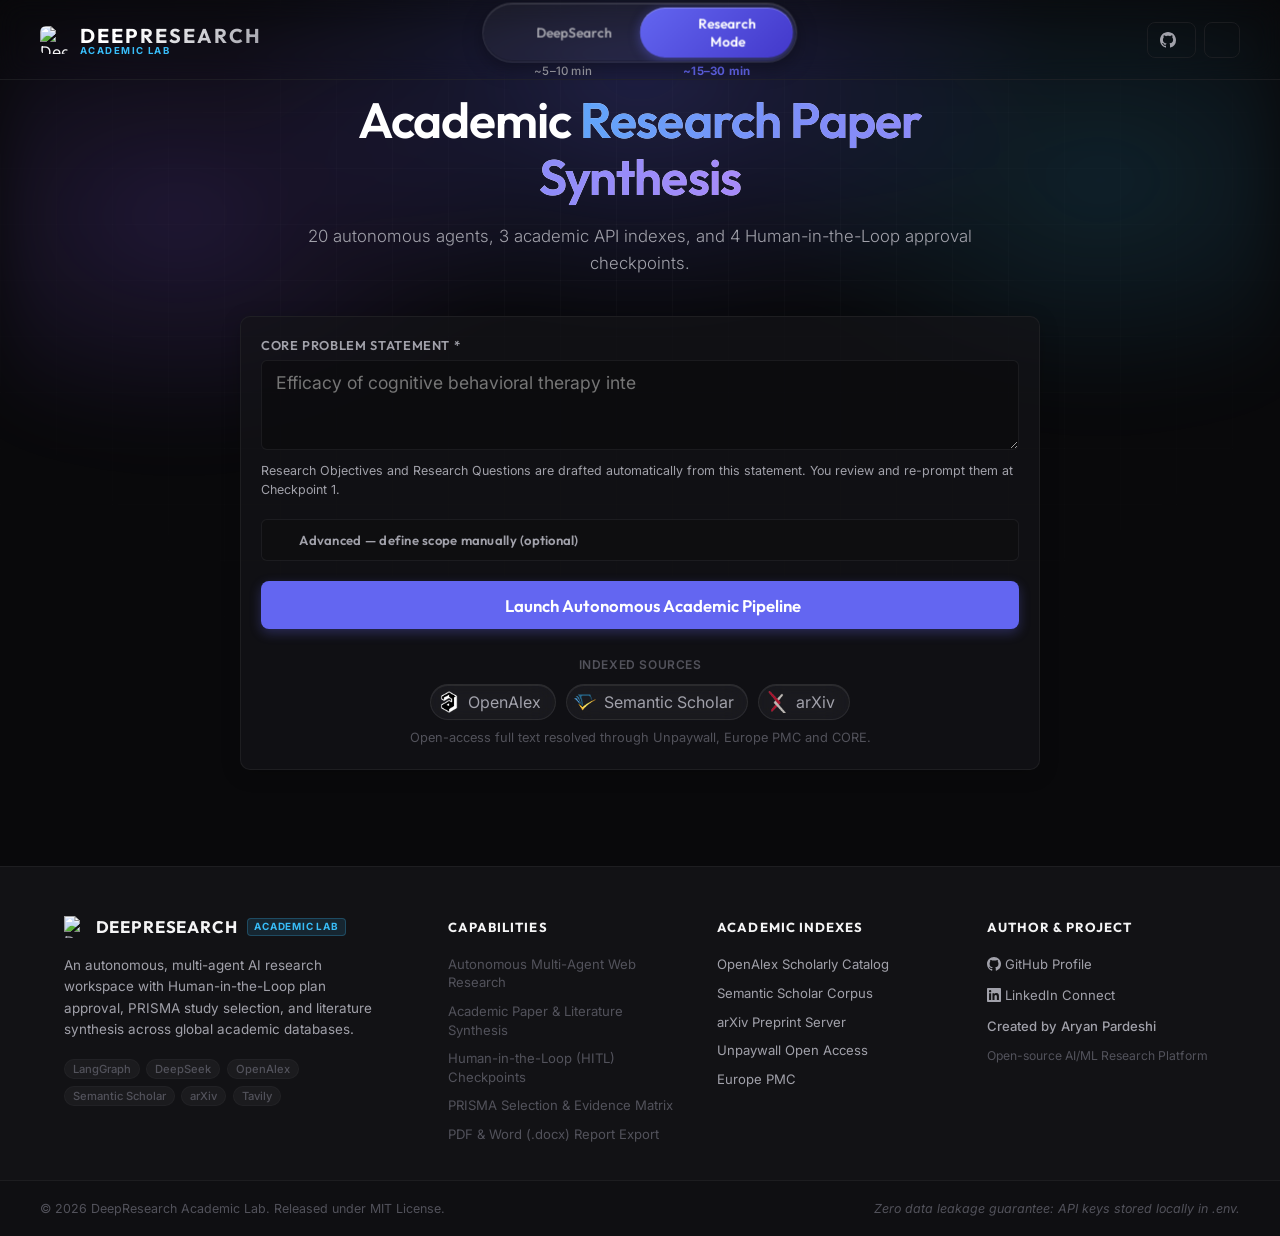
==== research-bot/frontend/index.html @ b584468e "chore(frontend): update Research Mode runtime estimate to ~15-30 min" ====
<!DOCTYPE html>
<html lang="en" dir="ltr">
<head>
    <meta charset="UTF-8">
    <meta name="viewport" content="width=device-width, initial-scale=1.0, maximum-scale=5.0">
    <meta http-equiv="X-UA-Compatible" content="IE=edge">
    
    <!-- Primary SEO Meta Tags -->
    <title>DeepResearch — AI Multi-Agent Research Assistant & Academic Lab</title>
    <meta name="title" content="DeepResearch — AI Multi-Agent Research Assistant & Academic Lab">
    <meta name="description" content="Autonomous multi-agent research workspace powered by LangGraph, DeepSeek, OpenAlex, Semantic Scholar, and arXiv. Synthesizes cited academic papers with Human-in-the-Loop review and real-time streaming.">
    <meta name="keywords" content="AI research assistant, DeepResearch, multi-agent AI, academic paper synthesis, LangGraph research, literature review, PRISMA framework, OpenAlex, Semantic Scholar, arXiv, autonomous research agents, DeepSeek AI">
    <meta name="author" content="Aryan Pardeshi">
    <meta name="creator" content="Aryan Pardeshi">
    <meta name="publisher" content="DeepResearch Academic Lab">
    <meta name="application-name" content="DeepResearch">
    <meta name="robots" content="index, follow, max-image-preview:large, max-snippet:-1, max-video-preview:-1">
    <meta name="googlebot" content="index, follow, max-snippet:-1, max-image-preview:large, max-video-preview:-1">
    <meta name="bingbot" content="index, follow, max-snippet:-1, max-image-preview:large, max-video-preview:-1">
    <meta name="format-detection" content="telephone=no">
    <link rel="canonical" href="https://deepresearch.dev/">

    <!-- PWA, Theme & Mobile Optimization -->
    <meta name="theme-color" content="#09090b" media="(prefers-color-scheme: dark)">
    <meta name="theme-color" content="#ffffff" media="(prefers-color-scheme: light)">
    <meta name="color-scheme" content="dark light">
    <meta name="mobile-web-app-capable" content="yes">
    <meta name="apple-mobile-web-app-capable" content="yes">
    <meta name="apple-mobile-web-app-status-bar-style" content="black-translucent">
    <meta name="apple-mobile-web-app-title" content="DeepResearch">
    <link rel="manifest" href="site.webmanifest">

    <!-- Icons -->
    <link rel="icon" type="image/png" sizes="256x256" href="https://cdn-1.webcatalog.io/catalog/dolphin-ai/dolphin-ai-icon-filled-256.png?v=1734075877011">
    <link rel="apple-touch-icon" href="https://cdn-1.webcatalog.io/catalog/dolphin-ai/dolphin-ai-icon-filled-256.png?v=1734075877011">

    <!-- Resource Preconnects & Hints for Core Web Vitals -->
    <link rel="preconnect" href="https://fonts.googleapis.com">
    <link rel="preconnect" href="https://fonts.gstatic.com" crossorigin>
    <link rel="dns-prefetch" href="https://cdn.jsdelivr.net">
    <link rel="dns-prefetch" href="https://cdn-1.webcatalog.io">

    <!-- Open Graph / Facebook / LinkedIn / Discord -->
    <meta property="og:type" content="website">
    <meta property="og:site_name" content="DeepResearch">
    <meta property="og:title" content="DeepResearch — AI Multi-Agent Research Assistant & Academic Lab">
    <meta property="og:description" content="Autonomous multi-agent research workspace. Transforms research queries into cited academic papers and synthesized reports with Human-in-the-Loop review and real-time streaming.">
    <meta property="og:url" content="https://deepresearch.dev/">
    <meta property="og:image" content="https://cdn-1.webcatalog.io/catalog/dolphin-ai/dolphin-ai-icon-filled-256.png?v=1734075877011">
    <meta property="og:image:alt" content="DeepResearch AI Multi-Agent Platform">
    <meta property="og:image:width" content="256">
    <meta property="og:image:height" content="256">
    <meta property="og:locale" content="en_US">

    <!-- Twitter Card -->
    <meta name="twitter:card" content="summary_large_image">
    <meta name="twitter:site" content="@AryanPardeshi">
    <meta name="twitter:creator" content="@AryanPardeshi">
    <meta name="twitter:title" content="DeepResearch — AI Multi-Agent Research Assistant">
    <meta name="twitter:description" content="Autonomous multi-agent research workspace powered by LangGraph, OpenAlex, Semantic Scholar, and arXiv with Human-in-the-Loop approval.">
    <meta name="twitter:image" content="https://cdn-1.webcatalog.io/catalog/dolphin-ai/dolphin-ai-icon-filled-256.png?v=1734075877011">
    <meta name="twitter:image:alt" content="DeepResearch AI Multi-Agent Platform">

    <!-- Schema.org JSON-LD Structured Data for Google Knowledge Graph & Rich Results -->
    <script type="application/ld+json">
    {
      "@context": "https://schema.org",
      "@graph": [
        {
          "@type": "WebApplication",
          "@id": "https://deepresearch.dev/#webapp",
          "name": "DeepResearch",
          "alternateName": ["DeepResearch AI", "DeepResearch Academic Lab"],
          "description": "An AI-powered multi-agent research assistant that turns research queries into structured, cited reports and academic papers with human-in-the-loop plan approval and real-time streaming.",
          "applicationCategory": "EducationalApplication, BusinessApplication, ResearchApplication",
          "operatingSystem": "All",
          "browserRequirements": "Requires JavaScript. Requires HTML5.",
          "url": "https://deepresearch.dev/",
          "author": {
            "@type": "Person",
            "name": "Aryan Pardeshi",
            "url": "https://github.com/Aryan-Pardeshi",
            "sameAs": [
              "https://linkedin.com/in/aryan-pardeshi-dev",
              "https://github.com/Aryan-Pardeshi"
            ]
          },
          "offers": {
            "@type": "Offer",
            "price": "0",
            "priceCurrency": "USD"
          },
          "featureList": [
            "Autonomous Multi-Agent Graph with LangGraph",
            "Human-in-the-Loop (HITL) Checkpoints & Review",
            "Academic Literature Synthesis from OpenAlex, Semantic Scholar, and arXiv",
            "Real-time Server-Sent Events (SSE) Progress Streaming",
            "Automated PRISMA Flowchart & Evidence Matrix Generation",
            "Export to Markdown (.md), PDF (.pdf), and Word (.docx)"
          ],
          "screenshot": "https://cdn-1.webcatalog.io/catalog/dolphin-ai/dolphin-ai-icon-filled-256.png?v=1734075877011"
        },
        {
          "@type": "WebSite",
          "@id": "https://deepresearch.dev/#website",
          "url": "https://deepresearch.dev/",
          "name": "DeepResearch",
          "description": "Multi-agent autonomous research workspace powered by LangGraph, DeepSeek, and academic APIs.",
          "publisher": {
            "@type": "Person",
            "name": "Aryan Pardeshi",
            "url": "https://github.com/Aryan-Pardeshi"
          }
        }
      ]
    }
    </script>

    <link rel="stylesheet" href="style.css?v=2.6.4">
    <!-- Marked.js for markdown parsing -->
    <script src="https://cdn.jsdelivr.net/npm/marked/marked.min.js"></script>
    <!-- DOMPurify for XSS sanitization -->
    <script src="https://cdn.jsdelivr.net/npm/dompurify@3.1.6/dist/purify.min.js" integrity="sha384-+VfUPEb0PdtChMwmBcBmykRMDd+v6D/oFmB3rZM/puCMDYcIvF968OimRh4KQY9a" crossorigin="anonymous"></script>
    <!-- Lucide icons -->
    <script src="https://cdn.jsdelivr.net/npm/lucide/dist/umd/lucide.min.js"></script>
</head>
<body>
    <!-- Skip Link for Accessibility & Keyboard Navigation -->
    <a href="#main-content" class="skip-link">Skip to main content</a>


    <!-- Backend Offline Banner. The styles for this existed but the element did
         not, so a backend that was down or still cold-starting gave no signal. -->
    <div class="backend-offline-banner" id="backend-offline-banner" style="display:none;">
        <i data-lucide="wifi-off" style="width: 18px; height: 18px; flex-shrink: 0;"></i>
        <span><strong>Backend unreachable.</strong> Waiting for the research service to respond — a sleeping host can take up to a minute to wake.<span id="backend-offline-reason" class="backend-offline-reason"></span></span>
    </div>

    <!-- Header -->
    <header role="banner" class="app-header">
        <div class="logo-container">
            <img class="logo-img" src="https://cdn-1.webcatalog.io/catalog/dolphin-ai/dolphin-ai-icon-filled-256.png?v=1734075877011" alt="DeepResearch AI Assistant Logo" width="32" height="32">
            <div class="brand-text-group">
                <span class="logo-text">DEEPRESEARCH</span>
                <span class="logo-tag">ACADEMIC LAB</span>
            </div>
        </div>

        <!-- Mode Switcher + Estimated Time Hint -->
        <div class="mode-switcher-wrapper">
            <nav class="mode-toggle-container" id="mode-toggle-container" aria-label="Research Workspace Modes">
                <button class="mode-tab" id="tab-deepsearch" data-mode="deepsearch" aria-label="Switch to DeepSearch Web Research mode">
                    <i data-lucide="globe" style="width: 15px; height: 15px;"></i>
                    <span>DeepSearch</span>
                </button>
                <button class="mode-tab active" id="tab-researchmode" data-mode="researchmode" aria-label="Switch to Academic Research Paper mode">
                    <i data-lucide="book-open-check" style="width: 15px; height: 15px;"></i>
                    <span>Research Mode</span>
                </button>
            </nav>
            <!-- Both runtimes are shown at once, each under its own tab, so the
                 two modes can be compared without switching between them. -->
            <div class="mode-time-row" id="mode-time-row">
                <span class="mode-time-estimate" id="mode-time-deepsearch">~5–10 min</span>
                <span class="mode-time-estimate is-active" id="mode-time-researchmode">~15–30 min</span>
            </div>
        </div>

        <div class="header-actions">
            <a href="https://github.com/Aryan-Pardeshi/DeepResearch_AI" target="_blank" rel="noopener noreferrer" class="btn-secondary btn-github" id="github-star-btn" title="View DeepResearch on GitHub" aria-label="View DeepResearch on GitHub repository">
                <!-- Drawn inline rather than via data-lucide: lucide carries no brand
                     marks, so a "github" icon name silently renders nothing. -->
                <svg class="brand-mark" viewBox="0 0 16 16" width="16" height="16" fill="currentColor" aria-hidden="true" focusable="false"><path d="M8 0C3.58 0 0 3.58 0 8c0 3.54 2.29 6.53 5.47 7.59.4.07.55-.17.55-.38 0-.19-.01-.82-.01-1.49-2.01.37-2.53-.49-2.69-.94-.09-.23-.48-.94-.82-1.13-.28-.15-.68-.52-.01-.53.63-.01 1.08.58 1.23.82.72 1.21 1.87.87 2.33.66.07-.52.28-.87.51-1.07-1.78-.2-3.64-.89-3.64-3.95 0-.87.31-1.59.82-2.15-.08-.2-.36-1.02.08-2.12 0 0 .67-.21 2.2.82.64-.18 1.32-.27 2-.27s1.36.09 2 .27c1.53-1.04 2.2-.82 2.2-.82.44 1.1.16 1.92.08 2.12.51.56.82 1.27.82 2.15 0 3.07-1.87 3.75-3.65 3.95.29.25.54.73.54 1.48 0 1.07-.01 1.93-.01 2.2 0 .21.15.46.55.38A8.012 8.012 0 0 0 16 8c0-4.42-3.58-8-8-8Z"/></svg>
                <span class="github-star-wrapper" id="github-star-wrapper">
                    <i data-lucide="star" class="github-star-icon" id="github-star-icon" style="width: 12px; height: 12px; display: none;"></i>
                    <span class="github-star-count" id="github-star-count" style="display: none;"></span>
                </span>
            </a>
            <button class="btn-icon theme-toggle" id="theme-toggle-btn" title="Toggle theme" aria-label="Toggle dark and light color theme">
                <i data-lucide="moon" style="width: 18px; height: 18px;"></i>
            </button>
            <button class="btn-secondary btn-new-research" id="new-research-btn" style="display:none;" aria-label="Start new research run">
                <i data-lucide="plus" style="width: 16px; height: 16px;"></i>
                <span>New Run</span>
            </button>
        </div>
    </header>

    <!-- Env Setup Gate / Mandatory Configuration Modal -->
    <div class="modal-overlay setup-gate-modal" id="setup-gate-modal" style="display:none;">
        <div class="modal modal-lg">
            <div class="modal-header">
                <div class="modal-title-group">
                    <h2 class="modal-title">System Environment Setup</h2>
                    <span class="modal-subtitle">Configure OpenAI-Compatible Provider & Academic Search Keys</span>
                </div>
            </div>

            <!-- Prominent Privacy Notice -->
            <div class="local-privacy-banner">
                <i data-lucide="shield-check" style="width: 24px; height: 24px; flex-shrink: 0;"></i>
                <div class="privacy-notice-text">
                    <strong>PRIVACY GUARANTEE:</strong> All keys and configuration values are saved <u>locally on your machine only</u> in your local <code>.env</code> file. Nothing is uploaded, collected, or transmitted to external servers.
                </div>
            </div>

            <div class="modal-body">
                <form id="setup-gate-form">
                    <div class="form-section-title">LLM Configuration (OpenAI Compatible)</div>
                    <div class="form-grid">
                        <div class="form-group full-width">
                            <label class="form-label" for="gate-llm-base-url">LLM Base URL</label>
                            <input type="text" class="form-input" id="gate-llm-base-url" placeholder="https://api.deepseek.com or http://localhost:11434/v1">
                        </div>
                        <div class="form-group full-width">
                            <label class="form-label" for="gate-llm-api-key">LLM API Key</label>
                            <input type="password" class="form-input" id="gate-llm-api-key" placeholder="sk-...">
                        </div>
                        <div class="form-group">
                            <label class="form-label" for="gate-llm-model-planner">Planner Model</label>
                            <input type="text" class="form-input" id="gate-llm-model-planner" placeholder="deepseek-chat">
                        </div>
                        <div class="form-group">
                            <label class="form-label" for="gate-llm-model-researcher">Researcher Model</label>
                            <input type="text" class="form-input" id="gate-llm-model-researcher" placeholder="deepseek-chat">
                        </div>
                        <div class="form-group">
                            <label class="form-label" for="gate-llm-model-aggregator">Aggregator Model</label>
                            <input type="text" class="form-input" id="gate-llm-model-aggregator" placeholder="deepseek-chat">
                        </div>
                        <div class="form-group">
                            <label class="form-label" for="gate-tavily-key">Tavily Web Search Key</label>
                            <input type="password" class="form-input" id="gate-tavily-key" placeholder="tvly-...">
                        </div>
                    </div>

                    <div class="form-section-title" style="margin-top: 1.5rem;">Academic Search (Optional / Free)</div>
                    <div class="form-grid">
                        <div class="form-group full-width">
                            <label class="form-label" for="gate-openalex-email">OpenAlex Email (Polite Pool - Faster Response)</label>
                            <input type="email" class="form-input" id="gate-openalex-email" placeholder="researcher@university.edu">
                        </div>
                    </div>
                </form>
            </div>
            <div class="modal-footer">
                <span class="save-status" id="gate-save-status"></span>
                <button class="btn-primary" id="gate-submit-btn">
                    <i data-lucide="lock" style="width: 16px; height: 16px;"></i>
                    <span>Save & Initialize Workspace</span>
                </button>
            </div>
        </div>
    </div>


    <!-- Main Container -->
    <main id="main-content" role="main">
        
        <!-- DEEPSEARCH MODE PANELS -->
        
        <!-- View 1: Landing Panel -->
        <section id="landing-panel" class="panel" aria-label="DeepSearch Web Research">
            <h1 class="hero-title">Ask anything. We will <span class="hero-accent">plan, research, and synthesize.</span></h1>
            <p class="hero-subtitle">Multi-agent web research workspace driven by autonomous agent loops.</p>

            <div class="search-box-container">
                <textarea class="search-input" id="query-input" placeholder="What would you like to research today?" aria-label="Research query input prompt"></textarea>
                <div class="search-controls">
                    <div class="filter-group">
                        <span class="filter-label">Tavily Filters:</span>
                        <div class="chips-container" id="filter-chips" role="group" aria-label="Topic search filters">
                            <button type="button" class="chip active" data-topic="all">All</button>
                            <button type="button" class="chip" data-topic="news">News</button>
                            <button type="button" class="chip" data-topic="academic">Academic</button>
                            <button type="button" class="chip" data-topic="finance">Finance</button>
                            <button type="button" class="chip" data-topic="patent">Patent</button>
                        </div>
                    </div>
                    <button class="btn-primary" id="plan-research-btn" aria-label="Plan and execute multi-agent research">
                        <span>Plan Research</span>
                        <i data-lucide="arrow-right" style="width: 16px; height: 16px;"></i>
                    </button>
                </div>
            </div>

        </section>

        <!-- View 2: Approval Panel -->
        <section id="approval-panel" class="panel" aria-label="Plan Approval and Review Console">
            <div class="approval-header">
                <h2 class="section-title">Research Design Console</h2>
                <button class="btn-secondary btn-new-research" id="approval-new-research-btn" aria-label="Start new session">
                    <i data-lucide="plus" style="width: 16px; height: 16px;"></i>
                    <span>New Session</span>
                </button>
            </div>
            
            <div class="original-query-banner">
                <span>Research Query: </span><strong id="approval-query-display">"..."</strong>
            </div>

            <div class="approval-grid">
                <div class="card">
                    <div class="card-header">
                        <i class="card-icon" data-lucide="book-open" style="width: 20px; height: 20px;"></i>
                        <h2 class="card-title">Problem Statement</h2>
                    </div>
                    <p class="problem-statement-text" id="approval-ps-text">Generating problem statement…</p>
                </div>

                <div class="card">
                    <div class="card-header">
                        <i class="card-icon" data-lucide="list-todo" style="width: 20px; height: 20px;"></i>
                        <h2 class="card-title">Proposed Research Plan</h2>
                    </div>
                    <div class="subtasks-list" id="approval-subtasks-container"></div>
                </div>

                <div class="card">
                    <div class="card-header">
                        <i class="card-icon" data-lucide="edit-3" style="width: 20px; height: 20px;"></i>
                        <h2 class="card-title">Revisions Console</h2>
                    </div>
                    <p style="font-size: 0.85rem; color: var(--text-secondary); margin-bottom: 1rem;">
                        Need changes? Type instructions below or click Approve to execute.
                    </p>
                    <textarea class="feedback-textarea" id="feedback-input" placeholder="Type instructions to modify the plan..."></textarea>
                    
                    <div class="feedback-controls">
                        <button class="btn-secondary" id="submit-feedback-btn" style="display: none;">
                            <i data-lucide="refresh-cw" style="width: 16px; height: 16px;"></i>
                            <span>Request Revision</span>
                        </button>
                        <button class="btn-primary" id="approve-plan-btn">
                            <i data-lucide="play" style="width: 16px; height: 16px;"></i>
                            <span>Approve & Run Research</span>
                        </button>
                    </div>
                </div>
            </div>
        </section>

        <!-- View 3: Execution Workspace Panel -->
        <section id="workspace-panel" class="panel">
            <aside class="workers-sidebar">
                <h2 class="sidebar-title">
                    <i data-lucide="cpu" style="width: 20px; height: 20px; color: var(--accent-purple);"></i>
                    <span>Parallel Researchers</span>
                </h2>
                <div class="sidebar-timer-container" id="sidebar-timer-container">
                    <i data-lucide="clock" style="width: 16px; height: 16px; color: var(--accent-purple);"></i>
                    <span class="timer-label">Research Time:</span>
                    <span id="research-timer" class="timer-value">00:00</span>
                </div>
                <div class="workers-list" id="workers-list-container"></div>
            </aside>

            <article class="report-workspace">
                <div class="report-workspace-header">
                    <h2 class="section-title" style="margin: 0;">Research Report</h2>
                    <div class="report-actions" style="display: flex; gap: 0.5rem;">
                        <button class="btn-secondary" id="copy-md-btn" style="display:none; gap: 0.35rem; align-items: center;">
                            <i data-lucide="copy" style="width: 16px; height: 16px;"></i>
                            <span>Copy Report</span>
                        </button>
                        <button class="btn-secondary btn-download" id="download-md-btn" style="display:none; gap: 0.35rem; align-items: center;">
                            <i data-lucide="download" style="width: 16px; height: 16px;"></i>
                            <span>Download .md</span>
                        </button>
                        <button class="btn-primary" id="workspace-new-research-btn" style="display:none; gap: 0.35rem; align-items: center;">
                            <i data-lucide="plus" style="width: 16px; height: 16px;"></i>
                            <span>New Session</span>
                        </button>
                    </div>
                </div>

                <div class="aggregator-progress-bar" id="workspace-progress-bar">
                    <div class="aggregator-progress-fill"></div>
                </div>

                <div class="report-container">
                    <div class="report-content" id="report-output"></div>
                    <div class="streaming-loader" id="report-streaming-indicator" style="display: none;">
                        <div class="streaming-dots"><span></span><span></span><span></span></div>
                        <span>Synthesizing final research report...</span>
                    </div>
                    <div class="sources-section" id="workspace-sources-section" style="display: none;">
                        <div class="sources-header">
                            <h2 class="sources-title">
                                <i data-lucide="link" style="width: 18px; height: 18px; color: var(--accent-purple);"></i>
                                <span>Retrieved Sources</span>
                            </h2>
                        </div>
                        <div class="sources-grid" id="workspace-sources-container"></div>
                    </div>
                </div>
            </article>
        </section>


        <!-- RESEARCH MODE PANELS -->

        <!-- Research Mode View 1: Input Panel -->
        <section id="rm-input-panel" class="panel active">
            <div class="rm-hero-header">
                <h1 class="hero-title">Academic <span class="hero-accent">Research Paper Synthesis</span></h1>
                <p class="hero-subtitle">20 autonomous agents, 3 academic API indexes, and 4 Human-in-the-Loop approval checkpoints.</p>
            </div>

            <div class="rm-input-card card">
                <div class="form-group">
                    <label class="form-label" for="rm-ps-input">Core Problem Statement *</label>
                    <textarea class="form-input rm-textarea" id="rm-ps-input" placeholder="State the core research gap, problem, or empirical challenge to investigate..."></textarea>
                    <p class="rm-hint">Research Objectives and Research Questions are drafted automatically from this statement. You review and re-prompt them at Checkpoint 1.</p>
                </div>

                <details class="rm-advanced" id="rm-advanced-panel">
                    <summary class="rm-advanced-summary">
                        <i data-lucide="sliders-horizontal" style="width: 15px; height: 15px;"></i>
                        <span>Advanced — define scope manually (optional)</span>
                    </summary>
                    <div class="rm-advanced-body">
                        <p class="rm-hint">Anything you fill in here is kept verbatim; anything left blank is auto-defined by the agents.</p>
                        <div class="form-group">
                            <label class="form-label" for="rm-objs-input">Research Objectives (One per line)</label>
                            <textarea class="form-input rm-textarea-sm" id="rm-objs-input" placeholder="e.g. Examine theoretical mechanisms&#10;Evaluate empirical replication studies"></textarea>
                        </div>
                        <div class="form-group">
                            <label class="form-label" for="rm-rqs-input">Research Questions (One per line)</label>
                            <textarea class="form-input rm-textarea-sm" id="rm-rqs-input" placeholder="e.g. What factors predict outcome Y?&#10;How does condition X impact system performance?"></textarea>
                        </div>
                    </div>
                </details>

                <button class="btn-primary btn-lg" id="rm-start-btn" style="width: 100%; justify-content: center;">
                    <i data-lucide="atom" style="width: 18px; height: 18px;"></i>
                    <span>Launch Autonomous Academic Pipeline</span>
                </button>

                <!-- The three indexes actually queried by academic_search.py. -->
                <div class="index-strip">
                    <span class="index-strip-label">Indexed sources</span>
                    <div class="index-list">
                        <a class="index-chip" href="https://openalex.org" target="_blank" rel="noopener noreferrer" title="OpenAlex — open catalogue of scholarly works">
                            <img class="index-mark index-mark-openalex" src="assets/openalex.png" alt="OpenAlex scholarly catalog logo" width="22" height="22" loading="lazy">
                            <span class="index-name">OpenAlex</span>
                        </a>
                        <a class="index-chip" href="https://www.semanticscholar.org" target="_blank" rel="noopener noreferrer" title="Semantic Scholar — AI-powered research corpus">
                            <img class="index-mark" src="assets/semantic-scholar.png" alt="Semantic Scholar research corpus logo" width="22" height="22" loading="lazy">
                            <span class="index-name">Semantic Scholar</span>
                        </a>
                        <a class="index-chip" href="https://arxiv.org" target="_blank" rel="noopener noreferrer" title="arXiv — open-access preprint archive">
                            <img class="index-mark" src="assets/arxiv.png" alt="arXiv open preprint archive logo" width="22" height="22" loading="lazy">
                            <span class="index-name">arXiv</span>
                        </a>
                    </div>
                </div>

                <p class="index-footnote">
                    Open-access full text resolved through Unpaywall, Europe PMC and CORE.
                </p>
            </div>
        </section>

        <!-- Research Mode View 2: Pipeline Execution & HITL Workspace -->
        <section id="rm-workspace-panel" class="panel" style="position: relative;">
            <div class="rm-ambient-aura"></div>
            
            <!-- Signature Element: Pipeline Progress Tracker (Collapsible) -->
            <details class="pipeline-tracker-container card rm-glow-card" id="rm-tracker-details">
                <summary class="tracker-header">
                    <div class="tracker-title-group">
                        <i data-lucide="git-merge" style="width: 18px; height: 18px; color: var(--academic-blue);"></i>
                        <h2 class="tracker-title">Autonomous Academic Pipeline</h2>
                        <span class="tracker-status-tag" id="rm-pipeline-status-tag">Active: HITL Checkpoint 1</span>
                        <div class="rm-mini-timer" id="rm-timer-container" title="Elapsed Research Time">
                            <i data-lucide="clock" style="width: 12px; height: 12px;"></i>
                            <span id="rm-research-timer">00:00</span>
                        </div>
                    </div>
                    <div class="tracker-header-controls">
                        <span class="tracker-toggle-lbl" id="tracker-toggle-lbl">Expand</span>
                        <i data-lucide="chevron-down" class="tracker-chevron-icon" style="width: 15px; height: 15px;"></i>
                    </div>
                </summary>

                <div class="tracker-collapsible-content">
                    <div class="rm-corpus-stats" id="rm-corpus-stats-bar">
                        <div class="stat-card"><span class="stat-num" id="stat-retrieved">0</span> <span class="stat-lbl">Retrieved</span></div>
                        <div class="stat-card"><span class="stat-num" id="stat-dedup">0</span> <span class="stat-lbl">Deduplicated</span></div>
                        <div class="stat-card"><span class="stat-num" id="stat-screened">0</span> <span class="stat-lbl">Screened</span></div>
                        <div class="stat-card"><span class="stat-num" id="stat-included">0</span> <span class="stat-lbl">Included</span></div>
                        <div class="stat-card"><span class="stat-num" id="stat-fulltext">0</span> <span class="stat-lbl">Full-Text</span></div>
                    </div>

                    <div class="pipeline-steps-grid" id="rm-pipeline-steps-grid">
                        <!-- 18 stages + 4 checkpoints rendered dynamically -->
                    </div>

                    <!-- Live Execution Console Drawer -->
                    <details class="rm-log-console" id="rm-log-drawer" style="margin-top: 0.5rem; background: #0f172a; border: 1px solid #334155; border-radius: 8px; color: #f8fafc; font-family: monospace; font-size: 0.8rem;">
                        <summary class="rm-log-summary" style="padding: 0.4rem 0.8rem; cursor: pointer; user-select: none; font-weight: 600; display: flex; align-items: center; justify-content: space-between;">
                            <span><i data-lucide="terminal" style="width: 13px; height: 13px; vertical-align: middle; margin-right: 6px;"></i> Live Pipeline Event Stream Log</span>
                            <span class="badge" id="rm-log-count" style="background: #334155; padding: 2px 8px; border-radius: 12px; font-size: 0.72rem;">0 events</span>
                        </summary>
                        <div class="rm-log-body" id="rm-log-body" style="max-height: 180px; overflow-y: auto; padding: 0.75rem 1rem; border-top: 1px solid #334155; line-height: 1.4;">
                            <div class="rm-log-line info" style="color: #38bdf8;">[System] Pipeline console ready. Logs will stream dynamically.</div>
                        </div>
                    </details>
                </div>
            </details>

            <!-- Main Content Area: HITL Review vs Live Paper Stream -->
            <div class="rm-workspace-body">
                
                <!-- PRISMA & Evidence Section (Materializes during run) -->
                <div class="rm-evidence-card card" id="rm-evidence-card" style="display: none; margin-bottom: 1.5rem;">
                    <div class="card-header border-bottom">
                        <div class="title-group" style="display: flex; align-items: center; gap: 8px;">
                            <i data-lucide="bar-chart-3" style="width: 20px; height: 20px; color: var(--academic-blue);"></i>
                            <h3 class="card-title" style="margin: 0; font-size: 1.05rem;">Study Selection (PRISMA) & Hypothesis Evidence Matrix</h3>
                        </div>
                    </div>
                    <div class="card-body" style="padding: 1rem;">
                        <div id="rm-prisma-view" style="margin-bottom: 1rem; text-align: center;"></div>
                        <div id="rm-evidence-matrix-view" style="overflow-x: auto;"></div>
                    </div>
                </div>

                <!-- Sources Library: all screened papers, browsable throughout the run -->
                <details class="rm-sources-panel card" id="rm-sources-panel" style="display: none; margin-bottom: 1.5rem;">
                    <summary class="tracker-header">
                        <div class="tracker-title-group">
                            <i data-lucide="library" style="width: 18px; height: 18px; color: var(--academic-blue);"></i>
                            <h2 class="tracker-title">Sources</h2>
                            <span class="tracker-status-tag" id="rm-sources-count-tag">0 papers</span>
                        </div>
                        <div class="tracker-header-controls">
                            <span class="tracker-toggle-lbl" id="rm-sources-toggle-lbl">Expand</span>
                            <i data-lucide="chevron-down" class="tracker-chevron-icon" style="width: 15px; height: 15px;"></i>
                        </div>
                    </summary>
                    <div class="rm-sources-grid" id="rm-sources-grid"></div>
                </details>

                <!-- HITL Review Panel -->
                <div class="rm-hitl-panel card" id="rm-hitl-panel" style="display: none;">
                    <div class="card-header border-bottom">
                        <div class="hitl-title-group">
                            <i data-lucide="shield-alert" style="width: 22px; height: 22px; color: var(--amber-review);"></i>
                            <h2 class="card-title" id="rm-hitl-title">Checkpoint Review Required</h2>
                        </div>
                        <span class="hitl-badge" id="rm-hitl-checkpoint-badge">Checkpoint 1 of 4</span>
                    </div>

                    <div class="hitl-content-body" id="rm-hitl-body">
                        <!-- Dynamic Checkpoint Inputs -->
                    </div>

                    <div class="hitl-actions">
                        <div class="form-group" style="width: 100%;">
                            <label class="form-label" for="rm-hitl-feedback-input">Revision Request (Optional)</label>
                            <textarea class="form-input rm-textarea-sm" id="rm-hitl-feedback-input" placeholder="Specify any edits or revisions for this phase..."></textarea>
                        </div>
                        <div class="hitl-btn-row">
                            <button class="btn-secondary" id="rm-hitl-revise-btn">
                                <i data-lucide="refresh-cw" style="width: 16px; height: 16px;"></i>
                                <span>Request Revisions</span>
                            </button>
                            <button class="btn-primary btn-emerald" id="rm-hitl-approve-btn">
                                <i data-lucide="check-circle-2" style="width: 16px; height: 16px;"></i>
                                <span>Approve & Continue Pipeline</span>
                            </button>
                        </div>
                    </div>
                </div>

                <!-- Final Paper View Card -->
                <div class="rm-paper-card card" id="rm-paper-card">
                    <div class="paper-header">
                        <div class="paper-title-group">
                            <i data-lucide="file-text" style="width: 22px; height: 22px; color: var(--academic-blue);"></i>
                            <h2 class="paper-heading" id="rm-paper-title">Academic Paper Workspace</h2>
                        </div>
                        <div class="paper-actions">
                            <button class="btn-secondary" id="rm-copy-paper-btn" style="display: none;">
                                <i data-lucide="copy" style="width: 16px; height: 16px;"></i>
                                <span>Copy Text</span>
                            </button>
                            <div class="export-dropdown" id="rm-export-dropdown" style="display: none;">
                                <button class="btn-primary btn-pdf" id="rm-export-main-btn" onclick="toggleExportMenu(event)">
                                    <i data-lucide="file-down" style="width: 16px; height: 16px;"></i>
                                    <span>Export Report</span>
                                    <span class="caret" style="margin-left: 4px;">▼</span>
                                </button>
                                <div class="dropdown-menu" id="rm-export-menu">
                                    <button class="dropdown-item" onclick="exportReport('pdf')">📄 Export as PDF (.pdf)</button>
                                    <button class="dropdown-item" onclick="exportReport('docx')">📝 Export as Word (.docx)</button>
                                </div>
                            </div>

                        </div>
                    </div>

                    <div class="paper-render-container" id="rm-paper-output">
                        <div class="paper-placeholder-state" id="rm-paper-placeholder">
                            <div class="paper-idle-icon" style="margin-bottom: 0.5rem;">
                                <i data-lucide="file-clock" style="width: 36px; height: 36px; color: var(--academic-blue); opacity: 0.7;"></i>
                            </div>
                            <p style="color: var(--text-secondary); font-weight: 600; font-size: 0.95rem;">
                                Awaiting Checkpoint Approval
                            </p>
                            <p style="margin-top: 0.35rem; color: var(--text-muted); font-size: 0.82rem; max-width: 440px; line-height: 1.5; text-align: center;">
                                Review the problem statement and objectives above, then click <strong style="color: var(--text-secondary);">Approve &amp; Continue Pipeline</strong> to start paper synthesis.
                            </p>
                        </div>
                    </div>
                </div>

            </div>
        </section>

    </main>

    <!-- Semantic & SEO Footer -->
    <footer class="app-footer" role="contentinfo">
        <div class="footer-container">
            <div class="footer-col footer-brand-col">
                <div class="footer-logo">
                    <img src="https://cdn-1.webcatalog.io/catalog/dolphin-ai/dolphin-ai-icon-filled-256.png?v=1734075877011" alt="DeepResearch Logo" width="22" height="22" loading="lazy">
                    <span class="footer-brand-title">DEEPRESEARCH</span>
                    <span class="footer-brand-tag">ACADEMIC LAB</span>
                </div>
                <p class="footer-desc">
                    An autonomous, multi-agent AI research workspace with Human-in-the-Loop plan approval, PRISMA study selection, and literature synthesis across global academic databases.
                </p>
                <div class="footer-tech-stack" aria-label="Built with technologies">
                    <span class="tech-tag">LangGraph</span>
                    <span class="tech-tag">DeepSeek</span>
                    <span class="tech-tag">OpenAlex</span>
                    <span class="tech-tag">Semantic Scholar</span>
                    <span class="tech-tag">arXiv</span>
                    <span class="tech-tag">Tavily</span>
                </div>
            </div>

            <div class="footer-col">
                <h3 class="footer-heading">Capabilities</h3>
                <ul class="footer-links">
                    <li><span>Autonomous Multi-Agent Web Research</span></li>
                    <li><span>Academic Paper &amp; Literature Synthesis</span></li>
                    <li><span>Human-in-the-Loop (HITL) Checkpoints</span></li>
                    <li><span>PRISMA Selection &amp; Evidence Matrix</span></li>
                    <li><span>PDF &amp; Word (.docx) Report Export</span></li>
                </ul>
            </div>

            <div class="footer-col">
                <h3 class="footer-heading">Academic Indexes</h3>
                <ul class="footer-links">
                    <li><a href="https://openalex.org" target="_blank" rel="noopener noreferrer">OpenAlex Scholarly Catalog</a></li>
                    <li><a href="https://www.semanticscholar.org" target="_blank" rel="noopener noreferrer">Semantic Scholar Corpus</a></li>
                    <li><a href="https://arxiv.org" target="_blank" rel="noopener noreferrer">arXiv Preprint Server</a></li>
                    <li><a href="https://unpaywall.org" target="_blank" rel="noopener noreferrer">Unpaywall Open Access</a></li>
                    <li><a href="https://europepmc.org" target="_blank" rel="noopener noreferrer">Europe PMC</a></li>
                </ul>
            </div>

            <div class="footer-col">
                <h3 class="footer-heading">Author &amp; Project</h3>
                <ul class="footer-links">
                    <li><a href="https://github.com/Aryan-Pardeshi" target="_blank" rel="noopener noreferrer"><svg class="brand-mark footer-brand-mark" viewBox="0 0 16 16" width="14" height="14" fill="currentColor" aria-hidden="true" focusable="false"><path d="M8 0C3.58 0 0 3.58 0 8c0 3.54 2.29 6.53 5.47 7.59.4.07.55-.17.55-.38 0-.19-.01-.82-.01-1.49-2.01.37-2.53-.49-2.69-.94-.09-.23-.48-.94-.82-1.13-.28-.15-.68-.52-.01-.53.63-.01 1.08.58 1.23.82.72 1.21 1.87.87 2.33.66.07-.52.28-.87.51-1.07-1.78-.2-3.64-.89-3.64-3.95 0-.87.31-1.59.82-2.15-.08-.2-.36-1.02.08-2.12 0 0 .67-.21 2.2.82.64-.18 1.32-.27 2-.27s1.36.09 2 .27c1.53-1.04 2.2-.82 2.2-.82.44 1.1.16 1.92.08 2.12.51.56.82 1.27.82 2.15 0 3.07-1.87 3.75-3.65 3.95.29.25.54.73.54 1.48 0 1.07-.01 1.93-.01 2.2 0 .21.15.46.55.38A8.012 8.012 0 0 0 16 8c0-4.42-3.58-8-8-8Z"/></svg> GitHub Profile</a></li>
                    <li><a href="https://linkedin.com/in/aryan-pardeshi-dev" target="_blank" rel="noopener noreferrer"><svg class="brand-mark footer-brand-mark" viewBox="0 0 24 24" width="14" height="14" fill="currentColor" aria-hidden="true" focusable="false"><path d="M20.447 20.452h-3.554v-5.569c0-1.328-.027-3.037-1.852-3.037-1.853 0-2.136 1.445-2.136 2.939v5.667H9.351V9h3.414v1.561h.046c.477-.9 1.637-1.85 3.37-1.85 3.601 0 4.267 2.37 4.267 5.455v6.286zM5.337 7.433a2.062 2.062 0 0 1-2.063-2.065 2.064 2.064 0 1 1 2.063 2.065zm1.782 13.019H3.555V9h3.564v11.452zM22.225 0H1.771C.792 0 0 .774 0 1.729v20.542C0 23.227.792 24 1.771 24h20.451C23.2 24 24 23.227 24 22.271V1.729C24 .774 23.2 0 22.225 0z"/></svg> LinkedIn Connect</a></li>
                    <li><span class="footer-author-note">Created by Aryan Pardeshi</span></li>
                    <li><span class="footer-open-note">Open-source AI/ML Research Platform</span></li>
                </ul>
            </div>
        </div>

        <div class="footer-bottom">
            <div class="footer-bottom-inner">
                <p>&copy; 2026 DeepResearch Academic Lab. Released under MIT License.</p>
                <p class="footer-security-note">Zero data leakage guarantee: API keys stored locally in .env.</p>
            </div>
        </div>
    </footer>

    <!-- Paper Deep-Dive Inspector Modal -->
    <div class="paper-modal-overlay" id="paper-detail-modal" style="display: none; position: fixed; inset: 0; background: rgba(0, 0, 0, 0.6); backdrop-filter: blur(4px); z-index: 1000; align-items: center; justify-content: center; padding: 1.5rem;">
        <div class="paper-modal-card" style="background: var(--bg-card); border-radius: 12px; max-width: 800px; width: 100%; max-height: 85vh; display: flex; flex-direction: column; box-shadow: 0 20px 25px -5px rgba(0,0,0,0.3); border: 1px solid var(--border-color); overflow: hidden;">
            <div class="paper-modal-header" style="padding: 1rem 1.25rem; border-bottom: 1px solid var(--border-color); display: flex; align-items: center; justify-content: space-between; background: var(--bg-surface);">
                <h3 id="modal-paper-title" style="margin: 0; font-size: 1.1rem; font-weight: 700; color: var(--text-primary); max-width: 90%; white-space: nowrap; overflow: hidden; text-overflow: ellipsis;">Paper Deep-Dive Details</h3>
                <button id="modal-close-btn" style="background: transparent; border: none; font-size: 1.5rem; cursor: pointer; color: var(--text-muted); padding: 0 0.5rem;">&times;</button>
            </div>
            <div class="paper-modal-body" id="modal-paper-body" style="padding: 1.25rem; overflow-y: auto; line-height: 1.5; font-size: 0.9rem;">
                <!-- Filled dynamically by JavaScript -->
            </div>
        </div>
    </div>

    <!-- Floating Toasts for Errors -->
    <div class="toast-container" id="toast-container"></div>

    <!-- Application Script -->
    <script src="app.js?v=2.6.4"></script>
</body>
</html>
---- research-bot/frontend/style.css ----
@import url('https://fonts.googleapis.com/css2?family=Outfit:wght@300;400;500;600;700&family=Inter:wght@300;400;500;600&display=swap');

:root {
    --bg-dark: #09090b;
    --bg-panel: #121215;
    --card-bg: rgba(20, 20, 25, 0.7);
    --card-border: rgba(39, 39, 42, 0.6);
    --border-hover: rgba(99, 102, 241, 0.4);
    
    --accent-purple: #6366f1;
    --accent-purple-hover: #4f46e5;
    --accent-purple-glow: rgba(99, 102, 241, 0.25);
    
    --accent-teal: #10b981;
    --accent-teal-glow: rgba(16, 185, 129, 0.2);
    
    --accent-yellow: #f59e0b;
    --accent-red: #ef4444;
    
    --text-primary: #f4f4f5;
    --text-secondary: #a1a1aa;
    --text-muted: #52525b;
    
    --radius-lg: 16px;
    --radius-md: 10px;
    --radius-sm: 6px;
    
    --font-outfit: 'Outfit', 'Inter', sans-serif;
    --font-inter: 'Inter', sans-serif;
    
    --transition-smooth: all 0.3s cubic-bezier(0.4, 0, 0.2, 1);
    --transition-fast: all 0.15s ease-out;

    /* Academic Lab Palette */
    --deep-space: #0B0F19;
    --glass-panel: rgba(16, 22, 38, 0.75);
    --academic-blue: #38BDF8;
    --violet-pulse: #818CF8;
    --emerald-verified: #34D399;
    --amber-review: #FBBF24;
}

:root.light-mode {
    --bg-dark: #f8fafc;
    --bg-panel: #ffffff;
    --card-bg: #ffffff;
    --card-border: #e2e8f0;
    --border-hover: rgba(99, 102, 241, 0.4);
    
    --accent-purple: #6366f1;
    --accent-purple-hover: #4f46e5;
    --accent-purple-glow: rgba(99, 102, 241, 0.15);
    
    --accent-teal: #10b981;
    --accent-teal-glow: rgba(16, 185, 129, 0.15);
    
    --accent-yellow: #f59e0b;
    --accent-red: #ef4444;
    
    --text-primary: #0f172a;
    --text-secondary: #475569;
    --text-muted: #64748b;

    /* Academic Lab Palette - Light Mode */
    --deep-space: #f8fafc;
    --glass-panel: rgba(255, 255, 255, 0.95);
    --academic-blue: #0284c7;
    --violet-pulse: #6366f1;
    --emerald-verified: #10b981;
    --amber-review: #d97706;
}

* {
    margin: 0;
    padding: 0;
    box-sizing: border-box;
    -webkit-font-smoothing: antialiased;
}

body {
    background-color: var(--bg-dark);
    color: var(--text-primary);
    font-family: var(--font-inter);
    min-height: 100vh;
    display: flex;
    flex-direction: column;
    overflow-x: hidden;
    /* The header is fixed, so body has to reserve its height. --header-offset is
       measured from the real header by syncHeaderOffset() in app.js; the 80px
       fallback only applies before that first measurement, or without JS. */
    padding-top: var(--header-offset, 80px);
}

/* Ambient backdrop: one fixed, blurred wash behind everything instead of the
   free-floating orbs the earlier version used. It never scrolls, never
   intercepts pointer events, and stays under every panel. */
body::before {
    content: "";
    position: fixed;
    inset: 0;
    pointer-events: none;
    z-index: 0;
    background:
        radial-gradient(46% 42% at 50% 8%,  rgba(99, 102, 241, 0.26), transparent 70%),
        radial-gradient(38% 36% at 14% 24%, rgba(139, 92, 246, 0.18), transparent 72%),
        radial-gradient(38% 36% at 86% 20%, rgba(56, 189, 248, 0.14), transparent 72%);
    filter: blur(30px);
    animation: ambientDrift 22s ease-in-out infinite alternate;
}

/* Faint grid so large empty regions still read as a surface, not a void. */
body::after {
    content: "";
    position: fixed;
    inset: 0;
    pointer-events: none;
    z-index: 0;
    background-image:
        linear-gradient(rgba(255, 255, 255, 0.022) 1px, transparent 1px),
        linear-gradient(90deg, rgba(255, 255, 255, 0.022) 1px, transparent 1px);
    background-size: 56px 56px;
    mask-image: radial-gradient(70% 55% at 50% 30%, #000 0%, transparent 100%);
    -webkit-mask-image: radial-gradient(70% 55% at 50% 30%, #000 0%, transparent 100%);
}

@keyframes ambientDrift {
    from { transform: translate3d(-2%, 0, 0) scale(1); }
    to   { transform: translate3d(2%, 3%, 0) scale(1.08); }
}

@media (prefers-reduced-motion: reduce) {
    body::before { animation: none; }
}

:root.light-mode body::before {
    background:
        radial-gradient(46% 42% at 50% 8%,  rgba(99, 102, 241, 0.12), transparent 70%),
        radial-gradient(38% 36% at 86% 20%, rgba(56, 189, 248, 0.08), transparent 72%);
}

:root.light-mode body::after { display: none; }

/* Content sits above the backdrop layers. The fixed header, toasts and modals
   already carry higher z-indexes of their own. */
main {
    position: relative;
    z-index: 1;
}

/* Custom Scrollbar */
::-webkit-scrollbar {
    width: 8px;
    height: 8px;
}
::-webkit-scrollbar-track {
    background: var(--bg-dark);
}
::-webkit-scrollbar-thumb {
    background: #27272a;
    border-radius: 4px;
}
::-webkit-scrollbar-thumb:hover {
    background: #3f3f46;
}

/* Backend Offline Banner */
.backend-offline-banner {
    display: flex;
    align-items: center;
    gap: 0.75rem;
    padding: 0.75rem 2.5rem;
    background: rgba(239, 68, 68, 0.1);
    border-bottom: 1px solid rgba(239, 68, 68, 0.3);
    color: #fca5a5;
    font-size: 0.9rem;
    animation: slide-down 0.3s ease-out forwards;
}

.backend-offline-banner strong {
    color: #fef2f2;
}

/* Why the check failed. Distinguishes a slow host from a request that never
   left the browser, which is the difference between waiting and debugging. */
.backend-offline-reason {
    opacity: 0.75;
    font-size: 0.82em;
    font-family: ui-monospace, SFMono-Regular, Menlo, Consolas, monospace;
}

/* Navigation Header */
header {
    width: 100%;
    height: 80px;
    padding: 0 2.5rem;
    display: flex;
    justify-content: space-between;
    align-items: center;
    border-bottom: 1px solid var(--card-border);
    backdrop-filter: blur(12px);
    position: fixed;
    top: 0;
    left: 0;
    z-index: 1000;
    background-color: transparent;
}

.logo-container {
    display: flex;
    align-items: center;
    gap: 0.75rem;
}

.logo-img {
    width: 28px;
    height: 28px;
    border-radius: 6px;
}

.logo-text {
    font-family: var(--font-outfit);
    font-weight: 700;
    font-size: 1.25rem;
    letter-spacing: 0.1em;
    background: linear-gradient(135deg, #ffffff 30%, #a1a1aa 100%);
    -webkit-background-clip: text;
    background-clip: text;
    -webkit-text-fill-color: transparent;
}

/* Page Layout Containers */
main {
    flex: 1;
    display: flex;
    flex-direction: column;
    align-items: center;
    justify-content: flex-start;
    width: 100%;
    max-width: 1400px;
    margin: 0 auto;
    /* Top padding is lighter than the sides: the fixed header already provides
       80px of clearance above this, so a full 2rem on top read as dead space
       between the header rule and the hero headline. */
    padding: 0.75rem 2rem 2rem;
}

.panel {
    display: none;
    width: 100%;
    animation: fade-in 0.4s ease-out forwards;
}

.panel.active {
    display: block;
}

/* Landing Panel (Search View) */
#landing-panel {
    max-width: 850px;
    text-align: center;
    margin: auto 0;
    padding-bottom: 5rem;
}

.hero-title {
    font-family: var(--font-outfit);
    font-size: 3.1rem;
    font-weight: 600;
    letter-spacing: -0.02em;
    line-height: 1.14;
    margin-bottom: 1.1rem;
    background: linear-gradient(135deg, #ffffff 40%, #c8c8d0 100%);
    -webkit-background-clip: text;
    background-clip: text;
    -webkit-text-fill-color: transparent;
}

/* The verbs carry the accent so the headline reads as two tones rather than one
   flat block of white. Own background-clip, since the h1 already claims one. */
.hero-accent {
    background: linear-gradient(100deg, #60a5fa 0%, #818cf8 45%, #a78bfa 100%);
    -webkit-background-clip: text;
    background-clip: text;
    -webkit-text-fill-color: transparent;
}

.hero-subtitle {
    font-size: 1.05rem;
    color: var(--text-secondary);
    margin-bottom: 2.5rem;
    font-weight: 300;
    line-height: 1.6;
}

.search-box-container {
    background: var(--card-bg);
    border: 1px solid var(--card-border);
    border-radius: var(--radius-lg);
    padding: 1.25rem;
    box-shadow: 0 8px 32px rgba(0, 0, 0, 0.4);
    backdrop-filter: blur(12px);
    transition: var(--transition-smooth);
    display: flex;
    flex-direction: column;
    gap: 1rem;
    text-align: left;
}

.search-box-container:focus-within {
    border-color: var(--accent-purple);
    box-shadow: 0 0 0 1px var(--accent-purple), 0 8px 32px var(--accent-purple-glow);
}

.search-box-container:hover {
    border-color: var(--border-hover);
}

.search-input {
    width: 100%;
    background: transparent;
    border: none;
    outline: none;
    color: var(--text-primary);
    font-family: var(--font-inter);
    font-size: 1.1rem;
    resize: none;
    height: 80px;
}

.search-input::placeholder {
    color: var(--text-muted);
}

.search-controls {
    display: flex;
    justify-content: space-between;
    align-items: center;
    border-top: 1px solid rgba(255, 255, 255, 0.05);
    padding-top: 1rem;
    flex-wrap: wrap;
    gap: 1rem;
}

.filter-group {
    display: flex;
    align-items: center;
    gap: 0.75rem;
    flex-wrap: wrap;
}

.filter-label {
    font-size: 0.75rem;
    font-weight: 600;
    letter-spacing: 0.05em;
    color: var(--text-muted);
    text-transform: uppercase;
}

.chips-container {
    display: flex;
    gap: 0.5rem;
    flex-wrap: wrap;
}

.chip {
    padding: 0.4rem 0.85rem;
    border-radius: 50px;
    background-color: rgba(255, 255, 255, 0.03);
    border: 1px solid var(--card-border);
    color: var(--text-secondary);
    font-family: inherit;
    font-size: 0.8rem;
    font-weight: 500;
    cursor: pointer;
    transition: var(--transition-fast);
}

.chip:hover {
    background-color: rgba(255, 255, 255, 0.08);
    border-color: var(--text-secondary);
    color: var(--text-primary);
}

.chip.active {
    background-color: var(--accent-purple-glow);
    border-color: var(--accent-purple);
    color: #ffffff;
    box-shadow: 0 0 10px rgba(99, 102, 241, 0.15);
}

.btn-primary {
    background-color: var(--accent-purple);
    color: #ffffff;
    border: none;
    outline: none;
    padding: 0.65rem 1.5rem;
    border-radius: 8px;
    font-family: var(--font-outfit);
    font-weight: 600;
    font-size: 0.95rem;
    cursor: pointer;
    transition: var(--transition-smooth);
    display: flex;
    align-items: center;
    gap: 0.5rem;
    box-shadow: 0 4px 12px rgba(99, 102, 241, 0.3);
}

.btn-primary:hover {
    background-color: var(--accent-purple-hover);
    box-shadow: 0 4px 20px rgba(99, 102, 241, 0.5);
    transform: translateY(-1px);
}

.btn-primary:active {
    transform: translateY(0);
}

/* Plan Approval Panel */
#approval-panel {
    max-width: 900px;
}

.approval-header {
    display: flex;
    justify-content: space-between;
    align-items: center;
    margin-bottom: 0.75rem;
}

#approval-panel .section-title {
    font-size: 1.5rem;
    margin-bottom: 0;
    text-align: left;
}

#approval-panel .original-query-banner {
    padding: 0.7rem 1.1rem;
    margin-bottom: 0.75rem;
    font-size: 0.95rem;
}

#approval-panel .approval-grid {
    gap: 0.6rem;
}

#approval-panel .card {
    padding: 0.75rem 1rem;
}

#approval-panel .card-header {
    margin-bottom: 0.5rem;
    padding-bottom: 0.4rem;
    gap: 0.5rem;
}

#approval-panel .card-title {
    font-size: 1.05rem;
}

#approval-panel .card-icon {
    width: 18px !important;
    height: 18px !important;
}

#approval-panel .problem-statement-text {
    font-size: 0.95rem;
    line-height: 1.5;
    color: var(--text-secondary);
}

#approval-panel .subtasks-list {
    gap: 0.35rem;
}

#approval-panel .subtask-item {
    padding: 0.4rem 0.6rem;
    gap: 0.6rem;
}

#approval-panel .subtask-number {
    width: 20px;
    height: 20px;
    font-size: 0.7rem;
}

#approval-panel .subtask-content {
    font-size: 0.9rem;
}

#approval-panel .feedback-textarea {
    padding: 0.6rem;
    font-size: 0.9rem;
    min-height: 54px;
}

#approval-panel .feedback-controls {
    margin-top: 0.6rem;
    gap: 0.6rem;
}

#approval-panel .btn-secondary,
#approval-panel .btn-primary {
    padding: 0.45rem 1.1rem;
    font-size: 0.85rem;
}

.section-title {
    font-family: var(--font-outfit);
    font-size: 1.75rem;
    font-weight: 600;
    margin-bottom: 1.5rem;
}

.original-query-banner {
    background: rgba(255, 255, 255, 0.02);
    border: 1px dashed var(--card-border);
    border-radius: var(--radius-md);
    padding: 1rem 1.5rem;
    margin-bottom: 2rem;
    font-size: 0.95rem;
    color: var(--text-secondary);
}

.original-query-banner strong {
    color: var(--text-primary);
}

.approval-grid {
    display: flex;
    flex-direction: column;
    gap: 1.5rem;
}

.card {
    background: var(--card-bg);
    border: 1px solid var(--card-border);
    border-radius: var(--radius-md);
    padding: 1.75rem;
    box-shadow: 0 4px 20px rgba(0, 0, 0, 0.2);
}

.card-header {
    display: flex;
    align-items: center;
    gap: 0.75rem;
    margin-bottom: 1.25rem;
    border-bottom: 1px solid rgba(255, 255, 255, 0.05);
    padding-bottom: 0.75rem;
}

.card-icon {
    color: var(--accent-purple);
}

.card-title {
    font-family: var(--font-outfit);
    font-size: 1.15rem;
    font-weight: 600;
}

/* Problem Statement Box */
.problem-statement-text {
    font-size: 1rem;
    line-height: 1.6;
    color: var(--text-primary);
}

/* Model text is rendered as markdown (see renderMarkdownSafe in app.js), so
   reset the block elements marked emits inside these compact fields. Without
   this, default <p>/<ul> margins double the spacing inside small cards. */
.problem-statement-text > p:first-child,
.subtask-content > p:first-child {
    margin-top: 0;
}
.problem-statement-text > p:last-child,
.subtask-content > p:last-child {
    margin-bottom: 0;
}
.problem-statement-text > ul,
.problem-statement-text > ol,
.subtask-content > ul,
.subtask-content > ol {
    margin: 0.4rem 0;
    padding-left: 1.25rem;
}
.problem-statement-text > ul:last-child,
.problem-statement-text > ol:last-child,
.subtask-content > ul:last-child,
.subtask-content > ol:last-child {
    margin-bottom: 0;
}

/* Model output regularly opens a section with a markdown "# Heading" line
   (e.g. literature review snippets restating their own title). Rendered
   through marked with no reset, that hit the browser's native h1/h2 UA
   styles — 2rem+, bold, full text-primary white — inside a compact card
   sized for 1rem body text, blowing out the checkpoint panel's layout.
   Scale headings down to sit just above the body copy instead of a
   separate oversized block, keeping them the bright/white shade rather
   than the paragraph's dimmer secondary gray so they still read as a
   heading, just not a page-title-sized one. */
.problem-statement-text h1,
.problem-statement-text h2,
.problem-statement-text h3,
.problem-statement-text h4,
.problem-statement-text h5,
.problem-statement-text h6,
.subtask-content h1,
.subtask-content h2,
.subtask-content h3,
.subtask-content h4,
.subtask-content h5,
.subtask-content h6 {
    font-family: inherit;
    font-size: 1.05rem;
    font-weight: 600;
    line-height: 1.4;
    color: var(--text-primary);
    margin: 0 0 0.5rem 0;
}
.problem-statement-text > h1:first-child,
.problem-statement-text > h2:first-child,
.problem-statement-text > h3:first-child,
.subtask-content > h1:first-child,
.subtask-content > h2:first-child,
.subtask-content > h3:first-child {
    margin-top: 0;
}

/* Subtasks List */
.subtasks-list {
    display: flex;
    flex-direction: column;
    gap: 1rem;
}

.subtask-item {
    display: flex;
    align-items: flex-start;
    gap: 1rem;
    background: rgba(255, 255, 255, 0.02);
    border: 1px solid rgba(255, 255, 255, 0.05);
    border-radius: var(--radius-sm);
    padding: 1rem;
    transition: var(--transition-fast);
}

.subtask-item:hover {
    border-color: rgba(255, 255, 255, 0.1);
    background: rgba(255, 255, 255, 0.04);
}

.subtask-number {
    background: rgba(99, 102, 241, 0.15);
    color: var(--accent-purple);
    width: 24px;
    height: 24px;
    border-radius: 50%;
    display: flex;
    align-items: center;
    justify-content: center;
    font-size: 0.8rem;
    font-weight: 600;
    flex-shrink: 0;
}

.subtask-content {
    font-size: 0.95rem;
    color: var(--text-primary);
    line-height: 1.5;
}

/* Feedback Input Box */
.feedback-textarea {
    width: 100%;
    background: rgba(9, 9, 11, 0.4);
    border: 1px solid var(--card-border);
    border-radius: var(--radius-sm);
    padding: 1rem;
    color: var(--text-primary);
    font-family: var(--font-inter);
    font-size: 0.95rem;
    resize: vertical;
    min-height: 100px;
    outline: none;
    transition: var(--transition-fast);
}

.feedback-textarea:focus {
    border-color: var(--accent-purple);
    box-shadow: 0 0 0 1px var(--accent-purple);
}

.feedback-controls {
    display: flex;
    justify-content: flex-end;
    gap: 1rem;
    margin-top: 1.5rem;
}

.btn-secondary {
    background: transparent;
    color: var(--text-secondary);
    border: 1px solid var(--card-border);
    padding: 0.65rem 1.5rem;
    border-radius: 8px;
    font-family: var(--font-outfit);
    font-weight: 600;
    font-size: 0.95rem;
    cursor: pointer;
    transition: var(--transition-fast);
    display: flex;
    align-items: center;
    gap: 0.5rem;
}

.btn-secondary:hover {
    background: rgba(255, 255, 255, 0.03);
    color: var(--text-primary);
    border-color: var(--text-secondary);
}

.btn-new-research {
    padding: 0.45rem 1rem;
    font-size: 0.8rem;
    gap: 0.4rem;
    flex-shrink: 0;
}

.header-actions {
    display: flex;
    align-items: center;
    gap: 0.5rem;
}

.btn-icon {
    background: transparent;
    border: 1px solid var(--card-border);
    color: var(--text-secondary);
    width: 36px;
    height: 36px;
    border-radius: 8px;
    display: flex;
    align-items: center;
    justify-content: center;
    cursor: pointer;
    transition: var(--transition-fast);
}

.btn-icon:hover {
    color: var(--text-primary);
    border-color: var(--text-secondary);
    background: rgba(255,255,255,0.03);
}

/* GitHub Star Button in Header */
.btn-github {
    display: inline-flex;
    align-items: center;
    gap: 0.45rem;
    height: 36px;
    padding: 0 0.75rem;
    border-radius: 8px;
    background: transparent;
    border: 1px solid var(--card-border);
    color: var(--text-secondary);
    font-family: var(--font-inter);
    font-size: 0.8rem;
    font-weight: 500;
    text-decoration: none;
    cursor: pointer;
    transition: var(--transition-fast);
    white-space: nowrap;
    user-select: none;
}

.btn-github:hover {
    color: var(--text-primary);
    border-color: var(--text-secondary);
    background: rgba(255, 255, 255, 0.05);
    transform: translateY(-1px);
}

.btn-github:active {
    transform: translateY(0);
}

/* Inline brand marks (GitHub, LinkedIn). They inherit colour from the link or
   button they sit in, so they follow both themes with no separate rules. */
.brand-mark {
    flex-shrink: 0;
    color: inherit;
    fill: currentColor;
}

.footer-brand-mark {
    vertical-align: middle;
    margin-right: 4px;
}

.github-star-wrapper {
    display: inline-flex;
    align-items: center;
    gap: 0.25rem;
    font-size: 0.75rem;
    font-weight: 600;
}

.github-star-icon {
    color: #eab308;
    fill: #eab308;
}

.github-star-count {
    color: var(--text-secondary);
    font-family: var(--font-mono, monospace);
    letter-spacing: -0.02em;
}

.btn-github:hover .github-star-count {
    color: var(--text-primary);
}

/* Settings Modal */
.modal-overlay {
    position: fixed;
    inset: 0;
    background: rgba(0,0,0,0.6);
    backdrop-filter: blur(4px);
    z-index: 200;
    display: flex;
    align-items: center;
    justify-content: center;
    animation: fade-in 0.2s ease-out;
}

.modal {
    background: var(--bg-panel);
    border: 1px solid var(--card-border);
    border-radius: var(--radius-lg);
    width: 480px;
    max-width: 90vw;
    box-shadow: 0 20px 60px rgba(0,0,0,0.5);
    animation: slide-up 0.25s ease-out;
}

.modal-header {
    display: flex;
    justify-content: space-between;
    align-items: center;
    padding: 1.25rem 1.5rem;
    border-bottom: 1px solid var(--card-border);
}

.modal-title {
    font-family: var(--font-outfit);
    font-size: 1.1rem;
    font-weight: 600;
}

.modal-close {
    background: none;
    border: none;
    color: var(--text-muted);
    font-size: 1.5rem;
    cursor: pointer;
    line-height: 1;
    padding: 0 0.25rem;
}

.modal-close:hover {
    color: var(--text-primary);
}

.modal-body {
    padding: 1.5rem;
}

.modal-footer {
    display: flex;
    justify-content: flex-end;
    align-items: center;
    gap: 1rem;
    padding: 1rem 1.5rem;
    border-top: 1px solid var(--card-border);
}

.form-group {
    margin-bottom: 1.25rem;
}

.form-label {
    display: block;
    font-family: var(--font-outfit);
    font-size: 0.8rem;
    font-weight: 600;
    color: var(--text-secondary);
    margin-bottom: 0.4rem;
    text-transform: uppercase;
    letter-spacing: 0.05em;
}

.form-input {
    width: 100%;
    background: rgba(9,9,11,0.5);
    border: 1px solid var(--card-border);
    border-radius: var(--radius-sm);
    padding: 0.7rem 0.9rem;
    color: var(--text-primary);
    font-family: var(--font-inter);
    font-size: 0.9rem;
    outline: none;
    transition: var(--transition-fast);
}

.form-input:focus {
    border-color: var(--accent-purple);
    box-shadow: 0 0 0 1px var(--accent-purple);
}

.form-hint {
    display: inline-block;
    margin-top: 0.35rem;
    font-size: 0.75rem;
    color: var(--accent-purple);
    text-decoration: none;
}

.form-hint:hover {
    text-decoration: underline;
}

.save-status {
    font-size: 0.85rem;
    color: var(--accent-teal);
}

@keyframes slide-up {
    from { opacity: 0; transform: translateY(20px); }
    to { opacity: 1; transform: translateY(0); }
}

/* Workspace Panel (Active Execution) */
#workspace-panel {
    display: none;
    grid-template-columns: 380px 1fr;
    gap: 2rem;
    width: 100%;
    align-items: start;
}

#workspace-panel.active {
    display: grid;
}

/* Left Pane: Workers Panel */
.workers-sidebar {
    background: var(--card-bg);
    border: 1px solid var(--card-border);
    border-radius: var(--radius-md);
    padding: 1.5rem;
    display: flex;
    flex-direction: column;
    gap: 1.5rem;
    max-height: calc(100vh - 120px);
    position: sticky;
    top: 100px;
    overflow-y: auto;
}

.sidebar-title {
    font-family: var(--font-outfit);
    font-size: 1.25rem;
    font-weight: 600;
    display: flex;
    align-items: center;
    gap: 0.5rem;
}

/* Sidebar Timer container */
.sidebar-timer-container {
    display: flex;
    align-items: center;
    gap: 0.5rem;
    padding: 0.75rem 1rem;
    background: rgba(99, 102, 241, 0.06);
    border: 1px solid rgba(99, 102, 241, 0.15);
    border-radius: var(--radius-sm);
    color: var(--text-primary);
    font-family: var(--font-inter);
    font-size: 0.9rem;
    font-weight: 500;
    transition: var(--transition-smooth);
}

.timer-label {
    color: var(--text-secondary);
}

.timer-value {
    color: var(--accent-purple);
    font-family: monospace;
    font-size: 1rem;
    font-weight: 600;
    margin-left: auto;
    letter-spacing: 0.05em;
}

.workers-list {
    display: flex;
    flex-direction: column;
    gap: 1rem;
}

.worker-card {
    background: rgba(9, 9, 11, 0.5);
    border: 1px solid var(--card-border);
    border-radius: var(--radius-sm);
    padding: 1rem;
    display: flex;
    flex-direction: column;
    gap: 0.75rem;
    transition: var(--transition-smooth);
    position: relative;
    overflow: hidden;
}

.worker-card::before {
    content: '';
    position: absolute;
    top: 0;
    left: 0;
    width: 3px;
    height: 100%;
    background: var(--text-muted);
}

.worker-card.pending::before {
    background: var(--text-muted);
}

.worker-card.running {
    border-color: var(--accent-purple);
    box-shadow: 0 4px 15px var(--accent-purple-glow);
}

.worker-card.running::before {
    background: var(--accent-purple);
}

.worker-card.completed {
    border-color: rgba(16, 185, 129, 0.3);
}

.worker-card.completed::before {
    background: var(--accent-teal);
}

.worker-header {
    display: flex;
    justify-content: space-between;
    align-items: flex-start;
    gap: 0.75rem;
}

.worker-title {
    font-size: 0.9rem;
    font-weight: 500;
    color: var(--text-primary);
    line-height: 1.4;
}

.worker-status-icon {
    display: flex;
    align-items: center;
    justify-content: center;
    flex-shrink: 0;
    width: 18px;
    height: 18px;
}

.worker-status-icon.running {
    color: var(--accent-purple);
    animation: rotate 2s linear infinite;
}

.worker-status-icon.completed {
    color: var(--accent-teal);
}

.worker-status-icon.pending {
    color: var(--text-muted);
}

.worker-details {
    font-size: 0.75rem;
    color: var(--text-secondary);
    display: flex;
    gap: 0.75rem;
    align-items: center;
}

.worker-search-count {
    display: flex;
    align-items: center;
    gap: 0.25rem;
}

.worker-card-toggle {
    margin-top: 0.25rem;
    font-size: 0.75rem;
    color: var(--accent-purple);
    cursor: pointer;
    user-select: none;
    display: none;
    align-items: center;
    gap: 0.25rem;
}

.worker-card-toggle:hover {
    text-decoration: underline;
}

.worker-card.completed .worker-card-toggle {
    display: flex;
}

.worker-preview-content {
    display: none;
    font-size: 0.8rem;
    color: var(--text-secondary);
    line-height: 1.5;
    background: rgba(255, 255, 255, 0.02);
    border-radius: var(--radius-sm);
    padding: 0.75rem;
    border: 1px solid rgba(255, 255, 255, 0.03);
    margin-top: 0.5rem;
    white-space: pre-wrap;
    max-height: 250px;
    overflow-y: auto;
    animation: slide-down 0.2s ease-out forwards;
}

.worker-preview-content.expanded {
    display: block;
}

/* Right Pane: Report Workspace */
.report-workspace {
    display: flex;
    flex-direction: column;
    gap: 1.5rem;
}

.aggregator-progress-bar {
    width: 100%;
    height: 4px;
    background: rgba(255, 255, 255, 0.05);
    border-radius: 2px;
    overflow: hidden;
    display: none;
}

.aggregator-progress-bar.active {
    display: block;
}

.aggregator-progress-fill {
    height: 100%;
    background: linear-gradient(90deg, var(--accent-purple), var(--accent-teal));
    width: 50%;
    animation: loading-bar 2s ease-in-out infinite alternate;
}

.report-workspace-header {
    display: flex;
    justify-content: space-between;
    align-items: center;
    width: 100%;
}

.report-container {
    background: var(--card-bg);
    border: 1px solid var(--card-border);
    border-radius: var(--radius-md);
    padding: 2.5rem;
    box-shadow: 0 4px 20px rgba(0, 0, 0, 0.2);
    min-height: calc(100vh - 180px);
    overflow-y: auto;
    position: relative;
}

.streaming-loader {
    display: flex;
    align-items: center;
    gap: 0.75rem;
    color: var(--text-secondary);
    font-size: 0.95rem;
    margin-top: 2rem;
}

.streaming-dots {
    display: flex;
    gap: 0.25rem;
}

.streaming-dots span {
    width: 6px;
    height: 6px;
    background-color: var(--text-secondary);
    border-radius: 50%;
    display: inline-block;
    animation: loading-dots 1.4s infinite ease-in-out both;
}

.streaming-dots span:nth-child(1) { animation-delay: -0.32s; }
.streaming-dots span:nth-child(2) { animation-delay: -0.16s; }

/* Markdown Styling in Report Output */
.report-content {
    line-height: 1.7;
    font-size: 1.05rem;
    color: #e4e4e7;
}

.report-content h1, 
.report-content h2, 
.report-content h3 {
    font-family: var(--font-outfit);
    color: #ffffff;
    margin-top: 2rem;
    margin-bottom: 1rem;
    font-weight: 600;
}

.report-content h1 {
    font-size: 2rem;
    border-bottom: 1px solid rgba(255, 255, 255, 0.1);
    padding-bottom: 0.5rem;
}

.report-content h2 {
    font-size: 1.45rem;
}

.report-content h3 {
    font-size: 1.15rem;
}

.report-content p {
    margin-bottom: 1.25rem;
}

.report-content ul, 
.report-content ol {
    margin-left: 1.5rem;
    margin-bottom: 1.25rem;
}

.report-content li {
    margin-bottom: 0.5rem;
}

.report-content blockquote {
    border-left: 4px solid var(--accent-purple);
    padding-left: 1rem;
    margin: 1.5rem 0;
    color: var(--text-secondary);
    font-style: italic;
    background-color: rgba(99, 102, 241, 0.03);
    border-radius: 0 var(--radius-sm) var(--radius-sm) 0;
    padding-top: 0.5rem;
    padding-bottom: 0.5rem;
}

.report-content pre {
    background: #18181b;
    border: 1px solid rgba(255, 255, 255, 0.05);
    padding: 1rem;
    border-radius: 8px;
    overflow-x: auto;
    margin-bottom: 1.5rem;
}

.report-content code {
    font-family: monospace;
    background: rgba(255, 255, 255, 0.05);
    padding: 0.2rem 0.4rem;
    border-radius: 4px;
    font-size: 0.9em;
}

.report-content pre code {
    background: transparent;
    padding: 0;
}

/* Citations & Sources Panel */
.sources-section {
    margin-top: 3rem;
    border-top: 1px solid rgba(255, 255, 255, 0.08);
    padding-top: 2rem;
}

.sources-header {
    display: flex;
    justify-content: space-between;
    align-items: center;
    margin-bottom: 1rem;
}

.sources-title {
    font-family: var(--font-outfit);
    font-size: 1.15rem;
    font-weight: 600;
    margin-bottom: 1rem;
    display: flex;
    align-items: center;
    gap: 0.5rem;
}

.sources-grid {
    display: grid;
    grid-template-columns: repeat(auto-fill, minmax(280px, 1fr));
    gap: 1rem;
}

.source-card {
    background: rgba(255, 255, 255, 0.02);
    border: 1px solid var(--card-border);
    border-radius: var(--radius-sm);
    padding: 0.85rem;
    display: flex;
    align-items: center;
    gap: 0.75rem;
    text-decoration: none;
    color: var(--text-primary);
    transition: var(--transition-fast);
}

.source-card:hover {
    border-color: var(--accent-purple);
    background: rgba(99, 102, 241, 0.04);
}

.source-icon {
    width: 32px;
    height: 32px;
    border-radius: 6px;
    background: rgba(255, 255, 255, 0.04);
    display: flex;
    align-items: center;
    justify-content: center;
    color: var(--accent-purple);
    flex-shrink: 0;
}

.source-info {
    display: flex;
    flex-direction: column;
    gap: 0.15rem;
    overflow: hidden;
}

.source-domain {
    font-size: 0.85rem;
    font-weight: 500;
    white-space: nowrap;
    overflow: hidden;
    text-overflow: ellipsis;
}

.source-url {
    font-size: 0.7rem;
    color: var(--text-secondary);
    white-space: nowrap;
    overflow: hidden;
    text-overflow: ellipsis;
}

/* Toast Notifications */
.toast-container {
    position: fixed;
    bottom: 2rem;
    right: 2rem;
    display: flex;
    flex-direction: column;
    gap: 0.75rem;
    z-index: 100;
}

.toast {
    background: #18181b;
    border: 1px solid var(--card-border);
    border-left: 3px solid var(--text-secondary);
    border-radius: 8px;
    padding: 1rem 1.25rem;
    box-shadow: 0 10px 30px rgba(0, 0, 0, 0.5);
    display: flex;
    align-items: center;
    gap: 0.75rem;
    min-width: 300px;
    max-width: 450px;
    animation: slide-in-toast 0.3s cubic-bezier(0.16, 1, 0.3, 1) forwards;
}

.toast-icon {
    color: var(--accent-red);
    flex-shrink: 0;
}

.toast-message {
    font-size: 0.9rem;
    color: var(--text-primary);
    line-height: 1.4;
}

/* showToast() emits toast-info / toast-success / toast-warning / toast-error.
   Without these every notice rendered in the error colour. */
.toast-error   { border-left-color: var(--accent-red); }
.toast-warning { border-left-color: var(--accent-yellow); }
.toast-success { border-left-color: var(--accent-teal); }
.toast-info    { border-left-color: var(--accent-purple); }

.toast-error .toast-icon   { color: var(--accent-red); }
.toast-warning .toast-icon { color: var(--accent-yellow); }
.toast-success .toast-icon { color: var(--accent-teal); }
.toast-info .toast-icon    { color: var(--accent-purple); }

/* Revising state */
.card.revising {
    border-color: var(--accent-purple);
    box-shadow: 0 0 20px var(--accent-purple-glow);
    transition: var(--transition-smooth);
}

.revising-spinner {
    animation: rotate 1s linear infinite;
}

/* Spinning ring used by the Research Mode "Defining research scope..." button
   state (and any other in-app loader). Without these rules the .spinner-ring
   div rendered as an invisible empty box, so the loading label had no icon. */
.spinner-ring {
    display: inline-block;
    width: 1.1rem;
    height: 1.1rem;
    border: 2px solid rgba(120, 130, 200, 0.35);
    border-top-color: var(--academic-blue, #6366f1);
    border-radius: 50%;
    animation: rotate 0.7s linear infinite;
    flex-shrink: 0;
}
.spinner-ring.sm {
    width: 0.95rem;
    height: 0.95rem;
    border-width: 2px;
}
.spinner-ring.lg {
    width: 1.6rem;
    height: 1.6rem;
    border-width: 3px;
}

/* Small "Defining research scope" loader shown in the workspace body while the
   start request is in flight, before Checkpoint 1 renders. Reuses the ai-wave
   dots already used elsewhere so it matches the rest of the UI. */
.rm-scope-loader {
    display: flex;
    align-items: center;
    gap: 0.85rem;
    padding: 1.1rem 1.4rem;
    margin-bottom: 1.5rem;
    background: rgba(255, 255, 255, 0.02);
    border: 1px solid var(--card-border, rgba(255, 255, 255, 0.08));
    border-radius: var(--radius-md, 12px);
}
.rm-scope-loader .scope-spinner {
    width: 1.4rem;
    height: 1.4rem;
    border: 3px solid rgba(120, 130, 200, 0.3);
    border-top-color: var(--academic-blue, #6366f1);
    border-radius: 50%;
    animation: rotate 0.7s linear infinite;
    flex-shrink: 0;
}
.rm-scope-loader .scope-text {
    display: flex;
    flex-direction: column;
    gap: 0.3rem;
}
.rm-scope-loader .scope-title {
    font-family: var(--font-outfit, inherit);
    font-size: 0.98rem;
    font-weight: 600;
    color: var(--text-primary, #f1f5f9);
}
.rm-scope-loader .scope-sub {
    font-size: 0.8rem;
    color: var(--text-muted, #94a3b8);
}

/* Animations */
@keyframes rotate {
    from { transform: rotate(0deg); }
    to { transform: rotate(360deg); }
}

/* Skeleton shimmer for plan loading */
@keyframes shimmer {
    0%   { background-position: -600px 0; }
    100% { background-position: 600px 0; }
}

.skeleton {
    background: linear-gradient(
        90deg,
        rgba(255,255,255,0.04) 25%,
        rgba(255,255,255,0.12) 50%,
        rgba(255,255,255,0.04) 75%
    );
    background-size: 600px 100%;
    animation: shimmer 1.6s infinite linear;
    border-radius: 6px;
    display: block;
}

.skeleton-ps {
    width: 100%;
    height: 14px;
    margin-bottom: 10px;
    border-radius: 4px;
}

.skeleton-ps:last-child { width: 60%; }

.skeleton-task {
    width: 100%;
    height: 40px;
    border-radius: 8px;
    margin-bottom: 10px;
}

/* Thinking indicator for DeepSeek */
.thinking-badge {
    display: inline-flex;
    align-items: center;
    gap: 6px;
    font-size: 0.78rem;
    color: var(--accent-purple);
    font-weight: 500;
    padding: 4px 10px;
    background: rgba(99,102,241,0.1);
    border-radius: 20px;
    border: 1px solid rgba(99,102,241,0.2);
    margin-bottom: 1rem;
}

.thinking-badge .dot {
    width: 6px;
    height: 6px;
    border-radius: 50%;
    background: var(--accent-purple);
    animation: pulse-dot 1s ease-in-out infinite;
}

@keyframes pulse-dot {
    0%, 100% { opacity: 1; transform: scale(1); }
    50%       { opacity: 0.3; transform: scale(0.6); }
}

@keyframes pulse-glow {
    from {
        box-shadow: 0 0 4px var(--accent-purple-glow);
    }
    to {
        box-shadow: 0 0 15px var(--accent-purple);
    }
}

@keyframes fade-in {
    from { opacity: 0; transform: translateY(8px); }
    to { opacity: 1; transform: translateY(0); }
}

@keyframes slide-down {
    from { opacity: 0; transform: translateY(-4px); }
    to { opacity: 1; transform: translateY(0); }
}

@keyframes slide-in-toast {
    from { opacity: 0; transform: translateX(50px); }
    to { opacity: 1; transform: translateX(0); }
}

@keyframes loading-dots {
    0%, 80%, 100% { transform: scale(0); }
    40% { transform: scale(1.0); }
}

@keyframes loading-bar {
    0% { transform: translateX(-100%); }
    100% { transform: translateX(200%); }
}

/* Responsive adjustments */
@media(max-width: 1024px) {
    #workspace-panel.active {
        grid-template-columns: 1fr;
    }
    .workers-sidebar {
        position: static;
        max-height: none;
    }
}

/* Backend Offline Banner */
.backend-offline-banner {
    display: flex;
    align-items: center;
    justify-content: center;
    gap: 0.75rem;
    padding: 0.75rem 1.5rem;
    background-color: rgba(239, 68, 68, 0.15);
    border-bottom: 1px solid rgba(239, 68, 68, 0.3);
    color: #f87171;
    font-size: 0.9rem;
    font-weight: 500;
    width: 100%;
    box-shadow: 0 4px 12px rgba(0, 0, 0, 0.1);
    animation: slide-down 0.3s cubic-bezier(0.16, 1, 0.3, 1) forwards;
}

.backend-offline-banner strong {
    color: #ef4444;
}

.config-warning-banner {
    display: flex;
    align-items: flex-start;
    gap: 0.75rem;
    padding: 0.75rem 2.5rem;
    background: rgba(245, 158, 11, 0.1);
    border-bottom: 1px solid rgba(245, 158, 11, 0.3);
    color: #fbbf24;
    font-size: 0.9rem;
    animation: slide-down 0.3s ease-out forwards;
}

.config-warning-text {
    flex: 1;
}

.config-warning-text strong {
    color: #fef3c7;
    display: block;
    margin-bottom: 0.3rem;
}

.config-issues {
    display: flex;
    flex-direction: column;
    gap: 0.15rem;
    font-size: 0.85rem;
    color: #fcd34d;
}

.config-dismiss {
    background: none;
    border: none;
    color: #fbbf24;
    font-size: 1.3rem;
    cursor: pointer;
    padding: 0 0.25rem;
    line-height: 1;
    opacity: 0.7;
}

.config-dismiss:hover {
    opacity: 1;
}

/* Light Mode Overrides */
:root.light-mode body {
    background-color: var(--bg-dark);
    color: var(--text-primary);
}

:root.light-mode header {
    background-color: rgba(255, 255, 255, 0.85);
    border-bottom-color: #e2e8f0;
}

:root.light-mode .mode-toggle-container {
    background: rgba(255, 255, 255, 0.65);
    border-color: #cbd5e1;
    box-shadow:
        inset 0 1px 0 rgba(255, 255, 255, 0.9),
        0 4px 14px rgba(15, 23, 42, 0.08);
}

:root.light-mode .mode-tab {
    color: #475569;
}

:root.light-mode .mode-tab:hover {
    color: #0f172a;
}

:root.light-mode .mode-tab.active {
    color: #ffffff;
}

:root.light-mode .mode-time-estimate {
    color: #475569;
}

:root.light-mode .mode-time-estimate.is-active {
    color: #4338ca;
}

:root.light-mode .btn-github {
    background: #ffffff;
    border-color: #cbd5e1;
    color: #475569;
}

:root.light-mode .btn-github:hover {
    background: #f1f5f9;
    color: #0f172a;
    border-color: #94a3b8;
}

:root.light-mode .github-star-count {
    color: #475569;
}

:root.light-mode .btn-github:hover .github-star-count {
    color: #0f172a;
}

:root.light-mode .btn-icon {
    background: #ffffff;
    border-color: #cbd5e1;
    color: #475569;
}

:root.light-mode .btn-icon:hover {
    background: #f1f5f9;
    color: #0f172a;
    border-color: #94a3b8;
}

:root.light-mode .btn-secondary {
    background: #ffffff;
    border-color: #cbd5e1;
    color: #475569;
}

:root.light-mode .btn-secondary:hover {
    background: #f1f5f9;
    color: #0f172a;
    border-color: #94a3b8;
}

:root.light-mode .logo-text {
    background: linear-gradient(135deg, #111827 30%, #4b5563 100%);
    -webkit-background-clip: text;
    background-clip: text;
    -webkit-text-fill-color: transparent;
}

:root.light-mode .hero-title {
    background: linear-gradient(135deg, #111827 40%, #4b5563 100%);
    -webkit-background-clip: text;
    background-clip: text;
    -webkit-text-fill-color: transparent;
}

:root.light-mode .search-box-container {
    background: #ffffff;
    border-color: #e2e8f0;
    box-shadow: 0 8px 32px rgba(0, 0, 0, 0.06);
}

:root.light-mode .search-input {
    color: #0f172a;
}

:root.light-mode .search-input::placeholder {
    color: #94a3b8;
}

:root.light-mode .card {
    background: #ffffff;
    border-color: #e2e8f0;
    box-shadow: 0 4px 20px rgba(0, 0, 0, 0.04);
}

:root.light-mode .chip {
    background-color: #f1f5f9;
    border-color: #e2e8f0;
    color: #475569;
}

:root.light-mode .chip:hover {
    background-color: #e2e8f0;
    color: #0f172a;
    border-color: #cbd5e1;
}

:root.light-mode .chip.active {
    background-color: rgba(99, 102, 241, 0.1);
    border-color: var(--accent-purple);
    color: var(--accent-purple);
}

:root.light-mode .feedback-textarea,
:root.light-mode .form-input,
:root.light-mode .rm-textarea,
:root.light-mode .rm-textarea-sm {
    background: #ffffff;
    border-color: #cbd5e1;
    color: #0f172a;
}

:root.light-mode .feedback-textarea::placeholder,
:root.light-mode .form-input::placeholder,
:root.light-mode .rm-textarea::placeholder,
:root.light-mode .rm-textarea-sm::placeholder {
    color: #94a3b8;
}

:root.light-mode .feedback-textarea:focus,
:root.light-mode .form-input:focus,
:root.light-mode .rm-input-card:focus-within {
    border-color: var(--accent-purple);
    box-shadow: 0 0 0 1px var(--accent-purple), 0 8px 32px var(--accent-purple-glow);
}

:root.light-mode .rm-input-card .rm-textarea:focus,
:root.light-mode .rm-input-card .rm-textarea-sm:focus {
    border-color: #cbd5e1;
    box-shadow: none;
}

:root.light-mode .rm-textarea:focus,
:root.light-mode .rm-textarea-sm:focus {
    border-color: var(--accent-purple);
    box-shadow: 0 0 0 1px var(--accent-purple);
}

:root.light-mode .rm-advanced {
    background: #f8fafc;
    border-color: #e2e8f0;
}

:root.light-mode .rm-advanced-summary {
    color: #475569;
}

:root.light-mode .rm-advanced-summary:hover {
    color: #0284c7;
}

:root.light-mode .rm-advanced[open] .rm-advanced-summary {
    border-bottom-color: #e2e8f0;
    color: #0284c7;
}

:root.light-mode .rm-hint {
    color: #64748b;
}

:root.light-mode .hero-accent {
    background: linear-gradient(100deg, #2563eb 0%, #4f46e5 45%, #7c3aed 100%);
    -webkit-background-clip: text;
    background-clip: text;
    -webkit-text-fill-color: transparent;
}

:root.light-mode .label-tag {
    background: rgba(2, 132, 199, 0.1);
    color: #0284c7;
}

:root.light-mode .local-privacy-banner {
    background: rgba(16, 185, 129, 0.08);
    border-color: rgba(16, 185, 129, 0.3);
    color: #065f46;
}

:root.light-mode .pipeline-tracker-container {
    background: #ffffff;
    border-color: #e2e8f0;
    box-shadow: 0 4px 20px rgba(0, 0, 0, 0.04);
}

:root.light-mode .tracker-header {
    border-bottom-color: #f1f5f9;
}

:root.light-mode .tracker-title {
    color: #0f172a;
}

:root.light-mode .pipeline-step {
    background: #f8fafc;
    border-color: #e2e8f0;
}

:root.light-mode .pipeline-step.completed {
    background: rgba(16, 185, 129, 0.08);
    border-color: rgba(16, 185, 129, 0.3);
}

:root.light-mode .pipeline-step.active {
    background: rgba(99, 102, 241, 0.08);
    border-color: var(--accent-purple);
}

:root.light-mode .pipeline-step.hitl {
    background: rgba(245, 158, 11, 0.08);
    border-color: rgba(245, 158, 11, 0.3);
}

:root.light-mode .step-label {
    color: #475569;
}

:root.light-mode .pipeline-step.completed .step-label,
:root.light-mode .pipeline-step.active .step-label {
    color: #0f172a;
}

:root.light-mode .rm-hitl-panel {
    background: #fffbeb;
    border-color: rgba(245, 158, 11, 0.3);
    box-shadow: 0 4px 20px rgba(245, 158, 11, 0.08);
}

:root.light-mode .hitl-badge {
    background: #fef3c7;
    color: #b45309;
    border-color: #fcd34d;
}

:root.light-mode .worker-card {
    background: #f8fafc;
    border-color: #e2e8f0;
}

:root.light-mode .worker-title {
    color: #0f172a;
}

:root.light-mode .worker-details {
    color: #475569;
}

:root.light-mode .worker-search-logs {
    background: #f1f5f9;
    border-color: #e2e8f0;
}

:root.light-mode .report-container {
    background: #ffffff;
    border-color: #e2e8f0;
    box-shadow: 0 4px 20px rgba(0, 0, 0, 0.04);
}

:root.light-mode .report-content {
    color: #1e293b;
}

:root.light-mode .report-content h1,
:root.light-mode .report-content h2,
:root.light-mode .report-content h3 {
    color: #0f172a;
}

:root.light-mode .report-content h1 {
    border-bottom-color: #e2e8f0;
}

:root.light-mode .report-content pre {
    background: #f8fafc;
    border-color: #e2e8f0;
}

:root.light-mode .report-content code {
    background: #f1f5f9;
    color: #0f172a;
}

:root.light-mode .subtask-item {
    background: #f8fafc;
    border-color: #e2e8f0;
}

:root.light-mode .subtask-item:hover {
    border-color: #cbd5e1;
    background: #f1f5f9;
}

:root.light-mode .subtask-content {
    color: #0f172a;
}

:root.light-mode .original-query-banner {
    background: #f8fafc;
    border-color: #cbd5e1;
    color: #475569;
}

:root.light-mode .original-query-banner strong {
    color: #0f172a;
}

:root.light-mode .problem-statement-text {
    color: #0f172a;
}

:root.light-mode .source-url {
    color: #0284c7;
}

:root.light-mode .source-card {
    background: #f8fafc;
    border-color: #e2e8f0;
    color: #475569;
}

:root.light-mode .modal {
    background: #ffffff;
    border-color: #e2e8f0;
    box-shadow: 0 20px 60px rgba(0, 0, 0, 0.12);
    color: #0f172a;
}

:root.light-mode .modal-header,
:root.light-mode .modal-footer {
    border-color: #f1f5f9;
}

:root.light-mode .modal-title {
    color: #0f172a;
}

:root.light-mode .modal-close {
    color: #64748b;
}

:root.light-mode .modal-close:hover {
    color: #0f172a;
}

:root.light-mode .toast {
    background: #ffffff;
    box-shadow: 0 10px 30px rgba(0, 0, 0, 0.12);
    border: 1px solid #e2e8f0;
    color: #0f172a;
}

:root.light-mode .workers-sidebar {
    background: #ffffff;
    border-color: #e2e8f0;
    box-shadow: 0 4px 12px rgba(0, 0, 0, 0.04);
}

:root.light-mode .sidebar-title {
    color: #0f172a;
}

:root.light-mode .sidebar-timer-container {
    background: rgba(99, 102, 241, 0.08);
    border: 1px solid rgba(99, 102, 241, 0.15);
}

:root.light-mode ::-webkit-scrollbar-track {
    background: #f1f5f9;
}

:root.light-mode ::-webkit-scrollbar-thumb {
    background: #cbd5e1;
}

:root.light-mode ::-webkit-scrollbar-thumb:hover {
    background: #94a3b8;
}

:root.light-mode .search-controls {
    border-top-color: #f1f5f9;
}

:root.light-mode .card-header {
    border-bottom-color: #f1f5f9;
}

:root.light-mode .card-title {
    color: #0f172a;
}

:root.light-mode .config-warning-banner {
    color: #92400e;
    background: rgba(245, 158, 11, 0.12);
    border-bottom-color: rgba(245, 158, 11, 0.25);
}

:root.light-mode .config-warning-text strong {
    color: #78350f;
}

:root.light-mode .config-issues {
    color: #92400e;
}

:root.light-mode .config-dismiss {
    color: #92400e;
}

:root.light-mode .backend-offline-banner {
    color: #b91c1c;
    background: rgba(239, 68, 68, 0.1);
    border-bottom-color: rgba(239, 68, 68, 0.2);
}

:root.light-mode .backend-offline-banner strong {
    color: #991b1b;
}

:root.light-mode .progress-map-card {
    background: #ffffff;
    border-color: #e2e8f0;
    box-shadow: 0 4px 15px rgba(0, 0, 0, 0.04);
}

:root.light-mode .progress-map-title {
    color: #0f172a;
    border-bottom-color: #f1f5f9;
}

/* Progress Map Styling */
.progress-map-card {
    background: var(--card-bg);
    border: 1px solid var(--card-border);
    border-radius: var(--radius-md);
    padding: 1.25rem 1.5rem;
    margin-bottom: 1.5rem;
    box-shadow: 0 4px 15px rgba(0, 0, 0, 0.1);
    animation: slide-up 0.3s ease-out;
}

.progress-map-title {
    font-family: var(--font-outfit);
    font-size: 0.95rem;
    font-weight: 600;
    color: var(--text-primary);
    display: flex;
    align-items: center;
    gap: 0.5rem;
    margin-bottom: 1rem;
    border-bottom: 1px solid var(--card-border);
    padding-bottom: 0.5rem;
}

.progress-nodes-container {
    display: flex;
    align-items: center;
    justify-content: space-between;
    padding: 0.5rem 1rem;
    gap: 0.5rem;
}

.progress-node {
    display: flex;
    flex-direction: column;
    align-items: center;
    gap: 0.4rem;
    width: 90px;
    text-align: center;
    position: relative;
}

.node-icon-wrapper {
    width: 38px;
    height: 38px;
    border-radius: 50%;
    display: flex;
    align-items: center;
    justify-content: center;
    background: rgba(255, 255, 255, 0.03);
    border: 2px solid var(--text-muted);
    color: var(--text-muted);
    transition: var(--transition-smooth);
}

.node-label {
    font-size: 0.75rem;
    font-weight: 600;
    color: var(--text-secondary);
    transition: var(--transition-smooth);
    white-space: nowrap;
}

.node-sublabel {
    font-size: 0.65rem;
    color: var(--text-muted);
    font-weight: 500;
    white-space: nowrap;
}

.node-connector {
    flex: 1;
    height: 2px;
    background: var(--text-muted);
    margin-bottom: 1.25rem;
    transition: var(--transition-smooth);
}

/* Progress Map States */
.progress-node.pending .node-icon-wrapper {
    border-color: var(--text-muted);
    color: var(--text-muted);
}

.progress-node.active .node-icon-wrapper {
    border-color: var(--accent-purple);
    color: var(--accent-purple);
    background: rgba(99, 102, 241, 0.1);
    box-shadow: 0 0 10px var(--accent-purple-glow);
    animation: active-pulse 2s infinite alternate;
}

.progress-node.active .node-label {
    color: var(--accent-purple);
    font-weight: 600;
}

.progress-node.active .node-sublabel {
    color: var(--accent-purple);
}

.progress-node.completed .node-icon-wrapper {
    border-color: var(--accent-teal);
    color: var(--accent-teal);
    background: rgba(16, 185, 129, 0.1);
}

.progress-node.completed .node-label {
    color: var(--text-primary);
}

.progress-node.completed .node-sublabel {
    color: var(--accent-teal);
}

.node-connector.completed {
    background: var(--accent-teal);
}

.node-connector.active {
    background: linear-gradient(90deg, var(--accent-teal), var(--accent-purple));
}

@keyframes active-pulse {
    0% {
        transform: scale(1);
        box-shadow: 0 0 0 0 rgba(99, 102, 241, 0.4);
    }
    100% {
        transform: scale(1.05);
        box-shadow: 0 0 10px 4px rgba(99, 102, 241, 0.2);
    }
}

/* Intermediate Search Logs inside Worker Cards */
.worker-search-logs {
    margin-top: 0.5rem;
    background: rgba(0, 0, 0, 0.2);
    border-radius: var(--radius-sm);
    padding: 0.5rem;
    border: 1px solid rgba(255, 255, 255, 0.03);
    max-height: 120px;
    overflow-y: auto;
    display: flex;
    flex-direction: column;
    gap: 0.35rem;
}

.search-log-item {
    display: flex;
    align-items: center;
    gap: 0.4rem;
    font-family: monospace;
    font-size: 0.7rem;
    line-height: 1.3;
}

.search-log-item.running {
    color: var(--accent-purple);
}

.search-log-item.completed {
    color: var(--text-secondary);
}

.search-log-item.running .log-icon {
    color: var(--accent-purple);
    animation: log-spin 1.5s linear infinite;
}

.search-log-item.completed .log-icon {
    color: var(--accent-teal);
}

@keyframes log-spin {
    from { transform: rotate(0deg); }
    to { transform: rotate(360deg); }
}

/* Print CSS Stylesheet */
@media print {
    body {
        background: #ffffff !important;
        color: #000000 !important;
    }
    header,
    .workers-sidebar,
    .aggregator-progress-bar,
    .streaming-loader,
    .report-actions,
    .toast-container,
    .progress-map-card,
    .feedback-controls,
    .theme-toggle,
    #settings-btn,
    #new-research-btn,
    .backend-offline-banner {
        display: none !important;
    }
    main {
        max-width: 100% !important;
        padding: 0 !important;
        margin: 0 !important;
    }
    #workspace-panel {
        display: block !important;
        grid-template-columns: 1fr !important;
    }
    .report-workspace {
        margin-top: 0 !important;
        padding: 0 !important;
        width: 100% !important;
    }
    .report-container {
        padding: 0 !important;
        background: transparent !important;
        border: none !important;
        box-shadow: none !important;
        min-height: auto !important;
    }
    .report-content {
        color: #000000 !important;
    }
    .report-content h1, 
    .report-content h2, 
    .report-content h3 {
        color: #000000 !important;
        border-bottom-color: #000000 !important;
    }
    .sources-section {
        border-top-color: #000000 !important;
    }
    .source-card {
        border-color: #e5e7eb !important;
        background: #f9fafb !important;
        color: #374151 !important;
    }
}

/* Report Markdown Images styling */
.report-content img {
    max-width: 100%;
    height: auto;
    border-radius: var(--radius-md);
    border: 1px solid var(--card-border);
    margin: 1.5rem auto;
    display: block;
    box-shadow: 0 4px 20px rgba(0, 0, 0, 0.15);
    transition: var(--transition-smooth);
}

.report-content img:hover {
    transform: scale(1.01);
    box-shadow: 0 6px 25px rgba(99, 102, 241, 0.15);
    border-color: var(--accent-purple);
}

/* ==========================================================================
   ACADEMIC LAB & RESEARCH MODE EXTENSIONS
   ========================================================================== */

/* Brand Tag */
.brand-text-group {
    display: flex;
    flex-direction: column;
}

.logo-tag {
    font-size: 0.6rem;
    letter-spacing: 0.15em;
    font-weight: 700;
    color: var(--academic-blue);
    margin-top: -3px;
}

/* Mode Switcher Wrapper & Tabs */
.mode-switcher-wrapper {
    position: absolute;
    left: 50%;
    top: 50%;
    transform: translate(-50%, -50%);
    display: flex;
    flex-direction: column;
    align-items: center;
    gap: 3px;
    pointer-events: auto;
    z-index: 10;
}

.mode-toggle-container {
    position: relative;
    display: flex;
    padding: 4px;
    gap: 0;
    border-radius: 50px;
    background: rgba(255, 255, 255, 0.045);
    border: 1px solid rgba(255, 255, 255, 0.09);
    backdrop-filter: blur(20px) saturate(170%);
    -webkit-backdrop-filter: blur(20px) saturate(170%);
    box-shadow:
        inset 0 1px 0 rgba(255, 255, 255, 0.12),
        inset 0 -1px 0 rgba(0, 0, 0, 0.25),
        0 6px 20px rgba(0, 0, 0, 0.35);
    overflow: hidden;
    isolation: isolate;
}

/* One cell per tab, each the same width as the tab above it, so the two
   runtimes line up under the labels they belong to. */
.mode-time-row {
    display: flex;
    width: 100%;
    /* Matches .mode-toggle-container's padding so each half lines up with the
       tab above it rather than with the pill's outer edge. */
    padding: 0 4px;
    user-select: none;
}

.mode-time-estimate {
    flex: 1 1 0;
    text-align: center;
    font-size: 0.72rem;
    font-weight: 500;
    color: var(--text-secondary);
    line-height: 1;
    letter-spacing: 0.02em;
    transition: color var(--transition-fast), font-weight var(--transition-fast);
}

/* The selected mode's runtime is the one that applies right now, so it is the
   one that reads as foreground. */
.mode-time-estimate.is-active {
    color: var(--accent-purple);
    font-weight: 700;
}

/* The travelling pill. Both tabs are forced to equal width so a flat 100%
   translate always lands exactly on the second one. */
.mode-toggle-container::before {
    content: "";
    position: absolute;
    top: 4px;
    bottom: 4px;
    left: 4px;
    width: calc(50% - 4px);
    border-radius: 50px;
    background: linear-gradient(135deg, #6366f1, #4338ca);
    box-shadow:
        0 2px 12px rgba(99, 102, 241, 0.45),
        inset 0 1px 0 rgba(255, 255, 255, 0.25);
    transition: transform 0.45s cubic-bezier(0.34, 1.56, 0.64, 1);
    z-index: 0;
}

.mode-toggle-container:has(#tab-researchmode.active)::before {
    transform: translateX(100%);
}

/* Specular sheen sweeping across the glass on hover. */
.mode-toggle-container::after {
    content: "";
    position: absolute;
    inset: 0;
    border-radius: 50px;
    background: linear-gradient(
        105deg,
        transparent 35%,
        rgba(255, 255, 255, 0.16) 50%,
        transparent 65%
    );
    transform: translateX(-120%);
    pointer-events: none;
    z-index: 2;
}

.mode-toggle-container:hover::after {
    animation: glassSheen 0.9s ease-out;
}

@keyframes glassSheen {
    to { transform: translateX(120%); }
}

.mode-tab {
    position: relative;
    z-index: 1;
    flex: 1 1 0;
    min-width: 152px;
    justify-content: center;
    background: transparent;
    border: none;
    outline: none;
    color: var(--text-secondary);
    font-family: var(--font-outfit);
    font-size: 0.85rem;
    font-weight: 600;
    padding: 0.45rem 1.1rem;
    border-radius: 50px;
    cursor: pointer;
    display: flex;
    align-items: center;
    gap: 0.45rem;
    transition: color 0.25s ease, transform 0.25s ease;
}

.mode-tab:hover {
    color: var(--text-primary);
}

.mode-tab:active {
    transform: scale(0.96);
}

/* The pill supplies the fill; the tab only changes its own text colour. */
.mode-tab.active {
    color: #ffffff;
}

.mode-tab i {
    transition: transform 0.45s cubic-bezier(0.34, 1.56, 0.64, 1);
}

.mode-tab.active i {
    transform: scale(1.12);
}

@media (prefers-reduced-motion: reduce) {
    .mode-toggle-container::before,
    .mode-tab,
    .mode-tab i { transition: none; }
    .mode-toggle-container:hover::after { animation: none; }
}

/* Browsers without :has() get a static pill on the active tab instead of a
   sliding one - no motion, but the selection still reads correctly. */
@supports not selector(:has(*)) {
    .mode-toggle-container::before { display: none; }
    .mode-tab.active {
        background: linear-gradient(135deg, #6366f1, #4338ca);
        box-shadow: 0 2px 12px rgba(99, 102, 241, 0.45);
    }
}

/* Privacy Guarantee Banner */
.local-privacy-banner {
    display: flex;
    align-items: center;
    gap: 0.85rem;
    background: rgba(16, 185, 129, 0.08);
    border: 1px solid rgba(16, 185, 129, 0.25);
    border-radius: var(--radius-md);
    padding: 0.9rem 1.25rem;
    margin: 1rem 1.5rem;
    color: #a7f3d0;
}

.local-privacy-banner.compact {
    margin: 0 0 1.25rem 0;
    padding: 0.6rem 0.9rem;
    font-size: 0.85rem;
}

.privacy-notice-text {
    font-size: 0.85rem;
    line-height: 1.45;
}

/* Modal Extensions */
.modal-lg {
    width: 680px;
}

.modal-subtitle {
    display: block;
    font-size: 0.8rem;
    color: var(--text-secondary);
    margin-top: 0.25rem;
}

.form-section-title {
    font-family: var(--font-outfit);
    font-size: 0.85rem;
    font-weight: 700;
    text-transform: uppercase;
    letter-spacing: 0.08em;
    color: var(--academic-blue);
    margin-bottom: 0.75rem;
}

.form-grid {
    display: grid;
    grid-template-columns: 1fr 1fr;
    gap: 0.85rem;
}

.form-grid .full-width {
    grid-column: span 2;
}

/* Research Mode Inputs */
.rm-hero-header {
    text-align: center;
    max-width: 750px;
    margin: 0 auto 2rem auto;
}

/* Indexed-source strip. Marks are drawn inline rather than loaded as brand
   assets, so the row still renders with no network and nothing to hotlink. */
.index-strip {
    display: flex;
    flex-direction: column;
    align-items: center;
    gap: 0.7rem;
    margin-top: 1.75rem;
}

.index-strip-label {
    font-size: 0.75rem;
    font-weight: 600;
    letter-spacing: 0.05em;
    text-transform: uppercase;
    color: var(--text-muted);
}

.index-list {
    display: flex;
    align-items: center;
    justify-content: center;
    flex-wrap: wrap;
    gap: 0.6rem;
}

.index-chip,
.index-chip:visited {
    display: inline-flex;
    align-items: center;
    gap: 0.5rem;
    padding: 0.4rem 0.85rem 0.4rem 0.45rem;
    border-radius: 50px;
    text-decoration: none;
    color: var(--text-secondary);
    background: rgba(255, 255, 255, 0.035);
    border: 1px solid rgba(255, 255, 255, 0.08);
    backdrop-filter: blur(14px) saturate(150%);
    -webkit-backdrop-filter: blur(14px) saturate(150%);
    box-shadow: inset 0 1px 0 rgba(255, 255, 255, 0.08);
    transition: transform 0.25s ease, border-color 0.25s ease, background 0.25s ease;
}

.index-chip:hover {
    transform: translateY(-2px);
    background: rgba(255, 255, 255, 0.06);
    border-color: rgba(255, 255, 255, 0.16);
}

.index-mark {
    width: 22px;
    height: 22px;
    flex-shrink: 0;
    object-fit: contain;
}

/* The OpenAlex mark ships as solid black, which vanishes on the dark surface.
   Inverting it is the only change made to any of these brand assets. */
.index-mark-openalex {
    filter: invert(1);
}

:root.light-mode .index-mark-openalex {
    filter: none;
}

.index-footnote {
    text-align: center;
    font-size: 0.8rem;
    color: var(--text-muted);
    margin-top: 0.6rem;
    margin-bottom: 0.25rem;
}

/* Matches .search-box-container's own spacing/backdrop rather than inheriting
   the generic .card padding, so the two landing hero cards read as one design
   instead of two different components. */
.rm-input-card {
    max-width: 800px;
    margin: 0 auto;
    padding: 1.25rem;
    backdrop-filter: blur(12px);
    transition: var(--transition-smooth);
}

/* Matches the DeepSearch search box: the panel carries the focus glow */
.rm-input-card:focus-within {
    border-color: var(--accent-purple);
    box-shadow: 0 0 0 1px var(--accent-purple), 0 8px 32px var(--accent-purple-glow);
}

/* The card already signals focus, so the textarea inside must not draw a second
   ring around itself - that double outline was the boxed-in look. */
.rm-input-card .rm-textarea:focus,
.rm-input-card .rm-textarea-sm:focus {
    border-color: var(--border-hover);
    box-shadow: none;
}

/* The primary field mirrors .search-input's type scale (1.1rem) - the two
   are functionally the same control, just in different modes. */
.rm-textarea {
    min-height: 90px;
    font-size: 1.1rem;
}

.rm-textarea-sm {
    min-height: 60px;
}

.rm-hint {
    margin-top: 0.5rem;
    font-size: 0.78rem;
    line-height: 1.5;
    color: var(--text-secondary);
}

.rm-advanced {
    border: 1px solid var(--card-border);
    border-radius: var(--radius-sm);
    margin-bottom: 1.25rem;
    background: rgba(9, 9, 11, 0.25);
}

.rm-advanced-summary {
    display: flex;
    align-items: center;
    gap: 0.5rem;
    padding: 0.75rem 0.9rem;
    cursor: pointer;
    font-family: var(--font-outfit);
    font-size: 0.82rem;
    font-weight: 600;
    color: var(--text-secondary);
    letter-spacing: 0.02em;
    list-style: none;
    transition: var(--transition-fast);
}

.rm-advanced-summary::-webkit-details-marker {
    display: none;
}

.rm-advanced-summary:hover {
    color: var(--accent-purple);
}

.rm-advanced[open] .rm-advanced-summary {
    border-bottom: 1px solid var(--card-border);
    color: var(--accent-purple);
}

.rm-advanced-body {
    padding: 1rem 0.9rem 0.25rem;
}

.rm-advanced-body .rm-hint {
    margin: 0 0 1rem;
}

.label-tag {
    display: inline-block;
    margin-left: 0.45rem;
    padding: 0.1rem 0.45rem;
    border-radius: 999px;
    background: rgba(56, 189, 248, 0.12);
    color: var(--academic-blue);
    font-size: 0.62rem;
    font-weight: 600;
    letter-spacing: 0.06em;
    text-transform: uppercase;
    vertical-align: middle;
}

.btn-lg {
    padding: 0.85rem 1.75rem;
    font-size: 1.05rem;
}

/* Signature Element: Pipeline Progress Tracker (Collapsible & Expandable) */
.pipeline-tracker-container {
    margin-bottom: 1rem;
    padding: 0.65rem 1.1rem;
    background: var(--glass-panel);
    border: 1px solid rgba(56, 189, 248, 0.18);
    border-radius: var(--radius-md);
    box-shadow: 0 4px 20px rgba(0, 0, 0, 0.25);
    transition: var(--transition-smooth);
}

.pipeline-tracker-container summary.tracker-header,
.rm-sources-panel summary.tracker-header {
    display: flex;
    justify-content: space-between;
    align-items: center;
    cursor: pointer;
    user-select: none;
    list-style: none;
    padding: 0.2rem 0;
    gap: 0.5rem;
}

.pipeline-tracker-container summary.tracker-header::-webkit-details-marker,
.rm-sources-panel summary.tracker-header::-webkit-details-marker {
    display: none;
}

.tracker-title-group {
    display: flex;
    align-items: center;
    gap: 0.6rem;
    flex-wrap: wrap;
}

.tracker-title {
    font-family: var(--font-outfit);
    font-size: 0.95rem;
    font-weight: 600;
    color: var(--text-primary);
}

.tracker-status-tag {
    font-size: 0.72rem;
    font-weight: 600;
    padding: 0.15rem 0.6rem;
    border-radius: 50px;
    background: rgba(99, 102, 241, 0.12);
    color: var(--violet-pulse);
    border: 1px solid rgba(99, 102, 241, 0.25);
}

/* Super minimal Research Mode timer */
.rm-mini-timer {
    display: inline-flex;
    align-items: center;
    gap: 0.35rem;
    padding: 0.15rem 0.55rem;
    background: rgba(56, 189, 248, 0.08);
    border: 1px solid rgba(56, 189, 248, 0.25);
    border-radius: 50px;
    font-size: 0.72rem;
    font-weight: 600;
    font-family: var(--font-mono, ui-monospace, SFMono-Regular, Menlo, Monaco, Consolas, monospace);
    font-variant-numeric: tabular-nums;
    color: var(--academic-blue, #38bdf8);
    letter-spacing: 0.02em;
    user-select: none;
    line-height: 1.4;
    transition: var(--transition-smooth);
}

.rm-mini-timer.running {
    border-color: rgba(56, 189, 248, 0.45);
    box-shadow: 0 0 8px rgba(56, 189, 248, 0.18);
}

.rm-mini-timer.completed {
    background: rgba(52, 211, 153, 0.08);
    border-color: rgba(52, 211, 153, 0.3);
    color: var(--emerald-accent, #34d399);
}

.rm-mini-timer i {
    width: 12px;
    height: 12px;
    stroke-width: 2.2;
    flex-shrink: 0;
}

.light-theme .rm-mini-timer {
    background: rgba(2, 132, 199, 0.08);
    border-color: rgba(2, 132, 199, 0.25);
    color: #0284c7;
}

.light-theme .rm-mini-timer.completed {
    background: rgba(16, 185, 129, 0.08);
    border-color: rgba(16, 185, 129, 0.3);
    color: #059669;
}

.tracker-header-controls {
    display: flex;
    align-items: center;
    gap: 0.35rem;
    color: var(--text-muted);
    font-size: 0.75rem;
    font-weight: 500;
    background: rgba(255, 255, 255, 0.04);
    padding: 0.2rem 0.55rem;
    border-radius: 20px;
    border: 1px solid rgba(255, 255, 255, 0.08);
    transition: var(--transition-smooth);
}

.tracker-header-controls:hover {
    background: rgba(56, 189, 248, 0.1);
    color: var(--text-primary);
    border-color: rgba(56, 189, 248, 0.3);
}

.tracker-chevron-icon {
    transition: transform 0.25s ease;
}

.pipeline-tracker-container[open] .tracker-chevron-icon,
.rm-sources-panel[open] .tracker-chevron-icon {
    transform: rotate(180deg);
}

.tracker-collapsible-content {
    margin-top: 0.5rem;
    padding-top: 0.5rem;
    border-top: 1px solid rgba(255, 255, 255, 0.06);
}

/* Research Mode Corpus Stats Bar */
.rm-corpus-stats {
    display: grid;
    grid-template-columns: repeat(5, minmax(0, 1fr));
    gap: 0.5rem;
    margin-top: 0.35rem;
    margin-bottom: 0.5rem;
    width: 100%;
}

.stat-card {
    background: rgba(255, 255, 255, 0.02);
    border: 1px solid var(--card-border);
    border-radius: 6px;
    padding: 0.35rem 0.5rem;
    text-align: center;
    display: flex;
    align-items: center;
    justify-content: center;
    gap: 0.35rem;
    min-width: 0;
    transition: var(--transition-fast);
}

.stat-card:hover {
    background: rgba(255, 255, 255, 0.04);
    border-color: rgba(56, 189, 248, 0.3);
}

.stat-num {
    font-size: 0.95rem;
    font-weight: 700;
    color: var(--academic-blue);
    font-variant-numeric: tabular-nums;
}

.stat-lbl {
    font-size: 0.68rem;
    color: var(--text-muted);
    display: inline;
    white-space: nowrap;
}

:root.light-mode .stat-card {
    background: #f8fafc;
    border-color: #e2e8f0;
}

:root.light-mode .stat-card:hover {
    background: #f1f5f9;
    border-color: #cbd5e1;
}

:root.light-mode .stat-lbl {
    color: #64748b;
}

/* Multi-line flex wrapped step chips layout (no side scrolling) */
.pipeline-steps-grid {
    display: flex;
    flex-wrap: wrap;
    gap: 0.35rem 0.4rem;
    padding: 0.25rem 0 0.4rem 0;
}

.pipeline-step {
    background: rgba(255, 255, 255, 0.02);
    border: 1px solid var(--card-border);
    border-radius: 20px;
    padding: 0.25rem 0.65rem;
    display: flex;
    flex-direction: row;
    align-items: center;
    gap: 0.35rem;
    white-space: nowrap;
    transition: var(--transition-smooth);
}

.pipeline-step.completed {
    border-color: rgba(52, 211, 153, 0.4);
    background: rgba(52, 211, 153, 0.06);
}

.pipeline-step.active {
    border-color: var(--academic-blue);
    background: rgba(56, 189, 248, 0.12);
    box-shadow: 0 0 8px rgba(56, 189, 248, 0.3);
    animation: active-step-pulse 2s infinite alternate;
}

.pipeline-step.hitl {
    border-color: rgba(251, 191, 36, 0.4);
    background: rgba(251, 191, 36, 0.06);
}

.step-number {
    font-size: 0.62rem;
    font-weight: 700;
    color: var(--text-muted);
    letter-spacing: 0.02em;
}

.pipeline-step.completed .step-number { color: var(--emerald-verified); }
.pipeline-step.active .step-number { color: var(--academic-blue); }
.pipeline-step.hitl .step-number { color: var(--amber-review); }

.step-label {
    font-size: 0.72rem;
    font-weight: 600;
    color: var(--text-secondary);
    line-height: 1;
}

.pipeline-step.completed .step-label { color: var(--text-primary); }
.pipeline-step.active .step-label { color: var(--text-primary); }

@keyframes active-step-pulse {
    0% { border-color: rgba(56, 189, 248, 0.4); }
    100% { border-color: var(--academic-blue); }
}

/* HITL Review Panel */
.rm-hitl-panel {
    border-color: rgba(251, 191, 36, 0.4);
    box-shadow: 0 0 25px rgba(251, 191, 36, 0.1);
    margin-bottom: 1.5rem;
}

.hitl-title-group {
    display: flex;
    align-items: center;
    gap: 0.6rem;
}

.hitl-badge {
    font-size: 0.75rem;
    font-weight: 700;
    padding: 0.25rem 0.7rem;
    background: rgba(251, 191, 36, 0.15);
    color: var(--amber-review);
    border-radius: 50px;
    border: 1px solid rgba(251, 191, 36, 0.3);
}

.hitl-content-body {
    display: flex;
    flex-direction: column;
    gap: 1rem;
    padding: 1rem 0;
}

.hitl-btn-row {
    display: flex;
    justify-content: flex-end;
    gap: 1rem;
    margin-top: 0.75rem;
}

.btn-emerald {
    background: #059669;
    box-shadow: 0 4px 12px rgba(16, 185, 129, 0.3);
}

.btn-emerald:hover {
    background: #10b981;
}

/* Paper Output Card */
.rm-paper-card {
    min-height: 500px;
}

.paper-header {
    display: flex;
    justify-content: space-between;
    align-items: center;
    padding-bottom: 1rem;
    margin-bottom: 1.25rem;
    border-bottom: 1px solid var(--card-border);
}

.paper-heading {
    font-family: var(--font-outfit);
    font-size: 1.35rem;
    font-weight: 600;
}

.paper-placeholder-state {
    display: flex;
    flex-direction: column;
    align-items: center;
    justify-content: center;
    padding: 5rem 2rem;
    gap: 1rem;
    color: var(--text-muted);
    text-align: center;
}

.btn-pdf {
    background: #2563eb;
    box-shadow: 0 4px 12px rgba(37, 99, 235, 0.3);
}

.btn-pdf:hover {
    background: #3b82f6;
}

/* Export Dropdown Styling */
.export-dropdown {
    position: relative;
    display: inline-block;
}

.export-dropdown .dropdown-menu {
    display: none;
    position: absolute;
    right: 0;
    top: 100%;
    margin-top: 6px;
    background: rgba(30, 41, 59, 0.95);
    backdrop-filter: blur(12px);
    border: 1px solid rgba(255, 255, 255, 0.15);
    border-radius: 8px;
    box-shadow: 0 10px 25px rgba(0, 0, 0, 0.5);
    min-width: 200px;
    z-index: 1000;
    overflow: hidden;
}

.export-dropdown .dropdown-menu.show {
    display: block;
}

.export-dropdown .dropdown-item {
    width: 100%;
    padding: 10px 16px;
    background: transparent;
    border: none;
    color: #e2e8f0;
    text-align: left;
    font-size: 0.9rem;
    cursor: pointer;
    transition: background 0.2s ease, color 0.2s ease;
}

.export-dropdown .dropdown-item:hover {
    background: rgba(59, 130, 246, 0.3);
    color: #ffffff;
}

/* Keyboard focus ring for buttons, links, and chips. Text fields are excluded:
   they signal focus with their own border and glow, and the extra ring drew a
   hard rectangle inside the panel. */
*:focus-visible {
    outline: 2px solid var(--accent-purple);
    outline-offset: 2px;
    border-radius: 4px;
}

input:focus-visible,
textarea:focus-visible,
select:focus-visible,
.search-input:focus-visible,
.form-input:focus-visible,
.feedback-textarea:focus-visible {
    outline: none;
}

@media (prefers-reduced-motion: reduce) {
    *, ::before, ::after {
        animation-duration: 0.01ms !important;
        animation-iteration-count: 1 !important;
        transition-duration: 0.01ms !important;
        scroll-behavior: auto !important;
    }
}

/* ==========================================================================
   Responsive Mobile & Tablet Layout (1024px, 768px, 640px, 480px, 375px)
   ========================================================================== */

@media (max-width: 1024px) {
    main {
        padding: 1.5rem 1.25rem;
    }
}

@media (max-width: 768px) {
    header {
        padding: 0 1.25rem;
    }

    .mode-tab {
        min-width: 120px;
        font-size: 0.8rem;
        padding: 0.4rem 0.8rem;
    }

    .form-grid {
        grid-template-columns: 1fr;
    }

    .form-grid .full-width {
        grid-column: span 1;
    }

    .approval-header {
        flex-wrap: wrap;
        gap: 0.75rem;
    }

    .paper-header {
        flex-wrap: wrap;
        gap: 0.75rem;
    }

    .paper-actions {
        width: 100%;
        display: flex;
        flex-wrap: wrap;
        gap: 0.5rem;
        justify-content: flex-start;
    }

    .rm-corpus-stats {
        grid-template-columns: repeat(3, minmax(0, 1fr));
    }

    /* 44px is the smallest comfortably tappable target; below this width every
       control is being hit with a thumb rather than a cursor. */
    .btn-icon, .btn-secondary, .btn-github {
        min-height: 44px;
    }

    .btn-icon {
        min-width: 44px;
    }

    .mode-tab, .chip {
        min-height: 44px;
    }
}

@media (max-width: 640px) {
    /* Fallback only. The stacked header's real height depends on how its rows
       wrap, so a fixed number here drifts; syncHeaderOffset() overrides this
       with the measured value. */
    body {
        padding-top: var(--header-offset, 120px);
    }

    header {
        height: auto;
        min-height: 105px;
        padding: 0.65rem 1rem 0.55rem;
        display: flex;
        flex-wrap: wrap;
        justify-content: space-between;
        align-items: center;
        gap: 0.35rem;
        background: var(--bg-dark);
        border-bottom: 1px solid var(--card-border);
    }

    :root.light-mode header {
        background: rgba(255, 255, 255, 0.96);
    }

    .logo-container {
        order: 1;
    }

    .header-actions {
        order: 2;
    }

    .mode-switcher-wrapper {
        order: 3;
        position: static;
        transform: none;
        width: 100%;
        margin-top: 0.25rem;
        display: flex;
        flex-direction: column;
        align-items: center;
    }

    .mode-toggle-container {
        width: 100%;
        max-width: 320px;
    }

    .mode-tab {
        min-width: 0;
        flex: 1 1 50%;
        padding: 0.4rem 0.5rem;
        font-size: 0.78rem;
        gap: 0.3rem;
    }

    .hero-title {
        font-size: 1.85rem;
        line-height: 1.2;
    }

    .hero-subtitle {
        font-size: 0.9rem;
        margin-bottom: 1.5rem;
    }

    .search-box-container {
        padding: 1rem;
    }

    .search-controls {
        flex-direction: column;
        align-items: stretch;
        gap: 0.75rem;
    }

    .filter-group {
        flex-direction: column;
        align-items: flex-start;
        gap: 0.4rem;
        width: 100%;
    }

    .chips-container {
        width: 100%;
        gap: 0.35rem;
    }

    #plan-research-btn {
        width: 100%;
        justify-content: center;
    }

    .hitl-btn-row {
        flex-direction: column;
        gap: 0.6rem;
        width: 100%;
    }

    .hitl-btn-row .btn-primary,
    .hitl-btn-row .btn-secondary {
        width: 100%;
        justify-content: center;
    }

    .feedback-controls {
        flex-direction: column;
        gap: 0.6rem;
        width: 100%;
    }

    .feedback-controls button {
        width: 100%;
        justify-content: center;
    }

    .rm-input-card {
        padding: 1.25rem 1rem;
    }

    #rm-start-btn {
        width: 100%;
        white-space: normal;
        text-align: center;
        line-height: 1.35;
        padding: 0.85rem 1rem;
    }

    #rm-prisma-view img {
        max-width: 100%;
        height: auto;
        border-radius: var(--radius-sm);
    }

    #rm-evidence-matrix-view {
        max-width: 100%;
        overflow-x: auto;
        -webkit-overflow-scrolling: touch;
    }

    .modal {
        max-width: 95vw;
        max-height: 90vh;
        padding: 1.25rem 1rem;
    }

    .paper-modal-card {
        max-width: 96vw;
        max-height: 90vh;
    }

    .toast-container {
        left: 1rem;
        right: 1rem;
        bottom: 1rem;
    }

    .toast {
        max-width: 100%;
    }
}

@media (max-width: 480px) {
    .logo-tag {
        display: none;
    }

    .logo-text {
        font-size: 1.05rem;
    }

    .btn-github {
        padding: 0 0.5rem;
        font-size: 0.75rem;
    }

    .rm-corpus-stats {
        grid-template-columns: repeat(2, minmax(0, 1fr));
    }

    .index-list {
        flex-direction: column;
        align-items: stretch;
    }

    .index-chip {
        justify-content: center;
    }

    .tracker-title-group {
        gap: 0.4rem;
    }

    .tracker-title {
        font-size: 0.85rem;
    }
}

@media (max-width: 375px) {
    body {
        padding-top: var(--header-offset, 120px);
    }

    main {
        padding: 1rem 0.5rem;
    }

    .hero-title {
        font-size: 1.6rem;
    }

    .hero-subtitle {
        font-size: 0.85rem;
    }

    .mode-toggle-container {
        max-width: 100%;
    }

    .mode-tab {
        font-size: 0.72rem;
        padding: 0.35rem 0.35rem;
    }

    .mode-tab i {
        display: none; /* Keep text clean & unclipped on 375px */
    }

    .rm-input-card {
        padding: 1rem 0.75rem;
    }

    .card {
        padding: 1rem 0.75rem;
    }

    header {
        padding: 0.5rem 0.75rem;
    }
}

/* ==========================================================================
   Modern UI Animations & Micro-Interactions
   ========================================================================== */

@keyframes orbitalRotate {
    0% { transform: rotate(0deg); }
    100% { transform: rotate(360deg); }
}

@keyframes skeletonShimmer {
    0% { background-position: -200% 0; }
    100% { background-position: 200% 0; }
}

@keyframes cursorBlink {
    0%, 100% { opacity: 1; text-shadow: 0 0 10px #818cf8; }
    50% { opacity: 0; text-shadow: none; }
}

@keyframes wavePulse {
    0%, 100% { height: 4px; }
    50% { height: 16px; }
}

@keyframes nodeGlowPulse {
    0%, 100% { box-shadow: 0 0 8px rgba(99, 102, 241, 0.35), inset 0 0 12px rgba(99, 102, 241, 0.2); border-color: rgba(99, 102, 241, 0.6); }
    50% { box-shadow: 0 0 25px rgba(99, 102, 241, 0.85), inset 0 0 20px rgba(99, 102, 241, 0.5); border-color: #6366f1; }
}

.orbital-loader-container {
    display: flex;
    flex-direction: column;
    align-items: center;
    justify-content: center;
    padding: 2.5rem 1.5rem;
}
.orbital-ring {
    width: 52px;
    height: 52px;
    border: 3px solid rgba(99, 102, 241, 0.18);
    border-top-color: var(--accent-purple);
    border-right-color: #a855f7;
    border-radius: 50%;
    animation: orbitalRotate 2.2s linear infinite;
}
.skeleton-line {
    height: 14px;
    border-radius: 4px;
    background: linear-gradient(90deg, rgba(255,255,255,0.03) 25%, rgba(129,140,248,0.15) 50%, rgba(255,255,255,0.03) 75%);
    background-size: 200% 100%;
    animation: skeletonShimmer 1.5s infinite;
    margin-bottom: 0.75rem;
}
.typing-cursor {
    display: inline-block;
    width: 9px;
    height: 1.1em;
    background: var(--accent-purple);
    margin-left: 3px;
    vertical-align: middle;
    border-radius: 2px;
    animation: cursorBlink 0.75s infinite;
}
.ai-wave-container {
    display: inline-flex;
    align-items: flex-end;
    gap: 3px;
    height: 18px;
    margin-left: 8px;
    vertical-align: middle;
}
.ai-wave-bar {
    width: 3px;
    background: var(--accent-purple);
    border-radius: 2px;
    animation: wavePulse 1s ease-in-out infinite;
}
.ai-wave-bar:nth-child(2) { animation-delay: 0.2s; }
.ai-wave-bar:nth-child(3) { animation-delay: 0.4s; }
.ai-wave-bar:nth-child(4) { animation-delay: 0.6s; }

.pipeline-step-item.active {
    animation: nodeGlowPulse 1.8s infinite ease-in-out !important;
}

/* ==========================================================================
   Sleek Minimalist Vercel / Linear Style Theme
   ========================================================================== */






/* ==========================================================================
   Worker cards, streaming tag and CDN-less markdown fallback
   ========================================================================== */

/* renderWorkers() emits .worker-status and .worker-task; neither had any rules,
   so the researcher sidebar rendered as unstyled text. */
.worker-status {
    font-size: 0.68rem;
    font-weight: 600;
    letter-spacing: 0.04em;
    text-transform: uppercase;
    padding: 0.12rem 0.5rem;
    border-radius: 50px;
    flex-shrink: 0;
    border: 1px solid transparent;
}

.worker-status.running {
    background: rgba(99, 102, 241, 0.12);
    border-color: rgba(99, 102, 241, 0.3);
    color: var(--accent-purple);
}

.worker-status.completed {
    background: rgba(16, 185, 129, 0.12);
    border-color: rgba(16, 185, 129, 0.3);
    color: var(--accent-teal);
}

.worker-task {
    margin-top: 0.4rem;
    font-size: 0.82rem;
    line-height: 1.45;
    color: var(--text-secondary);
}

.worker-queries {
    margin-top: 0.5rem;
    display: flex;
    flex-direction: column;
    gap: 0.25rem;
}

.worker-query {
    font-size: 0.72rem;
    color: var(--text-muted);
    padding-left: 0.75rem;
    border-left: 2px solid var(--card-border);
    line-height: 1.4;
    overflow: hidden;
    text-overflow: ellipsis;
    white-space: nowrap;
}

/* Pulses while token_stream events are arriving, so a slow node reads as busy
   rather than hung. */
.tracker-status-tag.streaming {
    animation: tagPulse 1.4s ease-in-out infinite;
}

@keyframes tagPulse {
    0%, 100% { opacity: 1; }
    50% { opacity: 0.55; }
}

@media (prefers-reduced-motion: reduce) {
    .tracker-status-tag.streaming { animation: none; }
}

/* Shown instead of rendered markdown when the marked.js CDN is unreachable. */
.markdown-fallback {
    white-space: pre-wrap;
    word-break: break-word;
    font-family: inherit;
    font-size: 0.92rem;
    line-height: 1.65;
    color: var(--text-secondary);
    margin: 0;
}

/* Accessibility: Skip Link */
.skip-link {
    position: absolute;
    top: -120px;
    left: 1rem;
    background: var(--accent-purple);
    color: #ffffff;
    padding: 0.6rem 1.2rem;
    border-radius: var(--radius-sm);
    font-weight: 600;
    font-size: 0.88rem;
    z-index: 10000;
    text-decoration: none;
    box-shadow: 0 4px 12px rgba(0, 0, 0, 0.3);
    transition: top 0.2s ease;
}

.skip-link:focus {
    top: 1rem;
    outline: 2px solid var(--text-primary);
    outline-offset: 2px;
}

/* Semantic & SEO App Footer */
.app-footer {
    width: 100%;
    margin-top: 4rem;
    border-top: 1px solid var(--card-border);
    background: var(--bg-panel);
    color: var(--text-secondary);
    position: relative;
    z-index: 10;
}

.footer-container {
    max-width: 1200px;
    margin: 0 auto;
    padding: 3rem 1.5rem 2.25rem;
    display: grid;
    grid-template-columns: 1.5fr 1fr 1fr 1fr;
    gap: 2.5rem;
    align-items: start;
}

.footer-col {
    display: flex;
    flex-direction: column;
    gap: 1rem;
}

.footer-brand-col .footer-logo {
    height: 24px;
    display: flex;
    align-items: center;
    gap: 0.6rem;
}

.footer-brand-title {
    font-family: var(--font-outfit);
    font-weight: 700;
    font-size: 1.05rem;
    letter-spacing: 0.05em;
    color: var(--text-primary);
    line-height: 1;
}

.footer-brand-tag {
    font-size: 0.62rem;
    font-weight: 700;
    letter-spacing: 0.08em;
    padding: 2px 6px;
    border-radius: 4px;
    background: rgba(56, 189, 248, 0.12);
    color: var(--academic-blue);
    border: 1px solid rgba(56, 189, 248, 0.25);
    line-height: 1.2;
}

.footer-desc {
    font-size: 0.84rem;
    line-height: 1.6;
    color: var(--text-secondary);
    margin: 0;
    max-width: 320px;
}

.footer-tech-stack {
    display: flex;
    flex-wrap: wrap;
    gap: 0.4rem;
    margin-top: 0.15rem;
}

.tech-tag {
    font-size: 0.7rem;
    font-weight: 500;
    padding: 2px 8px;
    border-radius: 12px;
    background: rgba(255, 255, 255, 0.04);
    border: 1px solid var(--card-border);
    color: var(--text-muted);
}

.footer-heading {
    font-family: var(--font-outfit);
    font-size: 0.82rem;
    font-weight: 700;
    letter-spacing: 0.08em;
    text-transform: uppercase;
    color: var(--text-primary);
    margin: 0;
    height: 24px;
    display: flex;
    align-items: center;
}

.footer-links {
    list-style: none;
    padding: 0;
    margin: 0;
    display: flex;
    flex-direction: column;
    gap: 0.65rem;
    font-size: 0.82rem;
    line-height: 1.4;
}

.footer-links li a {
    color: var(--text-secondary);
    text-decoration: none;
    transition: var(--transition-fast);
    display: inline-flex;
    align-items: center;
}

.footer-links li a:hover {
    color: var(--accent-purple);
    transform: translateX(2px);
}

.footer-links li span {
    color: var(--text-muted);
}

.footer-author-note {
    font-weight: 500;
    color: var(--text-secondary) !important;
}

.footer-open-note {
    font-size: 0.76rem;
    color: var(--text-muted) !important;
}

.footer-bottom {
    border-top: 1px solid var(--card-border);
    padding: 1.25rem 1.5rem;
    background: rgba(0, 0, 0, 0.15);
}

.footer-bottom-inner {
    max-width: 1200px;
    margin: 0 auto;
    display: flex;
    justify-content: space-between;
    align-items: center;
    flex-wrap: wrap;
    gap: 0.75rem;
    font-size: 0.78rem;
    color: var(--text-muted);
}

.footer-bottom p {
    margin: 0;
}

.footer-security-note {
    color: var(--text-muted);
    font-style: italic;
}

@media (max-width: 1024px) {
    .footer-container {
        grid-template-columns: 1.3fr 1fr 1fr 1fr;
        gap: 2rem 1.5rem;
    }
}

@media (max-width: 900px) {
    .footer-container {
        grid-template-columns: 1fr 1fr;
        gap: 2.5rem 2rem;
    }
    .footer-desc {
        max-width: 100%;
    }
}

@media (max-width: 600px) {
    .footer-container {
        grid-template-columns: 1fr;
        gap: 2rem;
        padding: 2.25rem 1.25rem 1.75rem;
    }
    .footer-bottom-inner {
        flex-direction: column;
        align-items: flex-start;
        gap: 0.5rem;
    }
}

:root.light-mode .footer-bottom {
    background: rgba(0, 0, 0, 0.03);
}

:root.light-mode .tech-tag {
    background: #f1f5f9;
    border-color: #e2e8f0;
    color: #475569;
}

/* Source badges — reused brand marks for individual paper rows (checkpoint
   2 evidence strip, sources library panel). Smaller than the landing page's
   .index-mark since these sit inline next to a paper title. */
.source-badge {
    width: 14px;
    height: 14px;
    object-fit: contain;
    flex-shrink: 0;
    vertical-align: middle;
}

/* Collapsed-by-default long-text blocks in checkpoint panels. */
.truncatable {
    max-height: 8.5em;
    overflow: hidden;
    position: relative;
    mask-image: linear-gradient(to bottom, black 70%, transparent 100%);
    -webkit-mask-image: linear-gradient(to bottom, black 70%, transparent 100%);
}
.truncatable.expanded {
    max-height: none;
    mask-image: none;
    -webkit-mask-image: none;
}
.truncate-toggle {
    display: block;
    margin: 0.4rem 0 1rem 0;
    padding: 0;
    background: none;
    border: none;
    color: var(--accent-purple);
    font-size: 0.82rem;
    font-weight: 600;
    cursor: pointer;
}
.truncate-toggle:hover {
    text-decoration: underline;
}

/* Checkpoint 2 evidence strip */
.evidence-list {
    display: flex;
    flex-direction: column;
    gap: 0.35rem;
    max-height: 220px;
    overflow-y: auto;
    margin-top: 0.5rem;
}
.evidence-row {
    display: flex;
    align-items: center;
    gap: 0.5rem;
    padding: 0.4rem 0.6rem;
    border-radius: 6px;
    border: 1px solid var(--card-border);
    background: rgba(255, 255, 255, 0.02);
    cursor: pointer;
    transition: var(--transition-fast);
}
.evidence-row:hover {
    background: rgba(255, 255, 255, 0.05);
    border-color: rgba(255, 255, 255, 0.12);
}
.evidence-title {
    flex: 1;
    font-size: 0.82rem;
    color: var(--text-primary);
    overflow: hidden;
    text-overflow: ellipsis;
    white-space: nowrap;
}
.evidence-year {
    font-size: 0.75rem;
    color: var(--text-muted);
    flex-shrink: 0;
}
.evidence-score {
    font-size: 0.72rem;
    font-weight: 600;
    color: var(--academic-blue);
    flex-shrink: 0;
    min-width: 32px;
    text-align: right;
}

/* Sources library panel */
.rm-sources-grid {
    display: grid;
    grid-template-columns: repeat(auto-fill, minmax(220px, 1fr));
    gap: 0.75rem;
    padding: 1rem 1.5rem 1.5rem;
}
.source-card-item {
    background: rgba(255, 255, 255, 0.02);
    border: 1px solid var(--card-border);
    border-radius: 8px;
    padding: 0.75rem;
    cursor: pointer;
    transition: var(--transition-fast);
}
.source-card-item:hover {
    background: rgba(255, 255, 255, 0.05);
    border-color: rgba(255, 255, 255, 0.15);
    transform: translateY(-1px);
}
.source-card-header {
    display: flex;
    justify-content: space-between;
    align-items: center;
    margin-bottom: 0.5rem;
}
.source-card-score {
    font-size: 0.72rem;
    font-weight: 600;
    color: var(--academic-blue);
}
.source-card-title {
    font-size: 0.85rem;
    font-weight: 500;
    color: var(--text-primary);
    line-height: 1.4;
    margin-bottom: 0.35rem;
    display: -webkit-box;
    -webkit-line-clamp: 3;
    -webkit-box-orient: vertical;
    overflow: hidden;
}
.source-card-meta {
    font-size: 0.72rem;
    color: var(--text-muted);
}

/* Inline citation links in paper view */
.citation-link {
    color: var(--academic-blue);
    text-decoration: none;
    border-bottom: 1px dotted var(--academic-blue);
}
.citation-link:hover {
    border-bottom-style: solid;
}

/* Paper typography. .paper-render-container had zero rules before this —
   marked.parse() output rendered with bare browser UA defaults: no heading
   hierarchy, no paragraph rhythm, emphasis invisible against body weight. */
.paper-render-container {
    color: var(--text-primary);
    font-size: 0.98rem;
    line-height: 1.75;
    max-width: 780px;
    margin: 0 auto;
}
.paper-render-container h1 {
    font-family: var(--font-outfit);
    font-size: 1.75rem;
    font-weight: 700;
    line-height: 1.3;
    margin: 0 0 1.25rem 0;
    color: var(--text-primary);
}
.paper-render-container h2 {
    font-family: var(--font-outfit);
    font-size: 1.3rem;
    font-weight: 600;
    line-height: 1.35;
    margin: 2rem 0 0.85rem 0;
    padding-bottom: 0.5rem;
    border-bottom: 1px solid var(--card-border);
    color: var(--text-primary);
}
.paper-render-container h2:first-child {
    margin-top: 0;
}
.paper-render-container h3 {
    font-family: var(--font-outfit);
    font-size: 1.08rem;
    font-weight: 600;
    line-height: 1.4;
    margin: 1.5rem 0 0.6rem 0;
    color: var(--text-primary);
}
.paper-render-container p {
    margin: 0 0 1rem 0;
}
.paper-render-container p:last-child {
    margin-bottom: 0;
}
.paper-render-container strong {
    font-weight: 700;
    color: var(--text-primary);
}
.paper-render-container em {
    font-style: italic;
}
.paper-render-container ul,
.paper-render-container ol {
    margin: 0 0 1rem 0;
    padding-left: 1.5rem;
}
.paper-render-container li {
    margin-bottom: 0.4rem;
    line-height: 1.65;
}
.paper-render-container li:last-child {
    margin-bottom: 0;
}
.paper-render-container a {
    color: var(--academic-blue);
}
.paper-render-container hr {
    border: none;
    border-top: 1px solid var(--card-border);
    margin: 1.75rem 0;
}

/* ==========================================================================
   Research Mode Post-Checkpoint Transition Loading Placeholder
   ========================================================================== */

.rm-checkpoint-loader {
    margin-bottom: 1.5rem;
    padding: 1.5rem;
    background: var(--glass-panel);
    border: 1px solid rgba(56, 189, 248, 0.25);
    border-radius: var(--radius-md);
    box-shadow: 0 8px 32px rgba(0, 0, 0, 0.35), 0 0 20px rgba(56, 189, 248, 0.08);
    position: relative;
    overflow: hidden;
    animation: fade-in 0.35s ease-out forwards;
}

.rm-checkpoint-loader::before {
    content: '';
    position: absolute;
    top: 0;
    left: -100%;
    width: 200%;
    height: 2px;
    background: linear-gradient(90deg, transparent, var(--academic-blue), var(--accent-purple), transparent);
    animation: loaderTopGlow 2.5s linear infinite;
}

@keyframes loaderTopGlow {
    0% { transform: translateX(0); }
    100% { transform: translateX(50%); }
}

.rm-loader-header {
    display: flex;
    justify-content: space-between;
    align-items: center;
    margin-bottom: 1.25rem;
    padding-bottom: 0.75rem;
    border-bottom: 1px solid rgba(255, 255, 255, 0.06);
}

.rm-loader-badge-group {
    display: flex;
    align-items: center;
    gap: 0.6rem;
    flex-wrap: wrap;
}

.rm-loader-badge {
    display: inline-flex;
    align-items: center;
    gap: 0.45rem;
    font-size: 0.74rem;
    font-weight: 700;
    letter-spacing: 0.04em;
    padding: 0.25rem 0.75rem;
    border-radius: 50px;
    background: rgba(56, 189, 248, 0.12);
    color: var(--academic-blue);
    border: 1px solid rgba(56, 189, 248, 0.3);
}

.rm-loader-badge-dot {
    width: 7px;
    height: 7px;
    border-radius: 50%;
    background: var(--academic-blue);
    box-shadow: 0 0 8px var(--academic-blue);
    animation: pulseDot 1.6s ease-in-out infinite;
}

@keyframes pulseDot {
    0%, 100% { transform: scale(1); opacity: 1; }
    50% { transform: scale(1.3); opacity: 0.5; }
}

.rm-loader-live-tag {
    display: inline-flex;
    align-items: center;
    gap: 0.35rem;
    font-size: 0.72rem;
    font-weight: 600;
    color: var(--violet-pulse);
    padding: 0.2rem 0.6rem;
    border-radius: 50px;
    background: rgba(129, 140, 248, 0.1);
    border: 1px solid rgba(129, 140, 248, 0.2);
}

.rm-loader-body {
    display: flex;
    flex-direction: column;
    gap: 1.25rem;
}

.rm-loader-hero {
    display: flex;
    align-items: flex-start;
    gap: 1.25rem;
}

.rm-loader-spinner-wrapper {
    position: relative;
    width: 52px;
    height: 52px;
    flex-shrink: 0;
    display: flex;
    align-items: center;
    justify-content: center;
}

.rm-loader-spinner-wrapper .orbital-ring {
    position: absolute;
    inset: 0;
    width: 52px;
    height: 52px;
}

.rm-loader-core-icon {
    z-index: 2;
    display: flex;
    align-items: center;
    justify-content: center;
}

.rm-loader-hero-text {
    flex: 1;
}

.rm-loader-title {
    font-family: var(--font-outfit);
    font-size: 1.2rem;
    font-weight: 600;
    color: var(--text-primary);
    margin: 0 0 0.35rem 0;
    line-height: 1.35;
}

.rm-loader-subtitle {
    font-size: 0.88rem;
    line-height: 1.55;
    color: var(--text-secondary);
    margin: 0;
}

.rm-loader-subtasks-container {
    background: rgba(255, 255, 255, 0.02);
    border: 1px solid rgba(255, 255, 255, 0.05);
    border-radius: var(--radius-sm);
    padding: 0.85rem 1rem;
}

.rm-loader-subtasks-heading {
    display: block;
    font-size: 0.72rem;
    font-weight: 700;
    letter-spacing: 0.06em;
    text-transform: uppercase;
    color: var(--text-muted);
    margin-bottom: 0.6rem;
}

.rm-loader-subtasks-list {
    display: flex;
    flex-direction: column;
    gap: 0.5rem;
}

.rm-loader-subtask-item {
    display: flex;
    align-items: center;
    gap: 0.6rem;
    font-size: 0.84rem;
    color: var(--text-secondary);
    transition: var(--transition-fast);
}

.rm-loader-subtask-item.in-progress {
    color: var(--text-primary);
    font-weight: 500;
}

.rm-loader-subtask-status {
    width: 14px;
    display: flex;
    align-items: center;
    justify-content: center;
    flex-shrink: 0;
}

.pulse-dot {
    width: 8px;
    height: 8px;
    border-radius: 50%;
    background: var(--academic-blue);
    box-shadow: 0 0 8px var(--academic-blue);
    animation: pulseDot 1.2s infinite ease-in-out;
}

.wait-dot {
    width: 6px;
    height: 6px;
    border-radius: 50%;
    background: var(--text-muted);
    opacity: 0.4;
}

.rm-loader-subtask-icon {
    display: flex;
    align-items: center;
    justify-content: center;
    color: var(--academic-blue);
    opacity: 0.85;
}

.rm-loader-subtask-label {
    line-height: 1.4;
}

.rm-loader-shimmer-preview {
    display: flex;
    flex-direction: column;
    gap: 0.5rem;
    padding: 0.5rem 0.25rem 0;
}

.rm-loader-footer-bar {
    margin-top: 0.5rem;
    padding-top: 0.75rem;
    border-bottom: none;
    border-top: 1px solid rgba(255, 255, 255, 0.06);
}

.rm-loader-footer-inner {
    display: flex;
    align-items: center;
    gap: 0.6rem;
}

.rm-loader-footer-note {
    font-size: 0.78rem;
    color: var(--text-muted);
    font-style: italic;
}

/* Light mode overrides for post-checkpoint loader */
:root.light-mode .rm-checkpoint-loader {
    background: #ffffff;
    border-color: rgba(56, 189, 248, 0.35);
    box-shadow: 0 8px 24px rgba(0, 0, 0, 0.08);
}
:root.light-mode .rm-loader-subtasks-container {
    background: #f8fafc;
    border-color: #e2e8f0;
}
:root.light-mode .rm-loader-header,
:root.light-mode .rm-loader-footer-bar {
    border-color: #e2e8f0;
}
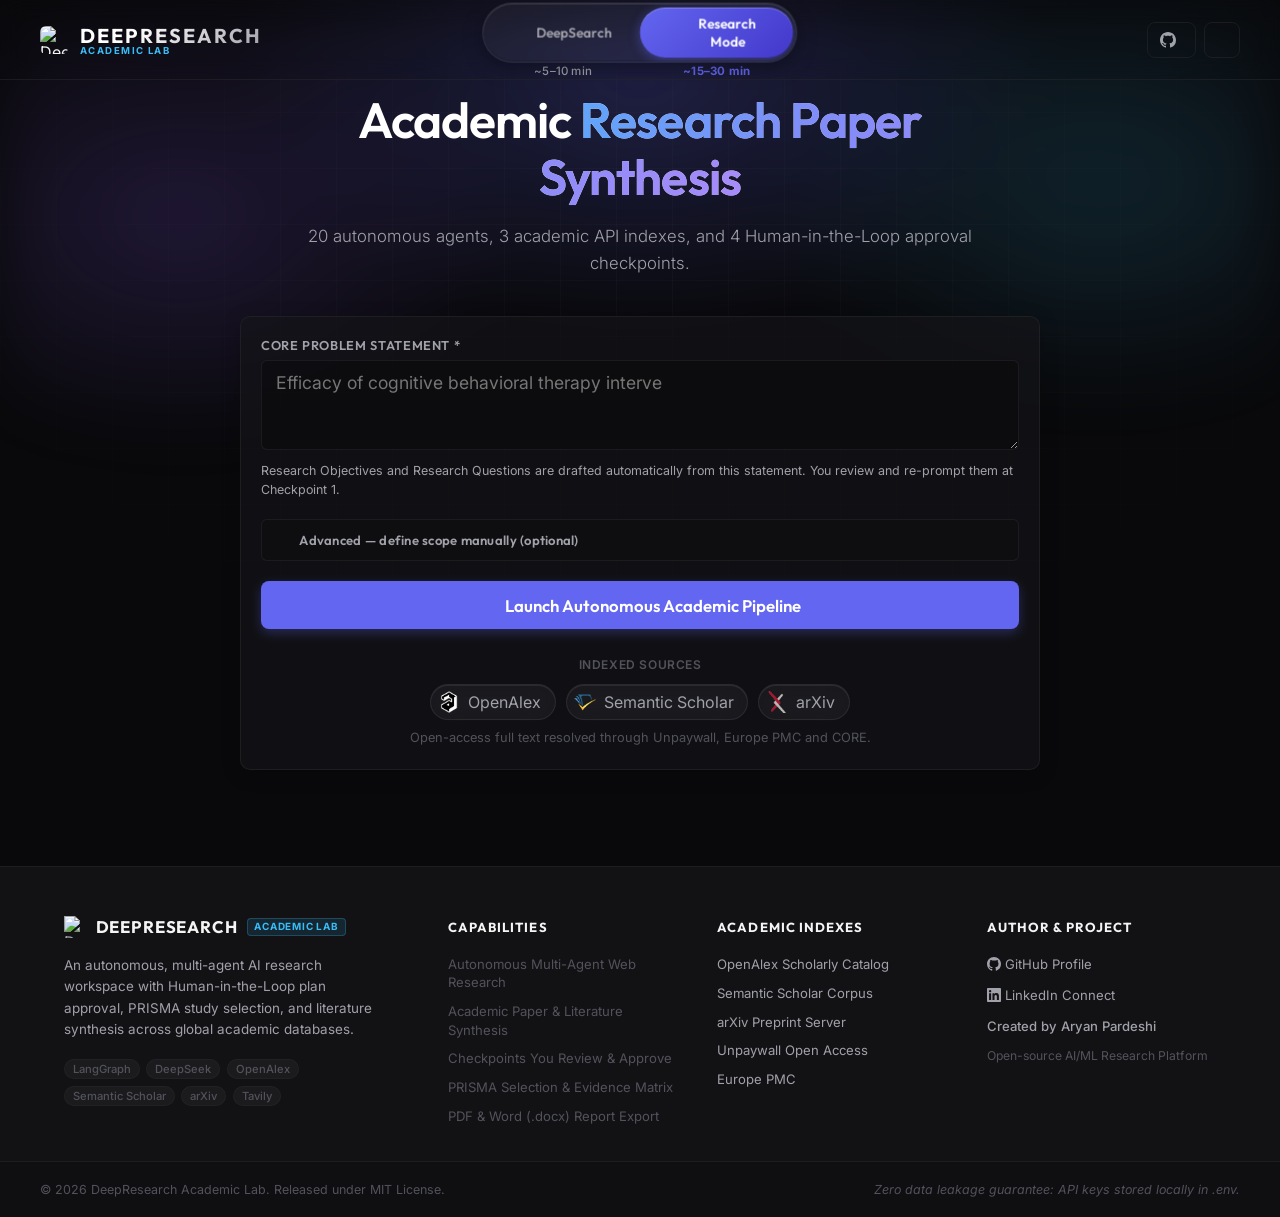
==== commit 4b57c92a: "fix(frontend): expand pipeline tracker by default, plain-language checkpoints, visible toggle button" ====
--- a/research-bot/frontend/index.html
+++ b/research-bot/frontend/index.html
@@ -116,7 +116,7 @@
     }
     </script>
 
-    <link rel="stylesheet" href="style.css?v=2.6.4">
+    <link rel="stylesheet" href="style.css?v=2.6.7">
     <!-- Marked.js for markdown parsing -->
     <script src="https://cdn.jsdelivr.net/npm/marked/marked.min.js"></script>
     <!-- DOMPurify for XSS sanitization -->
@@ -468,19 +468,19 @@
             <div class="rm-ambient-aura"></div>
             
             <!-- Signature Element: Pipeline Progress Tracker (Collapsible) -->
-            <details class="pipeline-tracker-container card rm-glow-card" id="rm-tracker-details">
+            <details class="pipeline-tracker-container card rm-glow-card" id="rm-tracker-details" open>
                 <summary class="tracker-header">
                     <div class="tracker-title-group">
                         <i data-lucide="git-merge" style="width: 18px; height: 18px; color: var(--academic-blue);"></i>
                         <h2 class="tracker-title">Autonomous Academic Pipeline</h2>
-                        <span class="tracker-status-tag" id="rm-pipeline-status-tag">Active: HITL Checkpoint 1</span>
+                        <span class="tracker-status-tag" id="rm-pipeline-status-tag">Waiting for your review — Checkpoint 1</span>
                         <div class="rm-mini-timer" id="rm-timer-container" title="Elapsed Research Time">
                             <i data-lucide="clock" style="width: 12px; height: 12px;"></i>
                             <span id="rm-research-timer">00:00</span>
                         </div>
                     </div>
                     <div class="tracker-header-controls">
-                        <span class="tracker-toggle-lbl" id="tracker-toggle-lbl">Expand</span>
+                        <span class="tracker-toggle-lbl" id="tracker-toggle-lbl">Collapse</span>
                         <i data-lucide="chevron-down" class="tracker-chevron-icon" style="width: 15px; height: 15px;"></i>
                     </div>
                 </summary>
@@ -650,7 +650,7 @@
                 <ul class="footer-links">
                     <li><span>Autonomous Multi-Agent Web Research</span></li>
                     <li><span>Academic Paper &amp; Literature Synthesis</span></li>
-                    <li><span>Human-in-the-Loop (HITL) Checkpoints</span></li>
+                    <li><span>Checkpoints You Review &amp; Approve</span></li>
                     <li><span>PRISMA Selection &amp; Evidence Matrix</span></li>
                     <li><span>PDF &amp; Word (.docx) Report Export</span></li>
                 </ul>
@@ -703,6 +703,6 @@
     <div class="toast-container" id="toast-container"></div>
 
     <!-- Application Script -->
-    <script src="app.js?v=2.6.4"></script>
+    <script src="app.js?v=2.6.7"></script>
 </body>
 </html>
--- a/research-bot/frontend/style.css
+++ b/research-bot/frontend/style.css
@@ -1526,6 +1526,18 @@
     display: block;
 }
 
+/* The white shimmer above is invisible on light mode's white cards - same bars,
+   dark-tinted instead. */
+:root.light-mode .skeleton {
+    background: linear-gradient(
+        90deg,
+        rgba(15,23,42,0.06) 25%,
+        rgba(15,23,42,0.14) 50%,
+        rgba(15,23,42,0.06) 75%
+    );
+    background-size: 600px 100%;
+}
+
 .skeleton-ps {
     width: 100%;
     height: 14px;
@@ -2928,24 +2940,28 @@
     color: #059669;
 }
 
+/* Was --text-muted on a near-transparent background - readable only on hover,
+   invisible at rest. This is the toggle for the pipeline tracker and the
+   Sources panel, so it needs to read as a button by default, not just on
+   hover. */
 .tracker-header-controls {
     display: flex;
     align-items: center;
     gap: 0.35rem;
-    color: var(--text-muted);
+    color: var(--text-secondary);
     font-size: 0.75rem;
-    font-weight: 500;
-    background: rgba(255, 255, 255, 0.04);
-    padding: 0.2rem 0.55rem;
+    font-weight: 600;
+    background: rgba(56, 189, 248, 0.08);
+    padding: 0.25rem 0.65rem;
     border-radius: 20px;
-    border: 1px solid rgba(255, 255, 255, 0.08);
+    border: 1px solid rgba(56, 189, 248, 0.25);
     transition: var(--transition-smooth);
 }
 
 .tracker-header-controls:hover {
-    background: rgba(56, 189, 248, 0.1);
+    background: rgba(56, 189, 248, 0.16);
     color: var(--text-primary);
-    border-color: rgba(56, 189, 248, 0.3);
+    border-color: rgba(56, 189, 248, 0.45);
 }
 
 .tracker-chevron-icon {
@@ -3600,6 +3616,11 @@
     background-size: 200% 100%;
     animation: skeletonShimmer 1.5s infinite;
     margin-bottom: 0.75rem;
+}
+
+:root.light-mode .skeleton-line {
+    background: linear-gradient(90deg, rgba(15,23,42,0.05) 25%, rgba(99,102,241,0.25) 50%, rgba(15,23,42,0.05) 75%);
+    background-size: 200% 100%;
 }
 .typing-cursor {
     display: inline-block;
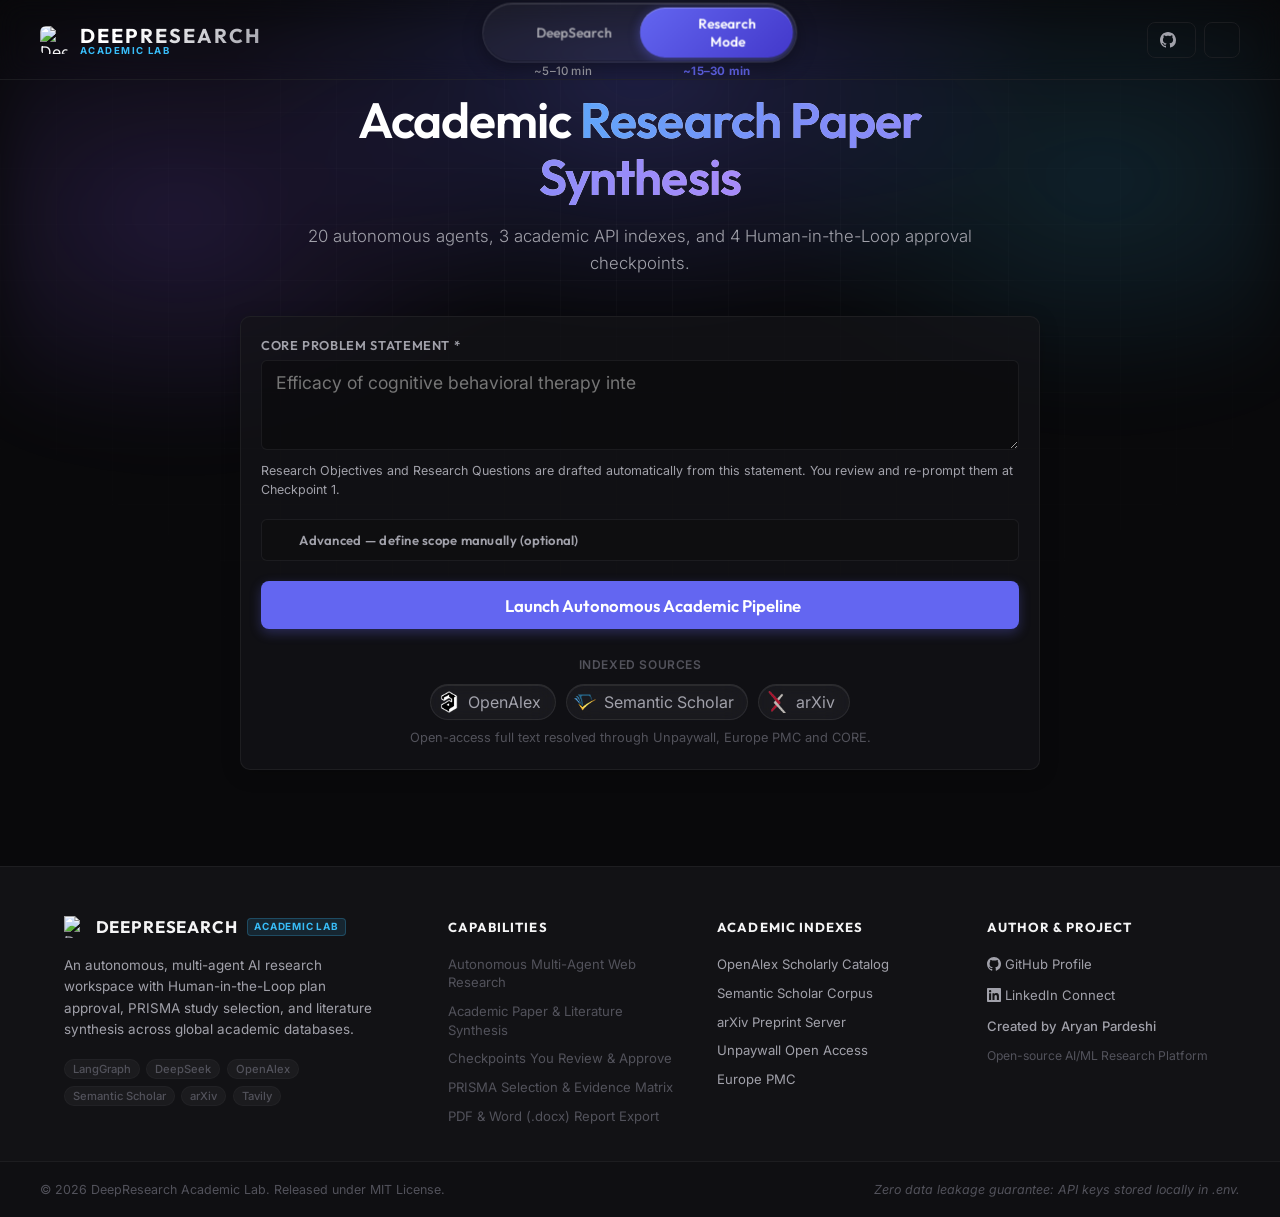
==== commit d2ca7a58: "feat(frontend): make Sources a persistent sidebar next to the paper, not a full-width accordion Sour" ====
--- a/research-bot/frontend/index.html
+++ b/research-bot/frontend/index.html
@@ -116,7 +116,7 @@
     }
     </script>
 
-    <link rel="stylesheet" href="style.css?v=2.6.7">
+    <link rel="stylesheet" href="style.css?v=2.6.8">
     <!-- Marked.js for markdown parsing -->
     <script src="https://cdn.jsdelivr.net/npm/marked/marked.min.js"></script>
     <!-- DOMPurify for XSS sanitization -->
@@ -513,7 +513,10 @@
 
             <!-- Main Content Area: HITL Review vs Live Paper Stream -->
             <div class="rm-workspace-body">
-                
+
+                <div class="rm-workspace-grid">
+                <div class="rm-main-column">
+
                 <!-- PRISMA & Evidence Section (Materializes during run) -->
                 <div class="rm-evidence-card card" id="rm-evidence-card" style="display: none; margin-bottom: 1.5rem;">
                     <div class="card-header border-bottom">
@@ -527,22 +530,6 @@
                         <div id="rm-evidence-matrix-view" style="overflow-x: auto;"></div>
                     </div>
                 </div>
-
-                <!-- Sources Library: all screened papers, browsable throughout the run -->
-                <details class="rm-sources-panel card" id="rm-sources-panel" style="display: none; margin-bottom: 1.5rem;">
-                    <summary class="tracker-header">
-                        <div class="tracker-title-group">
-                            <i data-lucide="library" style="width: 18px; height: 18px; color: var(--academic-blue);"></i>
-                            <h2 class="tracker-title">Sources</h2>
-                            <span class="tracker-status-tag" id="rm-sources-count-tag">0 papers</span>
-                        </div>
-                        <div class="tracker-header-controls">
-                            <span class="tracker-toggle-lbl" id="rm-sources-toggle-lbl">Expand</span>
-                            <i data-lucide="chevron-down" class="tracker-chevron-icon" style="width: 15px; height: 15px;"></i>
-                        </div>
-                    </summary>
-                    <div class="rm-sources-grid" id="rm-sources-grid"></div>
-                </details>
 
                 <!-- HITL Review Panel -->
                 <div class="rm-hitl-panel card" id="rm-hitl-panel" style="display: none;">
@@ -618,6 +605,21 @@
                     </div>
                 </div>
 
+                </div>
+
+                <!-- Sources Library: all screened papers, browsable throughout the run -->
+                <aside class="rm-sources-sidebar card" id="rm-sources-panel" style="display: none;">
+                    <div class="rm-sources-header">
+                        <div class="tracker-title-group">
+                            <i data-lucide="library" style="width: 18px; height: 18px; color: var(--academic-blue);"></i>
+                            <h2 class="tracker-title">Sources</h2>
+                        </div>
+                        <span class="tracker-status-tag" id="rm-sources-count-tag">0 papers</span>
+                    </div>
+                    <div class="rm-sources-grid" id="rm-sources-grid"></div>
+                </aside>
+                </div>
+
             </div>
         </section>
 
@@ -703,6 +705,6 @@
     <div class="toast-container" id="toast-container"></div>
 
     <!-- Application Script -->
-    <script src="app.js?v=2.6.7"></script>
+    <script src="app.js?v=2.6.8"></script>
 </body>
 </html>
--- a/research-bot/frontend/style.css
+++ b/research-bot/frontend/style.css
@@ -2849,8 +2849,7 @@
     transition: var(--transition-smooth);
 }
 
-.pipeline-tracker-container summary.tracker-header,
-.rm-sources-panel summary.tracker-header {
+.pipeline-tracker-container summary.tracker-header {
     display: flex;
     justify-content: space-between;
     align-items: center;
@@ -2861,8 +2860,7 @@
     gap: 0.5rem;
 }
 
-.pipeline-tracker-container summary.tracker-header::-webkit-details-marker,
-.rm-sources-panel summary.tracker-header::-webkit-details-marker {
+.pipeline-tracker-container summary.tracker-header::-webkit-details-marker {
     display: none;
 }
 
@@ -2968,8 +2966,7 @@
     transition: transform 0.25s ease;
 }
 
-.pipeline-tracker-container[open] .tracker-chevron-icon,
-.rm-sources-panel[open] .tracker-chevron-icon {
+.pipeline-tracker-container[open] .tracker-chevron-icon {
     transform: rotate(180deg);
 }
 
@@ -4050,6 +4047,61 @@
 }
 
 /* Sources library panel */
+/* Persistent side panel next to the paper, not a click-to-expand accordion -
+   same pattern as DeepSearch's .workers-sidebar. min-width: 0 on the main
+   column stops long unbreakable content (DOIs, URLs) from forcing the grid
+   wider than the viewport. */
+.rm-workspace-grid {
+    display: grid;
+    grid-template-columns: 1fr 320px;
+    gap: 1.5rem;
+    align-items: start;
+    width: 100%;
+}
+
+.rm-main-column {
+    min-width: 0;
+}
+
+.rm-sources-sidebar {
+    display: flex;
+    flex-direction: column;
+    padding: 0;
+    position: sticky;
+    top: 100px;
+    max-height: calc(100vh - 120px);
+    overflow-y: auto;
+}
+
+.rm-sources-header {
+    display: flex;
+    align-items: center;
+    justify-content: space-between;
+    gap: 0.5rem;
+    padding: 0.85rem 1rem;
+    border-bottom: 1px solid var(--card-border);
+    position: sticky;
+    top: 0;
+    background: var(--card-bg);
+    z-index: 1;
+}
+
+.rm-sources-sidebar .rm-sources-grid {
+    grid-template-columns: 1fr;
+    gap: 0.6rem;
+    padding: 0.75rem;
+}
+
+@media (max-width: 1024px) {
+    .rm-workspace-grid {
+        grid-template-columns: 1fr;
+    }
+    .rm-sources-sidebar {
+        position: static;
+        max-height: none;
+    }
+}
+
 .rm-sources-grid {
     display: grid;
     grid-template-columns: repeat(auto-fill, minmax(220px, 1fr));
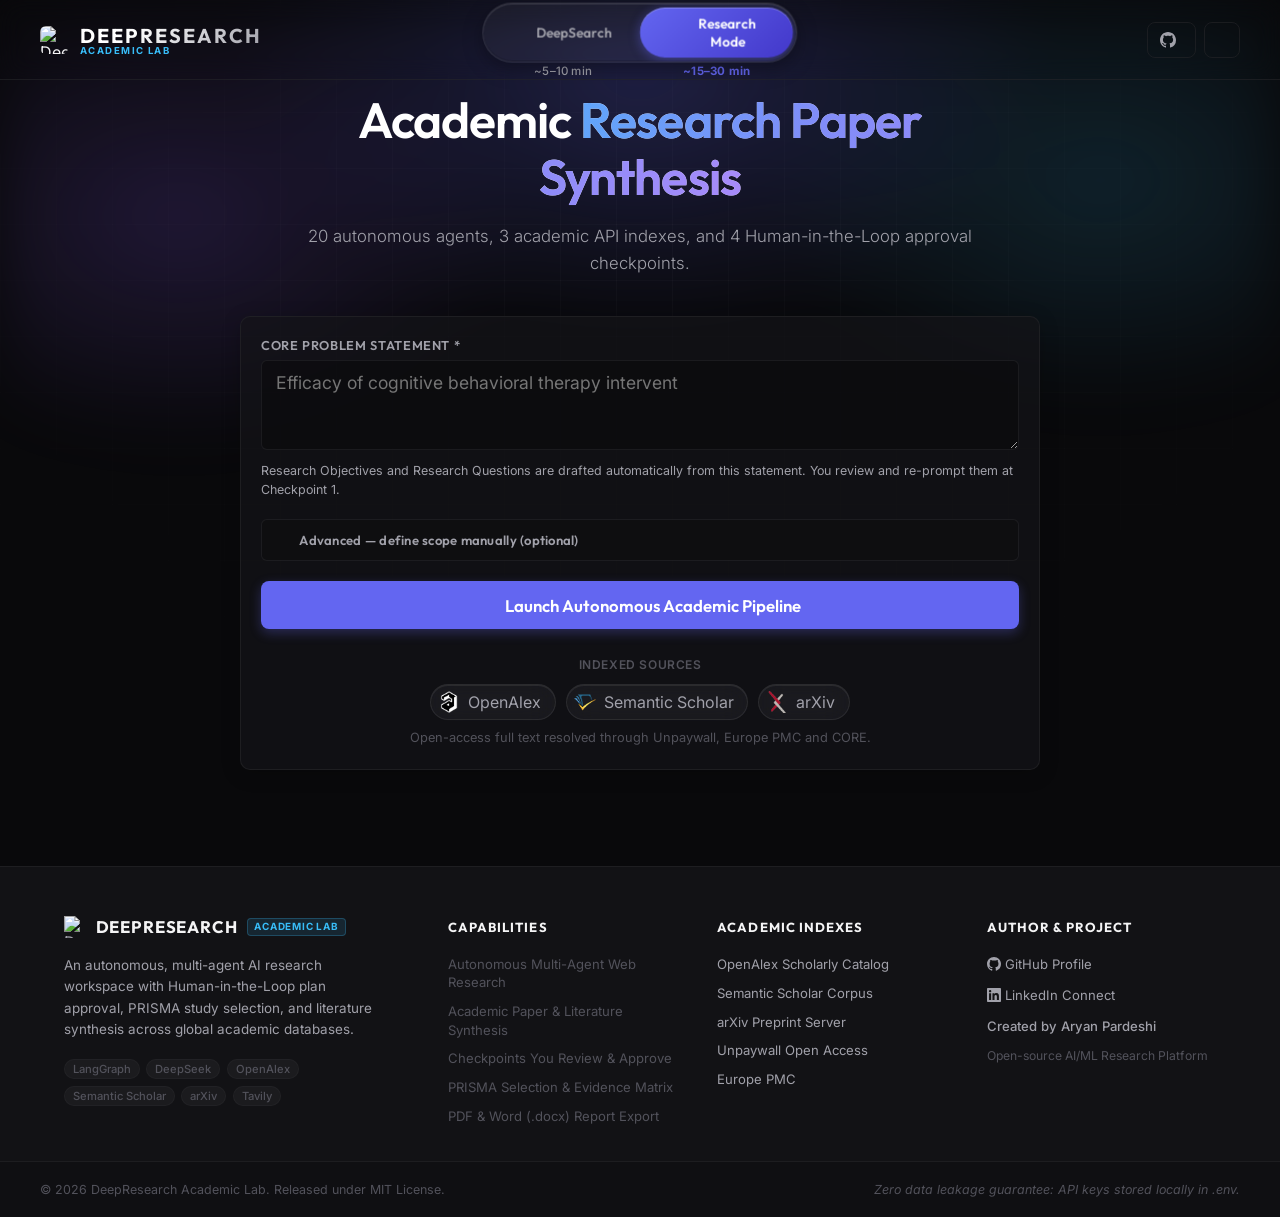
==== commit e8347095: "fix(frontend): corpus stats bar was permanently stuck in flex layout, ignoring its responsive grid C" ====
--- a/research-bot/frontend/index.html
+++ b/research-bot/frontend/index.html
@@ -116,7 +116,7 @@
     }
     </script>
 
-    <link rel="stylesheet" href="style.css?v=2.6.8">
+    <link rel="stylesheet" href="style.css?v=2.6.9">
     <!-- Marked.js for markdown parsing -->
     <script src="https://cdn.jsdelivr.net/npm/marked/marked.min.js"></script>
     <!-- DOMPurify for XSS sanitization -->
@@ -705,6 +705,6 @@
     <div class="toast-container" id="toast-container"></div>
 
     <!-- Application Script -->
-    <script src="app.js?v=2.6.8"></script>
+    <script src="app.js?v=2.6.9"></script>
 </body>
 </html>
--- a/research-bot/frontend/style.css
+++ b/research-bot/frontend/style.css
@@ -3304,6 +3304,22 @@
         grid-template-columns: repeat(3, minmax(0, 1fr));
     }
 
+    /* Number-beside-label with a forced-nowrap label only works when the card
+       is wide enough for both. Below 768px it isn't - the label text was
+       overflowing its own card and visually bleeding into the neighboring
+       one. Stack instead and let the label wrap if it genuinely needs to. */
+    .stat-card {
+        flex-direction: column;
+        gap: 0.1rem;
+        padding: 0.4rem 0.3rem;
+    }
+
+    .stat-lbl {
+        white-space: normal;
+        overflow-wrap: break-word;
+        line-height: 1.15;
+    }
+
     /* 44px is the smallest comfortably tappable target; below this width every
        control is being hit with a thumb rather than a cursor. */
     .btn-icon, .btn-secondary, .btn-github {
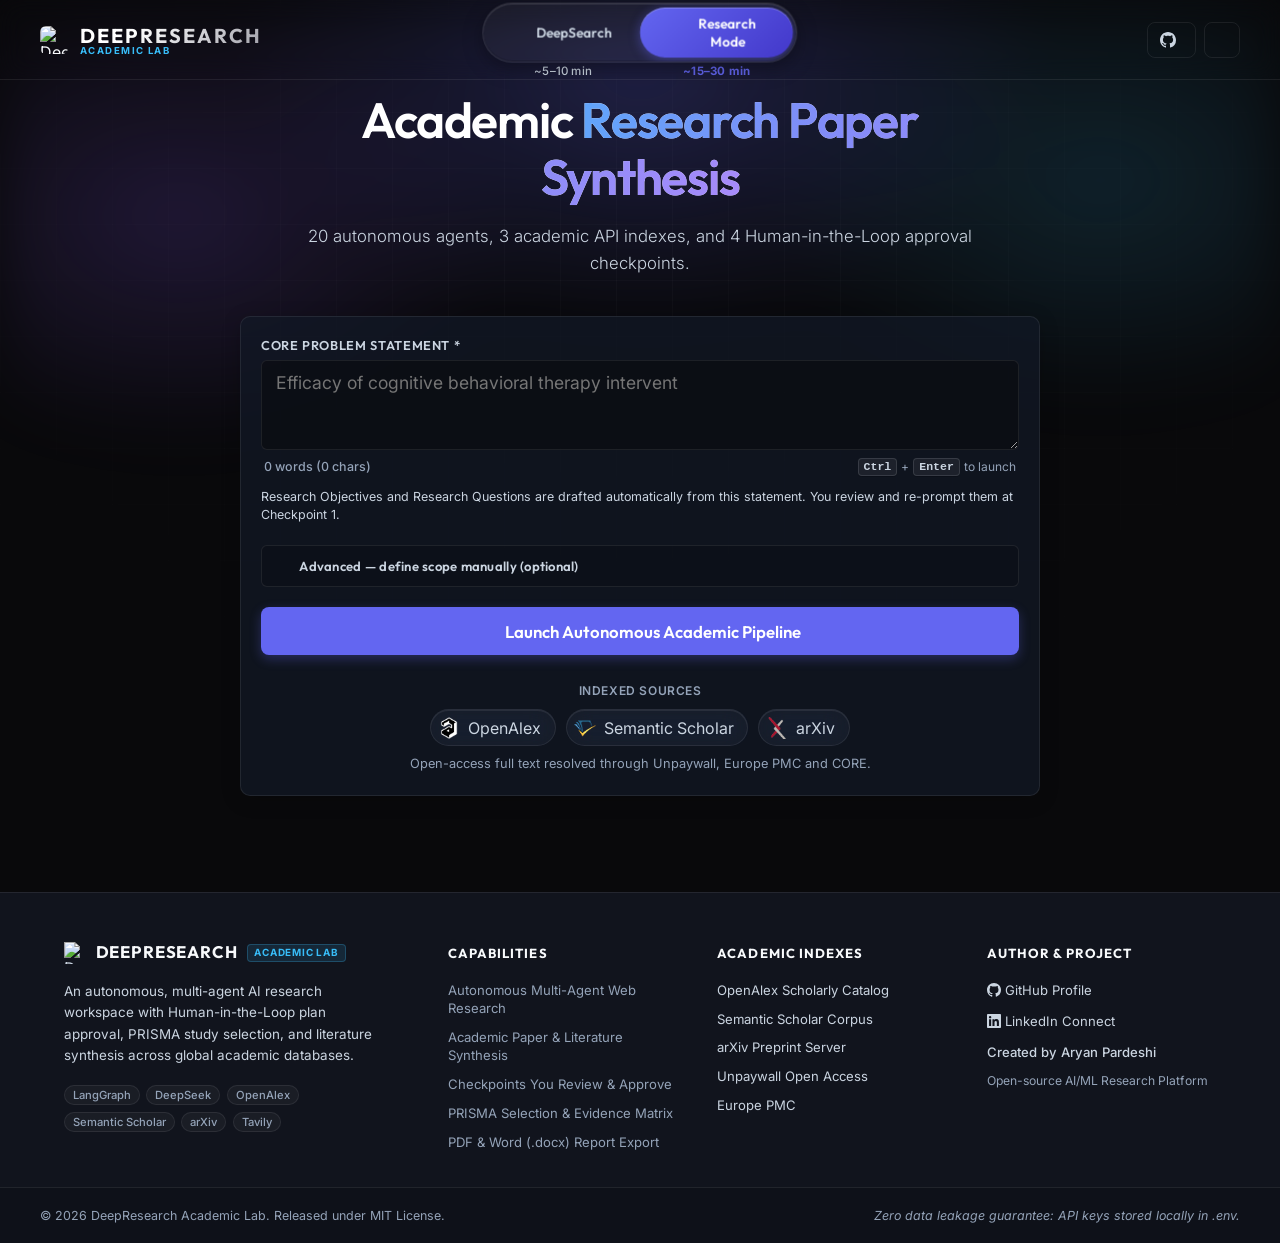
==== commit e5f4586a: "feat(frontend): implement Apple design and UI/UX Pro Max upgrades - Add specular frosted glass mater" ====
--- a/research-bot/frontend/index.html
+++ b/research-bot/frontend/index.html
@@ -266,6 +266,10 @@
 
             <div class="search-box-container">
                 <textarea class="search-input" id="query-input" placeholder="What would you like to research today?" aria-label="Research query input prompt"></textarea>
+                <div class="search-box-meta">
+                    <span class="input-char-counter" id="query-char-counter">0 words</span>
+                    <span class="input-shortcut-hint"><kbd class="kbd-hint">Ctrl</kbd> + <kbd class="kbd-hint">Enter</kbd> to plan</span>
+                </div>
                 <div class="search-controls">
                     <div class="filter-group">
                         <span class="filter-label">Tavily Filters:</span>
@@ -326,6 +330,10 @@
                         Need changes? Type instructions below or click Approve to execute.
                     </p>
                     <textarea class="feedback-textarea" id="feedback-input" placeholder="Type instructions to modify the plan..."></textarea>
+                    <div class="input-meta-bar">
+                        <span class="input-char-counter" id="feedback-char-counter">0 words</span>
+                        <span class="input-shortcut-hint"><kbd class="kbd-hint">Ctrl</kbd> + <kbd class="kbd-hint">Enter</kbd> to submit</span>
+                    </div>
                     
                     <div class="feedback-controls">
                         <button class="btn-secondary" id="submit-feedback-btn" style="display: none;">
@@ -412,6 +420,10 @@
                 <div class="form-group">
                     <label class="form-label" for="rm-ps-input">Core Problem Statement *</label>
                     <textarea class="form-input rm-textarea" id="rm-ps-input" placeholder="State the core research gap, problem, or empirical challenge to investigate..."></textarea>
+                    <div class="input-meta-bar">
+                        <span class="input-char-counter" id="rm-ps-char-counter">0 words</span>
+                        <span class="input-shortcut-hint"><kbd class="kbd-hint">Ctrl</kbd> + <kbd class="kbd-hint">Enter</kbd> to launch</span>
+                    </div>
                     <p class="rm-hint">Research Objectives and Research Questions are drafted automatically from this statement. You review and re-prompt them at Checkpoint 1.</p>
                 </div>
 
@@ -473,7 +485,7 @@
                     <div class="tracker-title-group">
                         <i data-lucide="git-merge" style="width: 18px; height: 18px; color: var(--academic-blue);"></i>
                         <h2 class="tracker-title">Autonomous Academic Pipeline</h2>
-                        <span class="tracker-status-tag" id="rm-pipeline-status-tag">Waiting for your review — Checkpoint 1</span>
+                        <span class="tracker-status-tag" id="rm-pipeline-status-tag" aria-live="polite">Waiting for your review — Checkpoint 1</span>
                         <div class="rm-mini-timer" id="rm-timer-container" title="Elapsed Research Time">
                             <i data-lucide="clock" style="width: 12px; height: 12px;"></i>
                             <span id="rm-research-timer">00:00</span>
@@ -495,7 +507,7 @@
                     </div>
 
                     <div class="pipeline-steps-grid" id="rm-pipeline-steps-grid">
-                        <!-- 18 stages + 4 checkpoints rendered dynamically -->
+                        <!-- 18 stages + 4 checkpoints rendered dynamically by phase -->
                     </div>
 
                     <!-- Live Execution Console Drawer -->
@@ -504,7 +516,7 @@
                             <span><i data-lucide="terminal" style="width: 13px; height: 13px; vertical-align: middle; margin-right: 6px;"></i> Live Pipeline Event Stream Log</span>
                             <span class="badge" id="rm-log-count" style="background: #334155; padding: 2px 8px; border-radius: 12px; font-size: 0.72rem;">0 events</span>
                         </summary>
-                        <div class="rm-log-body" id="rm-log-body" style="max-height: 180px; overflow-y: auto; padding: 0.75rem 1rem; border-top: 1px solid #334155; line-height: 1.4;">
+                        <div class="rm-log-body" id="rm-log-body" aria-live="polite" aria-atomic="false" style="max-height: 180px; overflow-y: auto; padding: 0.75rem 1rem; border-top: 1px solid #334155; line-height: 1.4;">
                             <div class="rm-log-line info" style="color: #38bdf8;">[System] Pipeline console ready. Logs will stream dynamically.</div>
                         </div>
                     </details>
@@ -549,6 +561,10 @@
                         <div class="form-group" style="width: 100%;">
                             <label class="form-label" for="rm-hitl-feedback-input">Revision Request (Optional)</label>
                             <textarea class="form-input rm-textarea-sm" id="rm-hitl-feedback-input" placeholder="Specify any edits or revisions for this phase..."></textarea>
+                            <div class="input-meta-bar" style="margin-top: 0.35rem;">
+                                <span class="input-char-counter" id="rm-hitl-char-counter">0 words</span>
+                                <span class="input-shortcut-hint"><kbd class="kbd-hint">Ctrl</kbd> + <kbd class="kbd-hint">Enter</kbd> to approve</span>
+                            </div>
                         </div>
                         <div class="hitl-btn-row">
                             <button class="btn-secondary" id="rm-hitl-revise-btn">
@@ -569,8 +585,16 @@
                         <div class="paper-title-group">
                             <i data-lucide="file-text" style="width: 22px; height: 22px; color: var(--academic-blue);"></i>
                             <h2 class="paper-heading" id="rm-paper-title">Academic Paper Workspace</h2>
+                            <div class="paper-stats-badges" id="paper-stats-badges" style="display: none;">
+                                <span class="paper-meta-chip" id="paper-read-time" title="Estimated Reading Time"><i data-lucide="clock" style="width: 12px; height: 12px;"></i> <span id="paper-read-time-val">0 min read</span></span>
+                                <span class="paper-meta-chip" id="paper-word-count" title="Total Word Count"><i data-lucide="file-type-2" style="width: 12px; height: 12px;"></i> <span id="paper-word-count-val">0 words</span></span>
+                            </div>
                         </div>
                         <div class="paper-actions">
+                            <button class="btn-secondary" id="toggle-paper-outline-btn" style="display: none;" title="Toggle Document Table of Contents Outline" aria-label="Toggle Document Outline Navigation">
+                                <i data-lucide="list-tree" style="width: 15px; height: 15px;"></i>
+                                <span>Outline</span>
+                            </button>
                             <button class="btn-secondary" id="rm-copy-paper-btn" style="display: none;">
                                 <i data-lucide="copy" style="width: 16px; height: 16px;"></i>
                                 <span>Copy Text</span>
@@ -590,17 +614,35 @@
                         </div>
                     </div>
 
-                    <div class="paper-render-container" id="rm-paper-output">
-                        <div class="paper-placeholder-state" id="rm-paper-placeholder">
-                            <div class="paper-idle-icon" style="margin-bottom: 0.5rem;">
-                                <i data-lucide="file-clock" style="width: 36px; height: 36px; color: var(--academic-blue); opacity: 0.7;"></i>
+                    <div class="paper-layout-wrapper">
+                        <nav class="paper-outline-rail" id="paper-outline-rail" style="display: none;" aria-label="Document Table of Contents">
+                            <div class="outline-header">
+                                <i data-lucide="compass" style="width: 14px; height: 14px; color: var(--academic-blue);"></i>
+                                <span>Contents</span>
                             </div>
-                            <p style="color: var(--text-secondary); font-weight: 600; font-size: 0.95rem;">
-                                Awaiting Checkpoint Approval
-                            </p>
-                            <p style="margin-top: 0.35rem; color: var(--text-muted); font-size: 0.82rem; max-width: 440px; line-height: 1.5; text-align: center;">
-                                Review the problem statement and objectives above, then click <strong style="color: var(--text-secondary);">Approve &amp; Continue Pipeline</strong> to start paper synthesis.
-                            </p>
+                            <ul class="outline-list" id="paper-outline-list">
+                                <!-- Dynamically populated -->
+                            </ul>
+                        </nav>
+
+                        <div class="paper-render-container" id="rm-paper-output">
+                            <div class="paper-placeholder-state" id="rm-paper-placeholder">
+                                <div class="paper-idle-icon" style="margin-bottom: 0.5rem;">
+                                    <i data-lucide="file-clock" style="width: 36px; height: 36px; color: var(--academic-blue); opacity: 0.7;"></i>
+                                </div>
+                                <p style="color: var(--text-secondary); font-weight: 600; font-size: 0.95rem;">
+                                    Awaiting Checkpoint Approval
+                                </p>
+                                <p style="margin-top: 0.35rem; color: var(--text-muted); font-size: 0.82rem; max-width: 440px; line-height: 1.5; text-align: center;">
+                                    Review the problem statement and objectives above, then click <strong style="color: var(--text-secondary);">Approve &amp; Continue Pipeline</strong> to start paper synthesis.
+                                </p>
+                                <div class="paper-skeleton-outline">
+                                    <div class="skeleton-pill" style="width: 140px;"></div>
+                                    <div class="skeleton-bar" style="width: 88%;"></div>
+                                    <div class="skeleton-bar" style="width: 76%;"></div>
+                                    <div class="skeleton-bar" style="width: 65%;"></div>
+                                </div>
+                            </div>
                         </div>
                     </div>
                 </div>
@@ -615,6 +657,12 @@
                             <h2 class="tracker-title">Sources</h2>
                         </div>
                         <span class="tracker-status-tag" id="rm-sources-count-tag">0 papers</span>
+                    </div>
+                    <div class="sources-filter-bar" id="sources-filter-bar" role="group" aria-label="Filter sources by database">
+                        <button type="button" class="source-filter-chip active" data-source-filter="all">All</button>
+                        <button type="button" class="source-filter-chip" data-source-filter="openalex">OpenAlex</button>
+                        <button type="button" class="source-filter-chip" data-source-filter="semantic_scholar">Semantic</button>
+                        <button type="button" class="source-filter-chip" data-source-filter="arxiv">arXiv</button>
                     </div>
                     <div class="rm-sources-grid" id="rm-sources-grid"></div>
                 </aside>
--- a/research-bot/frontend/style.css
+++ b/research-bot/frontend/style.css
@@ -1,11 +1,11 @@
-@import url('https://fonts.googleapis.com/css2?family=Outfit:wght@300;400;500;600;700&family=Inter:wght@300;400;500;600&display=swap');
+@import url('https://fonts.googleapis.com/css2?family=Outfit:wght@300;400;500;600;700&family=Inter:wght@300;400;500;600;700&display=swap');
 
 :root {
     --bg-dark: #09090b;
-    --bg-panel: #121215;
-    --card-bg: rgba(20, 20, 25, 0.7);
-    --card-border: rgba(39, 39, 42, 0.6);
-    --border-hover: rgba(99, 102, 241, 0.4);
+    --bg-panel: #11141d;
+    --card-bg: rgba(18, 24, 38, 0.75);
+    --card-border: rgba(255, 255, 255, 0.08);
+    --border-hover: rgba(56, 189, 248, 0.4);
     
     --accent-purple: #6366f1;
     --accent-purple-hover: #4f46e5;
@@ -17,23 +17,34 @@
     --accent-yellow: #f59e0b;
     --accent-red: #ef4444;
     
-    --text-primary: #f4f4f5;
-    --text-secondary: #a1a1aa;
-    --text-muted: #52525b;
+    --text-primary: #f8fafc;
+    --text-secondary: #cbd5e1;
+    --text-muted: #94a3b8; /* Enhanced from #52525b for 4.8:1 WCAG AA/AAA readability */
     
     --radius-lg: 16px;
     --radius-md: 10px;
     --radius-sm: 6px;
     
-    --font-outfit: 'Outfit', 'Inter', sans-serif;
-    --font-inter: 'Inter', sans-serif;
+    --font-outfit: 'Outfit', 'Inter', -apple-system, BlinkMacSystemFont, sans-serif;
+    --font-inter: 'Inter', -apple-system, BlinkMacSystemFont, sans-serif;
     
-    --transition-smooth: all 0.3s cubic-bezier(0.4, 0, 0.2, 1);
-    --transition-fast: all 0.15s ease-out;
+    --transition-smooth: all 0.3s cubic-bezier(0.16, 1, 0.3, 1);
+    --transition-fast: all 0.15s cubic-bezier(0.16, 1, 0.3, 1);
+
+    /* Apple Fluid Physics Spring Curves */
+    --spring-snappy: cubic-bezier(0.16, 1, 0.3, 1);
+    --spring-bounce: cubic-bezier(0.34, 1.56, 0.64, 1);
+    --spring-smooth: cubic-bezier(0.32, 0.72, 0, 1);
+
+    /* Apple Specular Translucent Materials */
+    --apple-glass-dark: rgba(16, 22, 38, 0.75);
+    --apple-glass-border: rgba(255, 255, 255, 0.08);
+    --apple-specular-edge: inset 0 1px 0 0 rgba(255, 255, 255, 0.14);
+    --apple-ambient-shadow: 0 12px 36px -4px rgba(0, 0, 0, 0.45), 0 0 0 1px rgba(255, 255, 255, 0.06);
 
     /* Academic Lab Palette */
     --deep-space: #0B0F19;
-    --glass-panel: rgba(16, 22, 38, 0.75);
+    --glass-panel: rgba(16, 22, 38, 0.78);
     --academic-blue: #38BDF8;
     --violet-pulse: #818CF8;
     --emerald-verified: #34D399;
@@ -43,9 +54,9 @@
 :root.light-mode {
     --bg-dark: #f8fafc;
     --bg-panel: #ffffff;
-    --card-bg: #ffffff;
+    --card-bg: rgba(255, 255, 255, 0.88);
     --card-border: #e2e8f0;
-    --border-hover: rgba(99, 102, 241, 0.4);
+    --border-hover: rgba(2, 132, 199, 0.4);
     
     --accent-purple: #6366f1;
     --accent-purple-hover: #4f46e5;
@@ -54,16 +65,22 @@
     --accent-teal: #10b981;
     --accent-teal-glow: rgba(16, 185, 129, 0.15);
     
-    --accent-yellow: #f59e0b;
-    --accent-red: #ef4444;
+    --accent-yellow: #d97706;
+    --accent-red: #dc2626;
     
     --text-primary: #0f172a;
-    --text-secondary: #475569;
+    --text-secondary: #334155;
     --text-muted: #64748b;
+
+    /* Apple Specular Translucent Materials - Light Mode */
+    --apple-glass-dark: rgba(255, 255, 255, 0.88);
+    --apple-glass-border: rgba(0, 0, 0, 0.08);
+    --apple-specular-edge: inset 0 1px 0 0 rgba(255, 255, 255, 0.9);
+    --apple-ambient-shadow: 0 10px 30px -4px rgba(0, 0, 0, 0.08), 0 0 0 1px rgba(0, 0, 0, 0.04);
 
     /* Academic Lab Palette - Light Mode */
     --deep-space: #f8fafc;
-    --glass-panel: rgba(255, 255, 255, 0.95);
+    --glass-panel: rgba(255, 255, 255, 0.92);
     --academic-blue: #0284c7;
     --violet-pulse: #6366f1;
     --emerald-verified: #10b981;
@@ -4507,4 +4524,449 @@
     border-color: #e2e8f0;
 }
 
-
+/* ==========================================================================
+   APPLE FLUID DESIGN & UI/UX PRO MAX UPGRADES
+   ========================================================================== */
+
+/* 1. Universal Tactile Spring Feedback */
+button, 
+.btn-primary, 
+.btn-secondary, 
+.chip, 
+.mode-tab, 
+.source-card-item, 
+.source-filter-chip,
+.stat-card,
+.modal-close-btn,
+.export-dropdown button {
+    transition: transform 0.16s var(--spring-snappy), 
+                box-shadow 0.2s ease, 
+                background-color 0.2s ease, 
+                border-color 0.2s ease;
+}
+
+button:active, 
+.btn-primary:active, 
+.btn-secondary:active {
+    transform: scale(0.96) !important;
+}
+
+.chip:active, 
+.source-filter-chip:active, 
+.mode-tab:active {
+    transform: scale(0.93) !important;
+}
+
+/* 2. Optical Typography & Number Tabulation */
+.hero-title, 
+.section-title, 
+.paper-heading, 
+.modal-title {
+    letter-spacing: -0.025em;
+}
+
+.filter-label, 
+.step-number, 
+.phase-badge, 
+.hitl-badge, 
+.label-tag,
+.tracker-toggle-lbl,
+.outline-header {
+    letter-spacing: 0.06em;
+    font-weight: 700;
+}
+
+.timer-value, 
+#rm-research-timer, 
+.stat-num, 
+#rm-log-count, 
+#rm-sources-count-tag, 
+.github-star-count,
+.input-char-counter,
+.paper-meta-chip {
+    font-variant-numeric: tabular-nums;
+}
+
+/* 3. Input Meta Bars & Character Word Gauges */
+.search-box-meta, 
+.input-meta-bar {
+    display: flex;
+    justify-content: space-between;
+    align-items: center;
+    padding: 0.25rem 0.2rem;
+    font-size: 0.78rem;
+    color: var(--text-muted);
+}
+
+.search-box-meta {
+    border-bottom: 1px solid rgba(255, 255, 255, 0.04);
+    padding-bottom: 0.5rem;
+    margin-bottom: 0.25rem;
+}
+
+.input-char-counter {
+    font-weight: 500;
+    color: var(--text-muted);
+    transition: color 0.2s ease;
+}
+
+.input-char-counter.has-content {
+    color: var(--academic-blue);
+}
+
+.input-shortcut-hint {
+    display: inline-flex;
+    align-items: center;
+    gap: 0.25rem;
+    font-size: 0.75rem;
+    color: var(--text-muted);
+}
+
+.kbd-hint {
+    display: inline-block;
+    padding: 1px 5px;
+    font-family: -apple-system, BlinkMacSystemFont, "SF Mono", Monaco, monospace;
+    font-size: 0.72rem;
+    font-weight: 600;
+    line-height: 1.2;
+    color: var(--text-secondary);
+    background: rgba(255, 255, 255, 0.06);
+    border: 1px solid rgba(255, 255, 255, 0.12);
+    border-radius: 4px;
+    box-shadow: 0 1px 0 rgba(0, 0, 0, 0.2);
+}
+
+:root.light-mode .kbd-hint {
+    background: #f1f5f9;
+    border-color: #cbd5e1;
+    color: #475569;
+}
+
+/* 4. Phased Pipeline Tracker Styling */
+.pipeline-phase-group {
+    background: rgba(255, 255, 255, 0.015);
+    border: 1px solid rgba(255, 255, 255, 0.05);
+    border-radius: var(--radius-sm);
+    padding: 0.75rem 0.85rem;
+    display: flex;
+    flex-direction: column;
+    gap: 0.6rem;
+    transition: border-color 0.25s ease, background-color 0.25s ease;
+}
+
+.pipeline-phase-group.phase-active {
+    background: rgba(56, 189, 248, 0.03);
+    border-color: rgba(56, 189, 248, 0.25);
+}
+
+.pipeline-phase-group.phase-completed {
+    border-color: rgba(52, 211, 153, 0.2);
+}
+
+.phase-group-header {
+    display: flex;
+    align-items: center;
+    justify-content: space-between;
+    gap: 0.5rem;
+}
+
+.phase-title-wrap {
+    display: flex;
+    align-items: center;
+    gap: 0.4rem;
+}
+
+.phase-badge {
+    font-size: 0.68rem;
+    padding: 2px 7px;
+    border-radius: 10px;
+    background: rgba(255, 255, 255, 0.06);
+    color: var(--text-secondary);
+    text-transform: uppercase;
+}
+
+.pipeline-phase-group.phase-active .phase-badge {
+    background: rgba(56, 189, 248, 0.15);
+    color: var(--academic-blue);
+}
+
+.pipeline-phase-group.phase-completed .phase-badge {
+    background: rgba(52, 211, 153, 0.15);
+    color: var(--emerald-verified);
+}
+
+.phase-title {
+    font-size: 0.82rem;
+    font-weight: 600;
+    color: var(--text-primary);
+}
+
+.phase-steps-row {
+    display: grid;
+    grid-template-columns: repeat(auto-fit, minmax(130px, 1fr));
+    gap: 0.45rem;
+}
+
+/* 5. Sticky Table of Contents Outline & Paper Workspace Layout */
+.paper-layout-wrapper {
+    display: flex;
+    gap: 1.25rem;
+    position: relative;
+    align-items: flex-start;
+}
+
+.paper-outline-rail {
+    width: 220px;
+    flex-shrink: 0;
+    position: sticky;
+    top: calc(var(--header-offset, 80px) + 1rem);
+    max-height: calc(100vh - 140px);
+    overflow-y: auto;
+    background: rgba(18, 24, 38, 0.6);
+    backdrop-filter: blur(16px);
+    -webkit-backdrop-filter: blur(16px);
+    border: 1px solid rgba(255, 255, 255, 0.06);
+    border-radius: var(--radius-sm);
+    padding: 0.75rem;
+    display: flex;
+    flex-direction: column;
+    gap: 0.5rem;
+    transition: all 0.25s var(--spring-snappy);
+}
+
+:root.light-mode .paper-outline-rail {
+    background: rgba(248, 250, 252, 0.8);
+    border-color: #e2e8f0;
+}
+
+.outline-header {
+    display: flex;
+    align-items: center;
+    gap: 0.4rem;
+    font-size: 0.72rem;
+    text-transform: uppercase;
+    color: var(--text-muted);
+    padding-bottom: 0.35rem;
+    border-bottom: 1px solid rgba(255, 255, 255, 0.05);
+}
+
+.outline-list {
+    list-style: none;
+    display: flex;
+    flex-direction: column;
+    gap: 0.25rem;
+    margin: 0;
+    padding: 0;
+}
+
+.outline-item {
+    margin: 0;
+    padding: 0;
+}
+
+.outline-link {
+    display: block;
+    font-size: 0.8rem;
+    color: var(--text-secondary);
+    text-decoration: none;
+    padding: 0.3rem 0.5rem;
+    border-radius: 4px;
+    line-height: 1.35;
+    transition: all 0.15s ease;
+    white-space: nowrap;
+    overflow: hidden;
+    text-overflow: ellipsis;
+}
+
+.outline-link:hover {
+    color: var(--text-primary);
+    background: rgba(255, 255, 255, 0.04);
+}
+
+.outline-link.active {
+    color: var(--academic-blue);
+    background: rgba(56, 189, 248, 0.1);
+    font-weight: 600;
+}
+
+.outline-link.level-3 {
+    padding-left: 1.25rem;
+    font-size: 0.75rem;
+    color: var(--text-muted);
+}
+
+.paper-stats-badges {
+    display: flex;
+    align-items: center;
+    gap: 0.5rem;
+    margin-left: 0.75rem;
+}
+
+.paper-meta-chip {
+    display: inline-flex;
+    align-items: center;
+    gap: 0.3rem;
+    font-size: 0.76rem;
+    font-weight: 500;
+    color: var(--text-secondary);
+    background: rgba(255, 255, 255, 0.04);
+    border: 1px solid rgba(255, 255, 255, 0.07);
+    padding: 0.2rem 0.55rem;
+    border-radius: 12px;
+}
+
+:root.light-mode .paper-meta-chip {
+    background: #f1f5f9;
+    border-color: #e2e8f0;
+    color: #475569;
+}
+
+/* 6. Sources Sidebar Database Filters & Cards */
+.sources-filter-bar {
+    display: flex;
+    gap: 0.35rem;
+    padding: 0.6rem 0.75rem;
+    border-bottom: 1px solid rgba(255, 255, 255, 0.05);
+    background: rgba(0, 0, 0, 0.1);
+    overflow-x: auto;
+}
+
+.source-filter-chip {
+    background: rgba(255, 255, 255, 0.03);
+    border: 1px solid rgba(255, 255, 255, 0.06);
+    color: var(--text-muted);
+    font-size: 0.74rem;
+    font-weight: 600;
+    padding: 0.25rem 0.6rem;
+    border-radius: 50px;
+    cursor: pointer;
+    white-space: nowrap;
+}
+
+.source-filter-chip:hover {
+    color: var(--text-primary);
+    background: rgba(255, 255, 255, 0.06);
+}
+
+.source-filter-chip.active {
+    background: rgba(56, 189, 248, 0.15);
+    border-color: var(--academic-blue);
+    color: var(--academic-blue);
+    box-shadow: 0 0 10px rgba(56, 189, 248, 0.12);
+}
+
+.source-card-item {
+    cursor: pointer;
+    position: relative;
+    border-left: 3px solid transparent;
+}
+
+.source-card-item:hover {
+    border-left-color: var(--academic-blue);
+    transform: translateX(2px);
+}
+
+/* 7. Skeleton Shimmer Outline Preview */
+.paper-skeleton-outline {
+    margin-top: 1.5rem;
+    display: flex;
+    flex-direction: column;
+    gap: 0.6rem;
+    align-items: center;
+    width: 100%;
+    max-width: 480px;
+}
+
+.skeleton-pill, 
+.skeleton-bar {
+    height: 10px;
+    border-radius: 6px;
+    background: linear-gradient(90deg, rgba(255, 255, 255, 0.03) 0%, rgba(255, 255, 255, 0.08) 50%, rgba(255, 255, 255, 0.03) 100%);
+    background-size: 200% 100%;
+    animation: skeletonShimmer 1.8s infinite ease-in-out;
+}
+
+.skeleton-pill {
+    height: 20px;
+    border-radius: 20px;
+}
+
+@keyframes skeletonShimmer {
+    0% { background-position: 200% 0; }
+    100% { background-position: -200% 0; }
+}
+
+/* 8. Origin-Anchored Spring Dropdown */
+.export-dropdown {
+    position: relative;
+}
+
+.export-dropdown .dropdown-menu {
+    position: absolute;
+    top: calc(100% + 6px);
+    right: 0;
+    background: rgba(18, 24, 38, 0.95);
+    backdrop-filter: blur(20px);
+    -webkit-backdrop-filter: blur(20px);
+    border: 1px solid rgba(255, 255, 255, 0.1);
+    box-shadow: 0 12px 32px rgba(0, 0, 0, 0.5), inset 0 1px 0 rgba(255, 255, 255, 0.15);
+    border-radius: var(--radius-sm);
+    padding: 0.4rem;
+    display: flex;
+    flex-direction: column;
+    gap: 0.3rem;
+    min-width: 190px;
+    z-index: 100;
+    transform-origin: top right;
+    transform: scale(0.94) translateY(-6px);
+    opacity: 0;
+    pointer-events: none;
+    transition: transform 0.22s var(--spring-snappy), opacity 0.18s ease;
+}
+
+.export-dropdown .dropdown-menu.show {
+    transform: scale(1) translateY(0);
+    opacity: 1;
+    pointer-events: auto;
+}
+
+.dropdown-item {
+    background: transparent;
+    border: none;
+    color: var(--text-secondary);
+    padding: 0.5rem 0.75rem;
+    font-size: 0.85rem;
+    font-weight: 500;
+    border-radius: 4px;
+    cursor: pointer;
+    text-align: left;
+    display: flex;
+    align-items: center;
+    gap: 0.5rem;
+    transition: background 0.15s ease, color 0.15s ease;
+}
+
+.dropdown-item:hover {
+    background: rgba(56, 189, 248, 0.15);
+    color: var(--text-primary);
+}
+
+:root.light-mode .export-dropdown .dropdown-menu {
+    background: rgba(255, 255, 255, 0.98);
+    border-color: #cbd5e1;
+    box-shadow: 0 10px 25px rgba(0, 0, 0, 0.12);
+}
+
+/* 9. WCAG 2.2 Accessible Focus Indicators */
+:focus-visible {
+    outline: 2px solid var(--academic-blue) !important;
+    outline-offset: 2px !important;
+}
+
+/* 10. Safe Area Insets for Mobile */
+body {
+    padding-bottom: env(safe-area-inset-bottom, 0);
+}
+
+
+
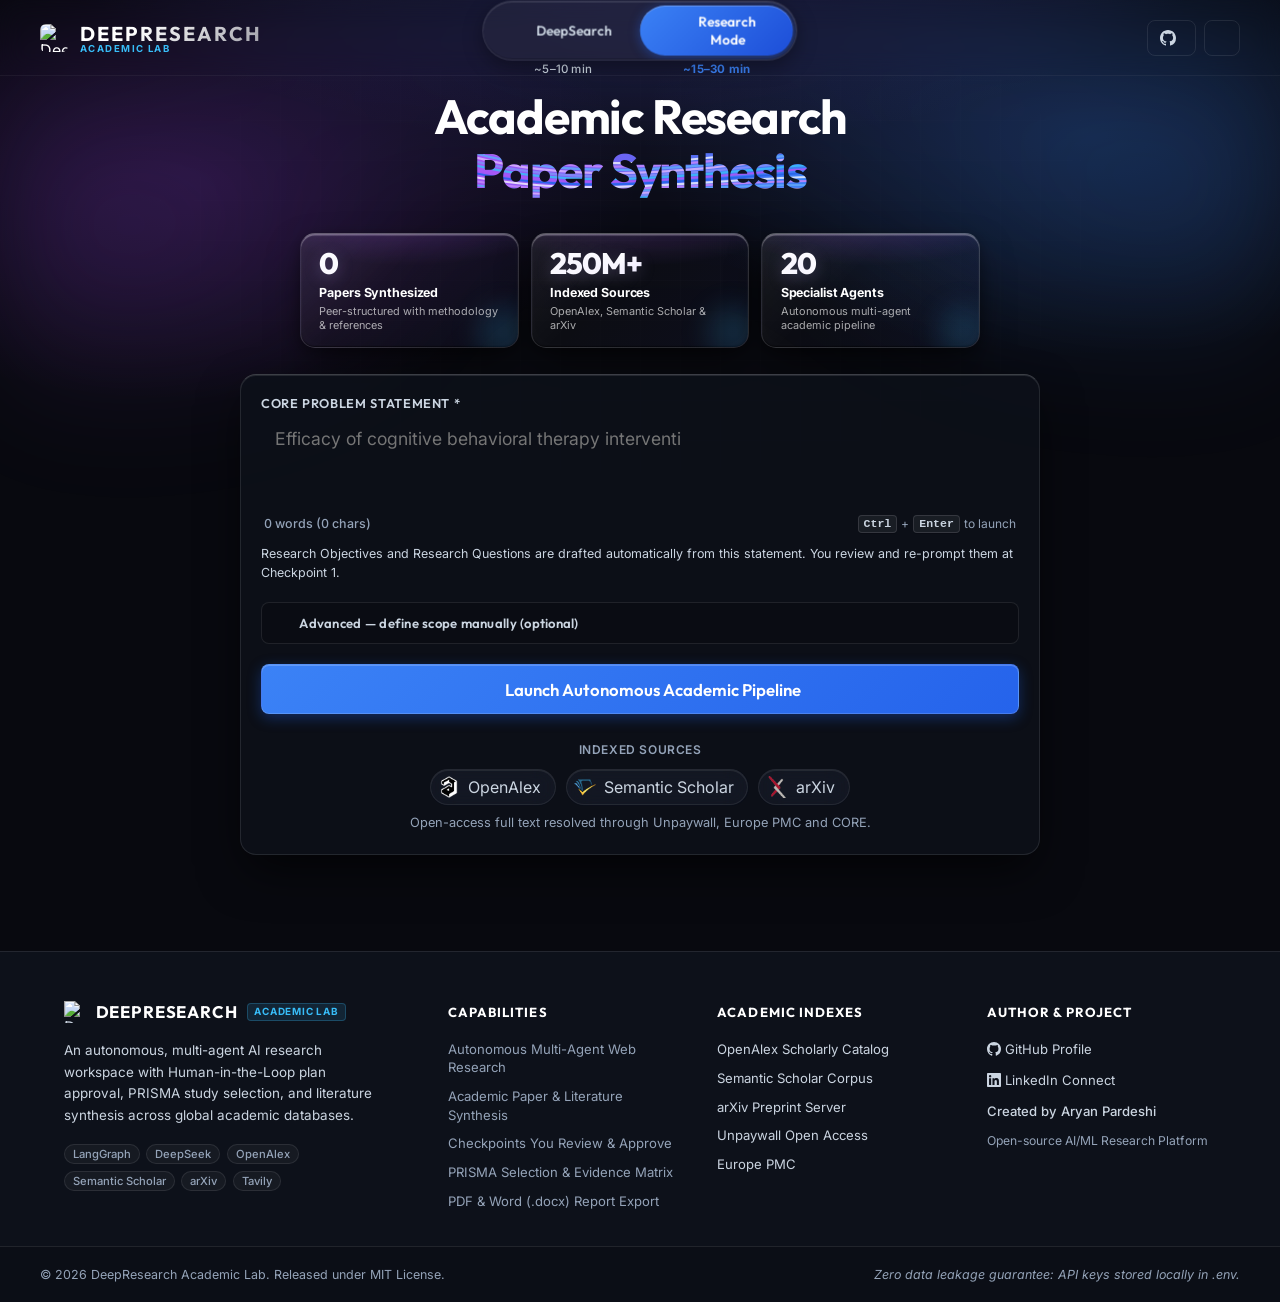
==== commit e5a9db43: "website rewamp and api errors fixed" ====
--- a/research-bot/frontend/index.html
+++ b/research-bot/frontend/index.html
@@ -116,7 +116,7 @@
     }
     </script>
 
-    <link rel="stylesheet" href="style.css?v=2.6.9">
+    <link rel="stylesheet" href="style.css?v=2.8.9">
     <!-- Marked.js for markdown parsing -->
     <script src="https://cdn.jsdelivr.net/npm/marked/marked.min.js"></script>
     <!-- DOMPurify for XSS sanitization -->
@@ -261,7 +261,7 @@
         
         <!-- View 1: Landing Panel -->
         <section id="landing-panel" class="panel" aria-label="DeepSearch Web Research">
-            <h1 class="hero-title">Ask anything. We will <span class="hero-accent">plan, research, and synthesize.</span></h1>
+            <h1 class="hero-title">Ask anything. We will <span class="canvas-text-target hero-accent" data-text="plan, research, and synthesize.">plan, research, and synthesize.</span></h1>
             <p class="hero-subtitle">Multi-agent web research workspace driven by autonomous agent loops.</p>
 
             <div class="search-box-container">
@@ -412,8 +412,26 @@
         <!-- Research Mode View 1: Input Panel -->
         <section id="rm-input-panel" class="panel active">
             <div class="rm-hero-header">
-                <h1 class="hero-title">Academic <span class="hero-accent">Research Paper Synthesis</span></h1>
-                <p class="hero-subtitle">20 autonomous agents, 3 academic API indexes, and 4 Human-in-the-Loop approval checkpoints.</p>
+                <h1 class="hero-title">Academic Research <span class="canvas-text-target hero-accent" data-text="Paper Synthesis">Paper Synthesis</span></h1>
+            </div>
+
+            <!-- Social Proof & Scale Metric Bento Showcase -->
+            <div class="rm-metrics-showcase">
+                <div class="rm-metric-card">
+                    <div class="metric-giant-val" id="rm-total-papers">0</div>
+                    <div class="metric-label">Papers Synthesized</div>
+                    <div class="metric-subtext">Peer-structured with methodology &amp; references</div>
+                </div>
+                <div class="rm-metric-card">
+                    <div class="metric-giant-val">250M+</div>
+                    <div class="metric-label">Indexed Sources</div>
+                    <div class="metric-subtext">OpenAlex, Semantic Scholar &amp; arXiv</div>
+                </div>
+                <div class="rm-metric-card">
+                    <div class="metric-giant-val">20</div>
+                    <div class="metric-label">Specialist Agents</div>
+                    <div class="metric-subtext">Autonomous multi-agent academic pipeline</div>
+                </div>
             </div>
 
             <div class="rm-input-card card">
@@ -479,25 +497,37 @@
         <section id="rm-workspace-panel" class="panel" style="position: relative;">
             <div class="rm-ambient-aura"></div>
             
-            <!-- Signature Element: Pipeline Progress Tracker (Collapsible) -->
-            <details class="pipeline-tracker-container card rm-glow-card" id="rm-tracker-details" open>
-                <summary class="tracker-header">
-                    <div class="tracker-title-group">
-                        <i data-lucide="git-merge" style="width: 18px; height: 18px; color: var(--academic-blue);"></i>
-                        <h2 class="tracker-title">Autonomous Academic Pipeline</h2>
-                        <span class="tracker-status-tag" id="rm-pipeline-status-tag" aria-live="polite">Waiting for your review — Checkpoint 1</span>
+            <!-- Autonomous Academic Pipeline Tracker -->
+            <div class="pipeline-tracker-card card" id="rm-tracker-card">
+                <div class="tracker-top-bar">
+                    <div class="tracker-title-wrap">
+                        <div class="stepper-icon-ring">
+                            <i data-lucide="git-merge" style="width: 16px; height: 16px; color: var(--academic-blue);"></i>
+                        </div>
+                        <div>
+                            <h3 class="stepper-headline">Autonomous Academic Pipeline</h3>
+                            <div class="stepper-live-sub">
+                                <span class="stepper-pulse-dot"></span>
+                                <span id="rm-active-task-label">Phase 1: Inception &amp; Scoping</span>
+                            </div>
+                        </div>
+                    </div>
+
+                    <div class="tracker-meta-group">
+                        <span class="stepper-status-pill" id="rm-pipeline-status-tag" aria-live="polite">Waiting for your review — Checkpoint 1</span>
                         <div class="rm-mini-timer" id="rm-timer-container" title="Elapsed Research Time">
                             <i data-lucide="clock" style="width: 12px; height: 12px;"></i>
                             <span id="rm-research-timer">00:00</span>
                         </div>
-                    </div>
-                    <div class="tracker-header-controls">
-                        <span class="tracker-toggle-lbl" id="tracker-toggle-lbl">Collapse</span>
-                        <i data-lucide="chevron-down" class="tracker-chevron-icon" style="width: 15px; height: 15px;"></i>
-                    </div>
-                </summary>
-
-                <div class="tracker-collapsible-content">
+                        <button class="tracker-collapse-btn" id="rm-tracker-collapse-toggle" type="button">
+                            <span id="tracker-toggle-lbl">Collapse</span>
+                            <i data-lucide="chevron-up" id="tracker-toggle-icon" style="width: 13px; height: 13px;"></i>
+                        </button>
+                    </div>
+                </div>
+
+                <div class="tracker-expandable-content" id="rm-tracker-expandable-content">
+                    <!-- 5 Corpus Stats Cards (Prominently visible during run) -->
                     <div class="rm-corpus-stats" id="rm-corpus-stats-bar">
                         <div class="stat-card"><span class="stat-num" id="stat-retrieved">0</span> <span class="stat-lbl">Retrieved</span></div>
                         <div class="stat-card"><span class="stat-num" id="stat-dedup">0</span> <span class="stat-lbl">Deduplicated</span></div>
@@ -506,22 +536,14 @@
                         <div class="stat-card"><span class="stat-num" id="stat-fulltext">0</span> <span class="stat-lbl">Full-Text</span></div>
                     </div>
 
-                    <div class="pipeline-steps-grid" id="rm-pipeline-steps-grid">
-                        <!-- 18 stages + 4 checkpoints rendered dynamically by phase -->
-                    </div>
-
-                    <!-- Live Execution Console Drawer -->
-                    <details class="rm-log-console" id="rm-log-drawer" style="margin-top: 0.5rem; background: #0f172a; border: 1px solid #334155; border-radius: 8px; color: #f8fafc; font-family: monospace; font-size: 0.8rem;">
-                        <summary class="rm-log-summary" style="padding: 0.4rem 0.8rem; cursor: pointer; user-select: none; font-weight: 600; display: flex; align-items: center; justify-content: space-between;">
-                            <span><i data-lucide="terminal" style="width: 13px; height: 13px; vertical-align: middle; margin-right: 6px;"></i> Live Pipeline Event Stream Log</span>
-                            <span class="badge" id="rm-log-count" style="background: #334155; padding: 2px 8px; border-radius: 12px; font-size: 0.72rem;">0 events</span>
-                        </summary>
-                        <div class="rm-log-body" id="rm-log-body" aria-live="polite" aria-atomic="false" style="max-height: 180px; overflow-y: auto; padding: 0.75rem 1rem; border-top: 1px solid #334155; line-height: 1.4;">
-                            <div class="rm-log-line info" style="color: #38bdf8;">[System] Pipeline console ready. Logs will stream dynamically.</div>
-                        </div>
-                    </details>
-                </div>
-            </details>
+                    <!-- Complete 20-Stage Real-Time Pipeline Matrix -->
+                    <div class="pipeline-stages-container" id="rm-stages-container">
+                        <div class="pipeline-stages-matrix" id="rm-stages-matrix">
+                            <!-- Populated dynamically: 4 phases, 20 stage pills with real-time state badges -->
+                        </div>
+                    </div>
+                </div>
+            </div>
 
             <!-- Main Content Area: HITL Review vs Live Paper Stream -->
             <div class="rm-workspace-body">
@@ -753,6 +775,6 @@
     <div class="toast-container" id="toast-container"></div>
 
     <!-- Application Script -->
-    <script src="app.js?v=2.6.9"></script>
+    <script src="app.js?v=2.8.9"></script>
 </body>
 </html>
--- a/research-bot/frontend/style.css
+++ b/research-bot/frontend/style.css
@@ -1,29 +1,29 @@
 @import url('https://fonts.googleapis.com/css2?family=Outfit:wght@300;400;500;600;700&family=Inter:wght@300;400;500;600;700&display=swap');
 
 :root {
-    --bg-dark: #09090b;
-    --bg-panel: #11141d;
-    --card-bg: rgba(18, 24, 38, 0.75);
-    --card-border: rgba(255, 255, 255, 0.08);
-    --border-hover: rgba(56, 189, 248, 0.4);
+    --bg-dark: #07090e;
+    --bg-panel: #0d111a;
+    --card-bg: rgba(13, 17, 26, 0.82);
+    --card-border: rgba(255, 255, 255, 0.09);
+    --border-hover: rgba(59, 130, 246, 0.45);
     
-    --accent-purple: #6366f1;
-    --accent-purple-hover: #4f46e5;
-    --accent-purple-glow: rgba(99, 102, 241, 0.25);
+    --accent-purple: #3b82f6;
+    --accent-purple-hover: #2563eb;
+    --accent-purple-glow: rgba(59, 130, 246, 0.28);
     
     --accent-teal: #10b981;
     --accent-teal-glow: rgba(16, 185, 129, 0.2);
     
     --accent-yellow: #f59e0b;
-    --accent-red: #ef4444;
+    --accent-red: #f43f5e;
     
-    --text-primary: #f8fafc;
+    --text-primary: #ffffff;
     --text-secondary: #cbd5e1;
-    --text-muted: #94a3b8; /* Enhanced from #52525b for 4.8:1 WCAG AA/AAA readability */
+    --text-muted: #94a3b8;
     
     --radius-lg: 16px;
-    --radius-md: 10px;
-    --radius-sm: 6px;
+    --radius-md: 12px;
+    --radius-sm: 8px;
     
     --font-outfit: 'Outfit', 'Inter', -apple-system, BlinkMacSystemFont, sans-serif;
     --font-inter: 'Inter', -apple-system, BlinkMacSystemFont, sans-serif;
@@ -37,18 +37,18 @@
     --spring-smooth: cubic-bezier(0.32, 0.72, 0, 1);
 
     /* Apple Specular Translucent Materials */
-    --apple-glass-dark: rgba(16, 22, 38, 0.75);
-    --apple-glass-border: rgba(255, 255, 255, 0.08);
-    --apple-specular-edge: inset 0 1px 0 0 rgba(255, 255, 255, 0.14);
-    --apple-ambient-shadow: 0 12px 36px -4px rgba(0, 0, 0, 0.45), 0 0 0 1px rgba(255, 255, 255, 0.06);
-
-    /* Academic Lab Palette */
-    --deep-space: #0B0F19;
-    --glass-panel: rgba(16, 22, 38, 0.78);
-    --academic-blue: #38BDF8;
-    --violet-pulse: #818CF8;
-    --emerald-verified: #34D399;
-    --amber-review: #FBBF24;
+    --apple-glass-dark: rgba(13, 17, 26, 0.82);
+    --apple-glass-border: rgba(255, 255, 255, 0.09);
+    --apple-specular-edge: inset 0 1px 0 0 rgba(255, 255, 255, 0.16);
+    --apple-ambient-shadow: 0 16px 40px -4px rgba(0, 0, 0, 0.65), 0 0 0 1px rgba(255, 255, 255, 0.06);
+
+    /* Obsidian Sapphire Academic Palette */
+    --deep-space: #07090e;
+    --glass-panel: rgba(13, 17, 26, 0.85);
+    --academic-blue: #38bdf8;
+    --violet-pulse: #60a5fa;
+    --emerald-verified: #10b981;
+    --amber-review: #f59e0b;
 }
 
 :root.light-mode {
@@ -56,33 +56,33 @@
     --bg-panel: #ffffff;
     --card-bg: rgba(255, 255, 255, 0.88);
     --card-border: #e2e8f0;
-    --border-hover: rgba(2, 132, 199, 0.4);
+    --border-hover: rgba(37, 99, 235, 0.4);
     
-    --accent-purple: #6366f1;
-    --accent-purple-hover: #4f46e5;
-    --accent-purple-glow: rgba(99, 102, 241, 0.15);
+    --accent-purple: #2563eb;
+    --accent-purple-hover: #1d4ed8;
+    --accent-purple-glow: rgba(37, 99, 235, 0.15);
     
     --accent-teal: #10b981;
     --accent-teal-glow: rgba(16, 185, 129, 0.15);
     
     --accent-yellow: #d97706;
-    --accent-red: #dc2626;
+    --accent-red: #e11d48;
     
     --text-primary: #0f172a;
     --text-secondary: #334155;
     --text-muted: #64748b;
 
     /* Apple Specular Translucent Materials - Light Mode */
-    --apple-glass-dark: rgba(255, 255, 255, 0.88);
+    --apple-glass-dark: rgba(255, 255, 255, 0.92);
     --apple-glass-border: rgba(0, 0, 0, 0.08);
     --apple-specular-edge: inset 0 1px 0 0 rgba(255, 255, 255, 0.9);
     --apple-ambient-shadow: 0 10px 30px -4px rgba(0, 0, 0, 0.08), 0 0 0 1px rgba(0, 0, 0, 0.04);
 
     /* Academic Lab Palette - Light Mode */
     --deep-space: #f8fafc;
-    --glass-panel: rgba(255, 255, 255, 0.92);
+    --glass-panel: rgba(255, 255, 255, 0.95);
     --academic-blue: #0284c7;
-    --violet-pulse: #6366f1;
+    --violet-pulse: #2563eb;
     --emerald-verified: #10b981;
     --amber-review: #d97706;
 }
@@ -95,22 +95,22 @@
 }
 
 body {
-    background-color: var(--bg-dark);
+    background: #08090f;
+    background-image: 
+        radial-gradient(ellipse 70% 45% at 50% -15%, rgba(99, 102, 241, 0.22), transparent 70%),
+        radial-gradient(ellipse 50% 35% at 85% 15%, rgba(59, 130, 246, 0.18), transparent 70%),
+        radial-gradient(ellipse 50% 35% at 15% 20%, rgba(147, 51, 234, 0.16), transparent 70%);
+    background-attachment: fixed;
     color: var(--text-primary);
     font-family: var(--font-inter);
     min-height: 100vh;
     display: flex;
     flex-direction: column;
     overflow-x: hidden;
-    /* The header is fixed, so body has to reserve its height. --header-offset is
-       measured from the real header by syncHeaderOffset() in app.js; the 80px
-       fallback only applies before that first measurement, or without JS. */
     padding-top: var(--header-offset, 80px);
 }
 
-/* Ambient backdrop: one fixed, blurred wash behind everything instead of the
-   free-floating orbs the earlier version used. It never scrolls, never
-   intercepts pointer events, and stays under every panel. */
+/* Ambient backdrop: seamless Linear-style deep indigo-violet & sapphire atmospheric aura */
 body::before {
     content: "";
     position: fixed;
@@ -118,14 +118,14 @@
     pointer-events: none;
     z-index: 0;
     background:
-        radial-gradient(46% 42% at 50% 8%,  rgba(99, 102, 241, 0.26), transparent 70%),
-        radial-gradient(38% 36% at 14% 24%, rgba(139, 92, 246, 0.18), transparent 72%),
-        radial-gradient(38% 36% at 86% 20%, rgba(56, 189, 248, 0.14), transparent 72%);
-    filter: blur(30px);
-    animation: ambientDrift 22s ease-in-out infinite alternate;
-}
-
-/* Faint grid so large empty regions still read as a surface, not a void. */
+        radial-gradient(60% 45% at 50% -5%, rgba(99, 102, 241, 0.2), transparent 75%),
+        radial-gradient(40% 35% at 10% 25%, rgba(168, 85, 247, 0.15), transparent 70%),
+        radial-gradient(45% 35% at 90% 20%, rgba(59, 130, 246, 0.18), transparent 70%);
+    filter: blur(50px);
+    animation: ambientDrift 20s ease-in-out infinite alternate;
+}
+
+/* Subtle, refined hairline grid */
 body::after {
     content: "";
     position: fixed;
@@ -133,16 +133,16 @@
     pointer-events: none;
     z-index: 0;
     background-image:
-        linear-gradient(rgba(255, 255, 255, 0.022) 1px, transparent 1px),
-        linear-gradient(90deg, rgba(255, 255, 255, 0.022) 1px, transparent 1px);
-    background-size: 56px 56px;
-    mask-image: radial-gradient(70% 55% at 50% 30%, #000 0%, transparent 100%);
-    -webkit-mask-image: radial-gradient(70% 55% at 50% 30%, #000 0%, transparent 100%);
+        linear-gradient(rgba(255, 255, 255, 0.012) 1px, transparent 1px),
+        linear-gradient(90deg, rgba(255, 255, 255, 0.012) 1px, transparent 1px);
+    background-size: 40px 40px;
+    mask-image: radial-gradient(70% 55% at 50% 25%, #000 0%, transparent 100%);
+    -webkit-mask-image: radial-gradient(70% 55% at 50% 25%, #000 0%, transparent 100%);
 }
 
 @keyframes ambientDrift {
-    from { transform: translate3d(-2%, 0, 0) scale(1); }
-    to   { transform: translate3d(2%, 3%, 0) scale(1.08); }
+    from { transform: translate3d(-1.5%, 0, 0) scale(1); }
+    to   { transform: translate3d(1.5%, 2%, 0) scale(1.06); }
 }
 
 @media (prefers-reduced-motion: reduce) {
@@ -151,8 +151,8 @@
 
 :root.light-mode body::before {
     background:
-        radial-gradient(46% 42% at 50% 8%,  rgba(99, 102, 241, 0.12), transparent 70%),
-        radial-gradient(38% 36% at 86% 20%, rgba(56, 189, 248, 0.08), transparent 72%);
+        radial-gradient(55% 42% at 50% 0%, rgba(99, 102, 241, 0.1), transparent 70%),
+        radial-gradient(40% 32% at 85% 15%, rgba(37, 99, 235, 0.08), transparent 70%);
 }
 
 :root.light-mode body::after { display: none; }
@@ -208,18 +208,19 @@
 /* Navigation Header */
 header {
     width: 100%;
-    height: 80px;
+    height: 76px;
     padding: 0 2.5rem;
     display: flex;
     justify-content: space-between;
     align-items: center;
-    border-bottom: 1px solid var(--card-border);
+    border-bottom: 1px solid rgba(255, 255, 255, 0.05);
+    background: transparent;
     backdrop-filter: blur(12px);
+    -webkit-backdrop-filter: blur(12px);
     position: fixed;
     top: 0;
     left: 0;
     z-index: 1000;
-    background-color: transparent;
 }
 
 .logo-container {
@@ -279,43 +280,188 @@
     padding-bottom: 5rem;
 }
 
+.rm-hero-header {
+    text-align: center;
+    margin-bottom: 1.75rem;
+}
+
 .hero-title {
     font-family: var(--font-outfit);
-    font-size: 3.1rem;
-    font-weight: 600;
-    letter-spacing: -0.02em;
-    line-height: 1.14;
-    margin-bottom: 1.1rem;
-    background: linear-gradient(135deg, #ffffff 40%, #c8c8d0 100%);
+    font-size: 3rem;
+    font-weight: 700;
+    letter-spacing: -0.03em;
+    line-height: 1.18;
+    margin-bottom: 0.85rem;
+    color: #ffffff;
+    text-wrap: balance;
+    max-width: 820px;
+    margin-left: auto;
+    margin-right: auto;
+}
+
+.hero-accent {
+    background: linear-gradient(135deg, #a78bfa 0%, #60a5fa 50%, #38bdf8 100%);
     -webkit-background-clip: text;
     background-clip: text;
     -webkit-text-fill-color: transparent;
 }
 
-/* The verbs carry the accent so the headline reads as two tones rather than one
-   flat block of white. Own background-clip, since the h1 already claims one. */
-.hero-accent {
-    background: linear-gradient(100deg, #60a5fa 0%, #818cf8 45%, #a78bfa 100%);
+.canvas-text-target {
+    display: inline-block;
+    position: relative;
+    vertical-align: top;
+    text-decoration: none;
+    line-height: inherit;
+}
+
+.canvas-text-canvas {
+    pointer-events: none;
+    position: absolute;
+    top: 0;
+    left: 0;
+}
+
+.hero-subtitle {
+    font-size: 1.05rem;
+    color: var(--text-secondary);
+    margin-bottom: 1.75rem;
+    font-weight: 400;
+    line-height: 1.55;
+    max-width: 650px;
+    margin-left: auto;
+    margin-right: auto;
+    text-wrap: balance;
+}
+
+/* Social Proof & Scale Metric Bento Showcase */
+.rm-metrics-showcase {
+    display: grid;
+    grid-template-columns: repeat(3, 1fr);
+    gap: 0.75rem;
+    max-width: 680px;
+    margin: 0 auto 1.6rem auto;
+}
+
+.rm-metric-card {
+    background: linear-gradient(
+        135deg,
+        rgba(255, 255, 255, 0.08) 0%,
+        rgba(255, 255, 255, 0.02) 40%,
+        rgba(99, 102, 241, 0.06) 100%
+    );
+    backdrop-filter: blur(28px) saturate(190%);
+    -webkit-backdrop-filter: blur(28px) saturate(190%);
+    border: 1px solid rgba(255, 255, 255, 0.12);
+    border-top: 1px solid rgba(255, 255, 255, 0.3);
+    border-radius: 15px;
+    padding: 0.95rem 1.15rem;
+    text-align: left;
+    display: flex;
+    flex-direction: column;
+    gap: 0.25rem;
+    box-shadow: 
+        inset 0 1.5px 1px 0 rgba(255, 255, 255, 0.35),
+        inset 0 -1px 1px 0 rgba(0, 0, 0, 0.4),
+        inset 0 0 20px rgba(255, 255, 255, 0.02),
+        0 16px 36px -6px rgba(0, 0, 0, 0.6),
+        0 3px 12px rgba(0, 0, 0, 0.25);
+    transition: transform 0.3s cubic-bezier(0.16, 1, 0.3, 1), border-color 0.3s ease, box-shadow 0.3s ease;
+    position: relative;
+    overflow: hidden;
+    isolation: isolate;
+}
+
+/* Liquid specular reflection sweep across top */
+.rm-metric-card::before {
+    content: "";
+    position: absolute;
+    inset: 0;
+    background: radial-gradient(
+        ellipse 90% 60% at 50% -20%,
+        rgba(255, 255, 255, 0.16) 0%,
+        rgba(168, 85, 247, 0.12) 40%,
+        transparent 80%
+    );
+    pointer-events: none;
+    z-index: 0;
+    transition: opacity 0.3s ease;
+}
+
+/* Liquid chromatic rim light on bottom corner */
+.rm-metric-card::after {
+    content: "";
+    position: absolute;
+    bottom: -25px;
+    right: -25px;
+    width: 80px;
+    height: 80px;
+    background: radial-gradient(circle, rgba(56, 189, 248, 0.2), transparent 70%);
+    pointer-events: none;
+    z-index: 0;
+    filter: blur(10px);
+}
+
+.rm-metric-card:hover {
+    transform: translateY(-3px) scale(1.015);
+    border-color: rgba(255, 255, 255, 0.28);
+    border-top-color: rgba(255, 255, 255, 0.55);
+    box-shadow: 
+        inset 0 2px 2px 0 rgba(255, 255, 255, 0.55),
+        inset 0 -1.5px 1px 0 rgba(0, 0, 0, 0.5),
+        0 22px 44px -8px rgba(0, 0, 0, 0.75),
+        0 0 24px rgba(129, 140, 248, 0.3);
+}
+
+.metric-giant-val {
+    font-family: var(--font-outfit);
+    font-size: 1.85rem;
+    font-weight: 800;
+    letter-spacing: -0.03em;
+    line-height: 1;
+    color: #ffffff;
+    background: linear-gradient(135deg, #ffffff 40%, #c4b5fd 100%);
     -webkit-background-clip: text;
     background-clip: text;
     -webkit-text-fill-color: transparent;
-}
-
-.hero-subtitle {
-    font-size: 1.05rem;
-    color: var(--text-secondary);
-    margin-bottom: 2.5rem;
-    font-weight: 300;
-    line-height: 1.6;
+    position: relative;
+    z-index: 1;
+    text-shadow: 0 4px 16px rgba(196, 181, 253, 0.25);
+}
+
+.metric-label {
+    font-size: 0.78rem;
+    font-weight: 700;
+    color: #ffffff;
+    margin-top: 0.1rem;
+    position: relative;
+    z-index: 1;
+    letter-spacing: -0.01em;
+}
+
+.metric-subtext {
+    font-size: 0.68rem;
+    color: rgba(255, 255, 255, 0.65);
+    line-height: 1.3;
+    position: relative;
+    z-index: 1;
+}
+
+@media (max-width: 768px) {
+    .rm-metrics-showcase {
+        grid-template-columns: 1fr;
+        gap: 0.75rem;
+    }
 }
 
 .search-box-container {
-    background: var(--card-bg);
-    border: 1px solid var(--card-border);
+    background: rgba(13, 17, 26, 0.88);
+    border: 1px solid rgba(255, 255, 255, 0.1);
+    border-top: 1px solid rgba(255, 255, 255, 0.2);
     border-radius: var(--radius-lg);
     padding: 1.25rem;
-    box-shadow: 0 8px 32px rgba(0, 0, 0, 0.4);
-    backdrop-filter: blur(12px);
+    box-shadow: 0 20px 48px -8px rgba(0, 0, 0, 0.7), inset 0 1px 0 rgba(255, 255, 255, 0.1);
+    backdrop-filter: blur(24px);
+    -webkit-backdrop-filter: blur(24px);
     transition: var(--transition-smooth);
     display: flex;
     flex-direction: column;
@@ -324,12 +470,12 @@
 }
 
 .search-box-container:focus-within {
-    border-color: var(--accent-purple);
-    box-shadow: 0 0 0 1px var(--accent-purple), 0 8px 32px var(--accent-purple-glow);
+    border-color: #3b82f6;
+    box-shadow: 0 0 0 1px #3b82f6, 0 20px 50px rgba(37, 99, 235, 0.25), inset 0 1px 0 rgba(255, 255, 255, 0.2);
 }
 
 .search-box-container:hover {
-    border-color: var(--border-hover);
+    border-color: rgba(59, 130, 246, 0.4);
 }
 
 .search-input {
@@ -402,13 +548,13 @@
     background-color: var(--accent-purple-glow);
     border-color: var(--accent-purple);
     color: #ffffff;
-    box-shadow: 0 0 10px rgba(99, 102, 241, 0.15);
+    box-shadow: 0 0 12px rgba(59, 130, 246, 0.25);
 }
 
 .btn-primary {
-    background-color: var(--accent-purple);
+    background: linear-gradient(135deg, #3b82f6, #2563eb);
     color: #ffffff;
-    border: none;
+    border: 1px solid rgba(255, 255, 255, 0.15);
     outline: none;
     padding: 0.65rem 1.5rem;
     border-radius: 8px;
@@ -420,12 +566,12 @@
     display: flex;
     align-items: center;
     gap: 0.5rem;
-    box-shadow: 0 4px 12px rgba(99, 102, 241, 0.3);
+    box-shadow: 0 4px 14px rgba(37, 99, 235, 0.35), inset 0 1px 0 rgba(255, 255, 255, 0.2);
 }
 
 .btn-primary:hover {
-    background-color: var(--accent-purple-hover);
-    box-shadow: 0 4px 20px rgba(99, 102, 241, 0.5);
+    background: linear-gradient(135deg, #60a5fa, #3b82f6);
+    box-shadow: 0 6px 20px rgba(37, 99, 235, 0.5), inset 0 1px 0 rgba(255, 255, 255, 0.3);
     transform: translateY(-1px);
 }
 
@@ -551,10 +697,19 @@
 
 .card {
     background: var(--card-bg);
-    border: 1px solid var(--card-border);
+    backdrop-filter: blur(20px);
+    -webkit-backdrop-filter: blur(20px);
+    border: 1px solid rgba(255, 255, 255, 0.08);
+    border-top: 1px solid rgba(255, 255, 255, 0.16);
     border-radius: var(--radius-md);
-    padding: 1.75rem;
-    box-shadow: 0 4px 20px rgba(0, 0, 0, 0.2);
+    padding: 1.5rem;
+    box-shadow: 0 12px 32px -4px rgba(0, 0, 0, 0.6), inset 0 1px 0 rgba(255, 255, 255, 0.08);
+    transition: var(--transition-smooth);
+}
+
+.card:hover {
+    border-color: rgba(59, 130, 246, 0.35);
+    box-shadow: 0 16px 40px -4px rgba(0, 0, 0, 0.7), 0 0 20px rgba(59, 130, 246, 0.1), inset 0 1px 0 rgba(255, 255, 255, 0.15);
 }
 
 .card-header {
@@ -2516,9 +2671,9 @@
     left: 4px;
     width: calc(50% - 4px);
     border-radius: 50px;
-    background: linear-gradient(135deg, #6366f1, #4338ca);
+    background: linear-gradient(135deg, #3b82f6, #1d4ed8);
     box-shadow:
-        0 2px 12px rgba(99, 102, 241, 0.45),
+        0 2px 12px rgba(37, 99, 235, 0.45),
         inset 0 1px 0 rgba(255, 255, 255, 0.25);
     transition: transform 0.45s cubic-bezier(0.34, 1.56, 0.64, 1);
     z-index: 0;
@@ -2750,29 +2905,86 @@
     margin-bottom: 0.25rem;
 }
 
-/* Matches .search-box-container's own spacing/backdrop rather than inheriting
-   the generic .card padding, so the two landing hero cards read as one design
-   instead of two different components. */
 .rm-input-card {
     max-width: 800px;
     margin: 0 auto;
     padding: 1.25rem;
+    background: rgba(13, 17, 26, 0.88);
+    border: 1px solid rgba(255, 255, 255, 0.1);
+    border-top: 1px solid rgba(255, 255, 255, 0.2);
+    border-radius: var(--radius-lg);
+    box-shadow: 0 20px 48px -8px rgba(0, 0, 0, 0.7), inset 0 1px 0 rgba(255, 255, 255, 0.1);
+    backdrop-filter: blur(24px);
+    -webkit-backdrop-filter: blur(24px);
+    transition: var(--transition-smooth);
+}
+
+/* Live cumulative "papers synthesized" counter on the Research Mode landing. */
+.rm-live-count {
+    display: inline-flex;
+    align-items: center;
+    gap: 0.4rem;
+    margin: 1rem auto 0;
+    padding: 0.4rem 0.85rem;
+    border-radius: 999px;
+    background: rgba(59, 130, 246, 0.1);
+    border: 1px solid rgba(59, 130, 246, 0.35);
+    color: var(--text-secondary);
+    font-size: 0.85rem;
+    font-family: var(--font-inter);
     backdrop-filter: blur(12px);
-    transition: var(--transition-smooth);
+    -webkit-backdrop-filter: blur(12px);
+    animation: rmLiveCountPulse 3.5s ease-in-out infinite;
+}
+
+.rm-live-count i[data-lucide] {
+    color: var(--academic-blue);
+}
+
+.rm-live-count strong {
+    color: var(--text-primary);
+    font-weight: 700;
+    font-variant-numeric: tabular-nums;
+}
+
+@keyframes rmLiveCountPulse {
+    0%, 100% { box-shadow: 0 0 0 0 rgba(59, 130, 246, 0.0); }
+    50% { box-shadow: 0 0 0 4px rgba(59, 130, 246, 0.12); }
+}
+
+:root.light-mode .rm-live-count {
+    background: rgba(37, 99, 235, 0.08);
+    border-color: rgba(37, 99, 235, 0.3);
+    color: var(--text-secondary);
 }
 
 /* Matches the DeepSearch search box: the panel carries the focus glow */
 .rm-input-card:focus-within {
-    border-color: var(--accent-purple);
-    box-shadow: 0 0 0 1px var(--accent-purple), 0 8px 32px var(--accent-purple-glow);
+    border-color: #3b82f6;
+    box-shadow: 0 0 0 1px #3b82f6, 0 20px 50px rgba(37, 99, 235, 0.25), inset 0 1px 0 rgba(255, 255, 255, 0.2);
 }
 
 /* The card already signals focus, so the textarea inside must not draw a second
-   ring around itself - that double outline was the boxed-in look. */
+   ring or border around itself - that double outline was the boxed-in look. */
+.rm-input-card .rm-textarea,
+.rm-input-card .rm-textarea-sm {
+    width: 100%;
+    background: transparent;
+    border: none;
+    outline: none !important;
+    color: var(--text-primary);
+    font-family: var(--font-inter);
+    resize: none;
+    box-shadow: none !important;
+}
+
 .rm-input-card .rm-textarea:focus,
-.rm-input-card .rm-textarea-sm:focus {
-    border-color: var(--border-hover);
-    box-shadow: none;
+.rm-input-card .rm-textarea:focus-visible,
+.rm-input-card .rm-textarea-sm:focus,
+.rm-input-card .rm-textarea-sm:focus-visible {
+    border: none !important;
+    outline: none !important;
+    box-shadow: none !important;
 }
 
 /* The primary field mirrors .search-input's type scale (1.1rem) - the two
@@ -2855,54 +3067,111 @@
     font-size: 1.05rem;
 }
 
-/* Signature Element: Pipeline Progress Tracker (Collapsible & Expandable) */
-.pipeline-tracker-container {
-    margin-bottom: 1rem;
-    padding: 0.65rem 1.1rem;
-    background: var(--glass-panel);
-    border: 1px solid rgba(56, 189, 248, 0.18);
+/* Signature Element: Autonomous Academic Stepper */
+.pipeline-stepper-card {
+    background: rgba(13, 17, 26, 0.85);
+    backdrop-filter: blur(24px);
+    -webkit-backdrop-filter: blur(24px);
+    border: 1px solid rgba(255, 255, 255, 0.08);
+    border-top: 1px solid rgba(255, 255, 255, 0.18);
     border-radius: var(--radius-md);
-    box-shadow: 0 4px 20px rgba(0, 0, 0, 0.25);
+    padding: 1rem 1.35rem;
+    box-shadow: 0 12px 32px -4px rgba(0, 0, 0, 0.6), inset 0 1px 0 rgba(255, 255, 255, 0.08);
+    margin-bottom: 1.25rem;
     transition: var(--transition-smooth);
 }
 
-.pipeline-tracker-container summary.tracker-header {
+.stepper-top-bar {
     display: flex;
     justify-content: space-between;
     align-items: center;
-    cursor: pointer;
-    user-select: none;
-    list-style: none;
-    padding: 0.2rem 0;
-    gap: 0.5rem;
-}
-
-.pipeline-tracker-container summary.tracker-header::-webkit-details-marker {
-    display: none;
-}
-
-.tracker-title-group {
-    display: flex;
-    align-items: center;
-    gap: 0.6rem;
+    gap: 1rem;
     flex-wrap: wrap;
-}
-
-.tracker-title {
+    margin-bottom: 0.85rem;
+}
+
+.stepper-title-wrap {
+    display: flex;
+    align-items: center;
+    gap: 0.75rem;
+}
+
+.stepper-icon-ring {
+    width: 32px;
+    height: 32px;
+    border-radius: 8px;
+    background: rgba(56, 189, 248, 0.1);
+    border: 1px solid rgba(56, 189, 248, 0.25);
+    display: flex;
+    align-items: center;
+    justify-content: center;
+    flex-shrink: 0;
+}
+
+.stepper-headline {
     font-family: var(--font-outfit);
     font-size: 0.95rem;
     font-weight: 600;
-    color: var(--text-primary);
-}
-
-.tracker-status-tag {
+    color: #ffffff;
+    margin: 0;
+    line-height: 1.2;
+}
+
+.stepper-live-sub {
+    display: flex;
+    align-items: center;
+    gap: 0.45rem;
+    font-size: 0.76rem;
+    color: var(--text-secondary);
+    margin-top: 0.2rem;
+}
+
+.stepper-pulse-dot {
+    width: 6px;
+    height: 6px;
+    border-radius: 50%;
+    background: var(--academic-blue);
+    box-shadow: 0 0 8px var(--academic-blue);
+    animation: pulseDot 1.4s ease-in-out infinite;
+}
+
+.stepper-meta-group {
+    display: flex;
+    align-items: center;
+    gap: 0.6rem;
+}
+
+.stepper-status-pill {
     font-size: 0.72rem;
     font-weight: 600;
-    padding: 0.15rem 0.6rem;
+    padding: 0.2rem 0.65rem;
     border-radius: 50px;
-    background: rgba(99, 102, 241, 0.12);
-    color: var(--violet-pulse);
-    border: 1px solid rgba(99, 102, 241, 0.25);
+    background: rgba(59, 130, 246, 0.12);
+    color: var(--academic-blue);
+    border: 1px solid rgba(59, 130, 246, 0.3);
+}
+
+.stepper-status-pill.review {
+    background: rgba(245, 158, 11, 0.12);
+    color: var(--amber-review);
+    border-color: rgba(245, 158, 11, 0.35);
+}
+
+.stepper-status-pill.completed {
+    background: rgba(16, 185, 129, 0.12);
+    color: var(--emerald-verified);
+    border-color: rgba(16, 185, 129, 0.35);
+}
+
+.rm-resume-banner {
+    background: rgba(16, 23, 38, 0.75);
+    border: 1px solid rgba(59, 130, 246, 0.25);
+    border-radius: var(--radius-md);
+    padding: 0.75rem 1.1rem;
+    backdrop-filter: blur(16px);
+    -webkit-backdrop-filter: blur(16px);
+    box-shadow: 0 4px 20px rgba(0, 0, 0, 0.35);
+    margin-bottom: 1.25rem;
 }
 
 /* Super minimal Research Mode timer */
@@ -2997,9 +3266,9 @@
 .rm-corpus-stats {
     display: grid;
     grid-template-columns: repeat(5, minmax(0, 1fr));
-    gap: 0.5rem;
-    margin-top: 0.35rem;
-    margin-bottom: 0.5rem;
+    gap: 0.35rem;
+    margin-top: 0.2rem;
+    margin-bottom: 0.4rem;
     width: 100%;
 }
 
@@ -3007,12 +3276,12 @@
     background: rgba(255, 255, 255, 0.02);
     border: 1px solid var(--card-border);
     border-radius: 6px;
-    padding: 0.35rem 0.5rem;
+    padding: 0.2rem 0.45rem;
     text-align: center;
     display: flex;
     align-items: center;
     justify-content: center;
-    gap: 0.35rem;
+    gap: 0.3rem;
     min-width: 0;
     transition: var(--transition-fast);
 }
@@ -3023,14 +3292,14 @@
 }
 
 .stat-num {
-    font-size: 0.95rem;
+    font-size: 0.85rem;
     font-weight: 700;
     color: var(--academic-blue);
     font-variant-numeric: tabular-nums;
 }
 
 .stat-lbl {
-    font-size: 0.68rem;
+    font-size: 0.65rem;
     color: var(--text-muted);
     display: inline;
     white-space: nowrap;
@@ -3050,49 +3319,46 @@
     color: #64748b;
 }
 
-/* Multi-line flex wrapped step chips layout (no side scrolling) */
-.pipeline-steps-grid {
-    display: flex;
-    flex-wrap: wrap;
-    gap: 0.35rem 0.4rem;
-    padding: 0.25rem 0 0.4rem 0;
-}
-
+/* Compact step chips layout */
 .pipeline-step {
-    background: rgba(255, 255, 255, 0.02);
+    background: rgba(255, 255, 255, 0.03);
     border: 1px solid var(--card-border);
-    border-radius: 20px;
-    padding: 0.25rem 0.65rem;
-    display: flex;
-    flex-direction: row;
-    align-items: center;
-    gap: 0.35rem;
+    border-radius: 4px;
+    padding: 0.12rem 0.35rem;
+    display: inline-flex;
+    align-items: center;
+    gap: 0.25rem;
     white-space: nowrap;
+    overflow: hidden;
+    text-overflow: ellipsis;
+    max-width: 100%;
     transition: var(--transition-smooth);
+    line-height: 1.2;
 }
 
 .pipeline-step.completed {
-    border-color: rgba(52, 211, 153, 0.4);
-    background: rgba(52, 211, 153, 0.06);
+    border-color: rgba(52, 211, 153, 0.35);
+    background: rgba(52, 211, 153, 0.08);
 }
 
 .pipeline-step.active {
     border-color: var(--academic-blue);
-    background: rgba(56, 189, 248, 0.12);
-    box-shadow: 0 0 8px rgba(56, 189, 248, 0.3);
+    background: rgba(56, 189, 248, 0.15);
+    box-shadow: 0 0 6px rgba(56, 189, 248, 0.3);
     animation: active-step-pulse 2s infinite alternate;
 }
 
 .pipeline-step.hitl {
     border-color: rgba(251, 191, 36, 0.4);
-    background: rgba(251, 191, 36, 0.06);
+    background: rgba(251, 191, 36, 0.08);
 }
 
 .step-number {
-    font-size: 0.62rem;
+    font-size: 0.55rem;
     font-weight: 700;
     color: var(--text-muted);
     letter-spacing: 0.02em;
+    flex-shrink: 0;
 }
 
 .pipeline-step.completed .step-number { color: var(--emerald-verified); }
@@ -3100,10 +3366,12 @@
 .pipeline-step.hitl .step-number { color: var(--amber-review); }
 
 .step-label {
-    font-size: 0.72rem;
-    font-weight: 600;
+    font-size: 0.65rem;
+    font-weight: 500;
     color: var(--text-secondary);
-    line-height: 1;
+    white-space: nowrap;
+    overflow: hidden;
+    text-overflow: ellipsis;
 }
 
 .pipeline-step.completed .step-label { color: var(--text-primary); }
@@ -3163,6 +3431,11 @@
 /* Paper Output Card */
 .rm-paper-card {
     min-height: 500px;
+    background: rgba(11, 15, 23, 0.9);
+    border: 1px solid rgba(255, 255, 255, 0.09);
+    border-top: 1px solid rgba(56, 189, 248, 0.35);
+    border-radius: var(--radius-md);
+    box-shadow: 0 20px 48px rgba(0, 0, 0, 0.65), 0 0 24px rgba(56, 189, 248, 0.06);
 }
 
 .paper-header {
@@ -4642,69 +4915,396 @@
     color: #475569;
 }
 
-/* 4. Phased Pipeline Tracker Styling */
+/* 4. Autonomous Academic Pipeline Tracker (Compact & High-Density) */
+.pipeline-tracker-card {
+    background: rgba(13, 17, 26, 0.82);
+    backdrop-filter: blur(24px) saturate(180%);
+    -webkit-backdrop-filter: blur(24px) saturate(180%);
+    border: 1px solid rgba(255, 255, 255, 0.08);
+    border-top: 1px solid rgba(255, 255, 255, 0.18);
+    border-radius: 12px;
+    padding: 0.65rem 0.95rem;
+    box-shadow: 0 10px 28px -6px rgba(0, 0, 0, 0.5), inset 0 1px 0 rgba(255, 255, 255, 0.12);
+    margin-bottom: 0.85rem;
+    transition: var(--transition-smooth);
+}
+
+.pipeline-tracker-card.active-execution {
+    border-color: rgba(56, 189, 248, 0.3);
+    box-shadow: 0 12px 32px -6px rgba(0, 0, 0, 0.6), 0 0 20px rgba(56, 189, 248, 0.12);
+}
+
+.tracker-top-bar {
+    display: flex;
+    justify-content: space-between;
+    align-items: center;
+    flex-wrap: wrap;
+    gap: 0.5rem;
+}
+
+.tracker-title-wrap {
+    display: flex;
+    align-items: center;
+    gap: 0.5rem;
+}
+
+.stepper-icon-ring {
+    width: 26px;
+    height: 26px;
+    border-radius: 6px;
+    background: rgba(56, 189, 248, 0.1);
+    border: 1px solid rgba(56, 189, 248, 0.25);
+    display: flex;
+    align-items: center;
+    justify-content: center;
+    flex-shrink: 0;
+}
+
+.stepper-headline {
+    font-size: 0.88rem;
+    font-weight: 700;
+    color: #ffffff;
+    margin: 0;
+    line-height: 1.2;
+}
+
+.stepper-live-sub {
+    display: flex;
+    align-items: center;
+    gap: 0.35rem;
+    font-size: 0.68rem;
+    color: var(--text-muted);
+    margin-top: 0.05rem;
+}
+
+.stepper-pulse-dot {
+    width: 5px;
+    height: 5px;
+    border-radius: 50%;
+    background: var(--academic-blue);
+    animation: pulseDot 1.4s ease-in-out infinite;
+}
+
+.tracker-meta-group {
+    display: flex;
+    align-items: center;
+    gap: 0.45rem;
+    flex-wrap: wrap;
+}
+
+.stepper-status-pill {
+    font-size: 0.68rem;
+    font-weight: 600;
+    color: var(--text-secondary);
+    background: rgba(255, 255, 255, 0.04);
+    border: 1px solid rgba(255, 255, 255, 0.09);
+    padding: 0.18rem 0.55rem;
+    border-radius: 50px;
+}
+
+.stepper-status-pill.review {
+    background: rgba(245, 158, 11, 0.12);
+    border-color: rgba(245, 158, 11, 0.4);
+    color: #fef3c7;
+    box-shadow: 0 0 8px rgba(245, 158, 11, 0.2);
+}
+
+.stepper-status-pill.completed {
+    background: rgba(16, 185, 129, 0.1);
+    border-color: rgba(16, 185, 129, 0.35);
+    color: #6ee7b7;
+}
+
+.tracker-collapse-btn {
+    background: rgba(255, 255, 255, 0.04);
+    border: 1px solid rgba(255, 255, 255, 0.08);
+    color: var(--text-secondary);
+    padding: 0.18rem 0.45rem;
+    border-radius: 5px;
+    font-size: 0.68rem;
+    font-weight: 600;
+    cursor: pointer;
+    display: inline-flex;
+    align-items: center;
+    gap: 0.25rem;
+    transition: var(--transition-fast);
+}
+
+.tracker-collapse-btn:hover {
+    background: rgba(255, 255, 255, 0.08);
+    color: #ffffff;
+}
+
+.tracker-expandable-content {
+    margin-top: 0.55rem;
+    display: flex;
+    flex-direction: column;
+    gap: 0.55rem;
+    animation: fadeIn 0.2s ease;
+}
+
+/* 5 Corpus Stats Cards (Ultra-Sleek Inline Strip) */
+.rm-corpus-stats {
+    display: grid;
+    grid-template-columns: repeat(5, 1fr);
+    gap: 0.4rem;
+    width: 100%;
+}
+
+.stat-card {
+    background: rgba(255, 255, 255, 0.025);
+    border: 1px solid rgba(255, 255, 255, 0.06);
+    border-radius: 6px;
+    padding: 0.3rem 0.5rem;
+    text-align: center;
+    display: flex;
+    flex-direction: row;
+    align-items: center;
+    justify-content: center;
+    gap: 0.35rem;
+    transition: var(--transition-fast);
+}
+
+.stat-card:hover {
+    background: rgba(255, 255, 255, 0.05);
+    border-color: rgba(255, 255, 255, 0.12);
+}
+
+.stat-num {
+    font-family: var(--font-outfit);
+    font-size: 0.92rem;
+    font-weight: 800;
+    color: var(--academic-blue);
+    line-height: 1;
+}
+
+.stat-lbl {
+    font-size: 0.62rem;
+    font-weight: 600;
+    color: var(--text-muted);
+    text-transform: uppercase;
+    letter-spacing: 0.03em;
+}
+
+/* 4-Phase Connected Real-Time Pipeline Matrix (Compressed Density) */
+.pipeline-stages-container {
+    width: 100%;
+}
+
+.pipeline-stages-matrix {
+    display: grid;
+    grid-template-columns: repeat(4, 1fr);
+    gap: 0.45rem;
+}
+
 .pipeline-phase-group {
-    background: rgba(255, 255, 255, 0.015);
+    background: rgba(0, 0, 0, 0.22);
     border: 1px solid rgba(255, 255, 255, 0.05);
-    border-radius: var(--radius-sm);
-    padding: 0.75rem 0.85rem;
+    border-radius: 8px;
+    padding: 0.45rem 0.55rem;
     display: flex;
     flex-direction: column;
-    gap: 0.6rem;
-    transition: border-color 0.25s ease, background-color 0.25s ease;
+    gap: 0.35rem;
+    transition: var(--transition-fast);
 }
 
 .pipeline-phase-group.phase-active {
     background: rgba(56, 189, 248, 0.03);
-    border-color: rgba(56, 189, 248, 0.25);
-}
-
-.pipeline-phase-group.phase-completed {
-    border-color: rgba(52, 211, 153, 0.2);
+    border-color: rgba(56, 189, 248, 0.3);
+    box-shadow: 0 0 12px rgba(56, 189, 248, 0.06);
+}
+
+.pipeline-phase-group.phase-done {
+    border-color: rgba(16, 185, 129, 0.15);
 }
 
 .phase-group-header {
     display: flex;
     align-items: center;
+    gap: 0.3rem;
+    padding-bottom: 0.25rem;
+    border-bottom: 1px solid rgba(255, 255, 255, 0.04);
+}
+
+.phase-num-pill {
+    font-size: 0.56rem;
+    font-weight: 800;
+    text-transform: uppercase;
+    color: var(--academic-blue);
+    background: rgba(56, 189, 248, 0.1);
+    padding: 0.08rem 0.3rem;
+    border-radius: 3px;
+}
+
+.phase-group-title {
+    font-size: 0.68rem;
+    font-weight: 700;
+    color: var(--text-secondary);
+    white-space: nowrap;
+    overflow: hidden;
+    text-overflow: ellipsis;
+}
+
+.phase-stages-chips {
+    display: flex;
+    flex-direction: column;
+    gap: 0.2rem;
+}
+
+/* 2-Column layout for Phase 4 so it stays flat and compact */
+.pipeline-phase-group:nth-child(4) .phase-stages-chips {
+    display: grid;
+    grid-template-columns: repeat(2, 1fr);
+    gap: 0.2rem;
+}
+
+.stage-flow-chip {
+    display: flex;
+    align-items: center;
+    gap: 0.3rem;
+    padding: 0.2rem 0.4rem;
+    border-radius: 4px;
+    background: rgba(255, 255, 255, 0.02);
+    border: 1px solid rgba(255, 255, 255, 0.04);
+    font-size: 0.66rem;
+    color: var(--text-muted);
+    transition: var(--transition-fast);
+    position: relative;
+    line-height: 1.2;
+}
+
+.stage-flow-chip.completed {
+    background: rgba(16, 185, 129, 0.08);
+    border-color: rgba(16, 185, 129, 0.22);
+    color: var(--text-primary);
+}
+
+.stage-flow-chip.active {
+    background: rgba(56, 189, 248, 0.14);
+    border-color: rgba(56, 189, 248, 0.4);
+    color: #ffffff;
+    font-weight: 600;
+    box-shadow: 0 0 10px rgba(56, 189, 248, 0.2);
+}
+
+.stage-flow-chip.is-hitl-stage {
+    border-left: 2px solid #f59e0b;
+}
+
+.stage-flow-chip.review.active {
+    background: rgba(245, 158, 11, 0.14);
+    border-color: rgba(245, 158, 11, 0.45);
+    color: #fef3c7;
+    box-shadow: 0 0 10px rgba(245, 158, 11, 0.2);
+}
+
+.stage-chip-icon {
+    display: flex;
+    align-items: center;
+    justify-content: center;
+    flex-shrink: 0;
+}
+
+.stage-chip-name {
+    flex: 1;
+    white-space: nowrap;
+    overflow: hidden;
+    text-overflow: ellipsis;
+}
+
+.stage-chip-live-dot {
+    width: 5px;
+    height: 5px;
+    border-radius: 50%;
+    background: var(--academic-blue);
+    box-shadow: 0 0 5px var(--academic-blue);
+    animation: pulseDot 1.2s infinite ease-in-out;
+}
+
+@media (max-width: 960px) {
+    .pipeline-stages-matrix {
+        grid-template-columns: repeat(2, 1fr);
+    }
+    .rm-corpus-stats {
+        grid-template-columns: repeat(3, 1fr);
+    }
+}
+
+@media (max-width: 640px) {
+    .pipeline-stages-matrix {
+        grid-template-columns: 1fr;
+    }
+    .rm-corpus-stats {
+        grid-template-columns: repeat(2, 1fr);
+    }
+}
+
+/* Workspace Grid: Main Column & Sources Sidebar */
+.rm-workspace-grid {
+    display: grid;
+    grid-template-columns: minmax(0, 1fr) 330px;
+    gap: 1.5rem;
+    align-items: start;
+    width: 100%;
+}
+
+.rm-main-column {
+    min-width: 0;
+    display: flex;
+    flex-direction: column;
+    gap: 1.25rem;
+}
+
+.rm-sources-sidebar {
+    position: sticky;
+    top: calc(var(--header-offset, 80px) + 1rem);
+    max-height: calc(100vh - 120px);
+    display: flex;
+    flex-direction: column;
+    overflow: hidden;
+    background: rgba(13, 17, 26, 0.82);
+    backdrop-filter: blur(20px);
+    -webkit-backdrop-filter: blur(20px);
+    border: 1px solid rgba(255, 255, 255, 0.08);
+    border-top: 1px solid rgba(255, 255, 255, 0.18);
+    border-radius: 16px;
+    box-shadow: 0 12px 32px rgba(0, 0, 0, 0.4);
+}
+
+.rm-sources-header {
+    display: flex;
     justify-content: space-between;
+    align-items: center;
+    padding: 0.85rem 1rem;
+    border-bottom: 1px solid rgba(255, 255, 255, 0.06);
+}
+
+.rm-sources-grid {
+    overflow-y: auto;
+    padding: 0.75rem;
+    display: flex;
+    flex-direction: column;
     gap: 0.5rem;
-}
-
-.phase-title-wrap {
-    display: flex;
-    align-items: center;
-    gap: 0.4rem;
-}
-
-.phase-badge {
-    font-size: 0.68rem;
-    padding: 2px 7px;
-    border-radius: 10px;
-    background: rgba(255, 255, 255, 0.06);
-    color: var(--text-secondary);
-    text-transform: uppercase;
-}
-
-.pipeline-phase-group.phase-active .phase-badge {
-    background: rgba(56, 189, 248, 0.15);
-    color: var(--academic-blue);
-}
-
-.pipeline-phase-group.phase-completed .phase-badge {
-    background: rgba(52, 211, 153, 0.15);
-    color: var(--emerald-verified);
-}
-
-.phase-title {
-    font-size: 0.82rem;
-    font-weight: 600;
-    color: var(--text-primary);
-}
-
-.phase-steps-row {
-    display: grid;
-    grid-template-columns: repeat(auto-fit, minmax(130px, 1fr));
-    gap: 0.45rem;
+    max-height: calc(100vh - 220px);
+}
+
+.sources-empty-state {
+    padding: 2rem 1rem;
+    text-align: center;
+    display: flex;
+    flex-direction: column;
+    align-items: center;
+    justify-content: center;
+}
+
+@media (max-width: 1100px) {
+    .rm-workspace-grid {
+        grid-template-columns: 1fr;
+    }
+    .rm-sources-sidebar {
+        position: static;
+        max-height: 500px;
+    }
 }
 
 /* 5. Sticky Table of Contents Outline & Paper Workspace Layout */
@@ -4722,15 +5322,17 @@
     top: calc(var(--header-offset, 80px) + 1rem);
     max-height: calc(100vh - 140px);
     overflow-y: auto;
-    background: rgba(18, 24, 38, 0.6);
-    backdrop-filter: blur(16px);
-    -webkit-backdrop-filter: blur(16px);
-    border: 1px solid rgba(255, 255, 255, 0.06);
+    background: rgba(13, 17, 26, 0.82);
+    backdrop-filter: blur(20px);
+    -webkit-backdrop-filter: blur(20px);
+    border: 1px solid rgba(255, 255, 255, 0.08);
+    border-top: 1px solid rgba(255, 255, 255, 0.16);
     border-radius: var(--radius-sm);
     padding: 0.75rem;
     display: flex;
     flex-direction: column;
     gap: 0.5rem;
+    box-shadow: 0 10px 30px rgba(0, 0, 0, 0.45);
     transition: all 0.25s var(--spring-snappy);
 }
 
@@ -4958,9 +5560,42 @@
 }
 
 /* 9. WCAG 2.2 Accessible Focus Indicators */
-:focus-visible {
+button:focus-visible,
+a:focus-visible,
+summary:focus-visible,
+.btn-primary:focus-visible,
+.btn-secondary:focus-visible,
+.btn-icon:focus-visible,
+.mode-tab:focus-visible,
+.chip:focus-visible,
+.source-filter-chip:focus-visible,
+.dropdown-item:focus-visible,
+.index-chip:focus-visible {
     outline: 2px solid var(--academic-blue) !important;
     outline-offset: 2px !important;
+}
+
+/* Ensure inner textareas and inputs never get inner highlight outlines or double boxes */
+textarea,
+textarea:focus,
+textarea:focus-visible,
+input:focus,
+input:focus-visible,
+.search-input,
+.search-input:focus,
+.search-input:focus-visible,
+.rm-textarea,
+.rm-textarea:focus,
+.rm-textarea:focus-visible,
+.rm-textarea-sm,
+.rm-textarea-sm:focus,
+.rm-textarea-sm:focus-visible,
+.feedback-textarea:focus,
+.feedback-textarea:focus-visible,
+.rm-hitl-feedback-input:focus,
+.rm-hitl-feedback-input:focus-visible {
+    outline: none !important;
+    outline-offset: 0 !important;
 }
 
 /* 10. Safe Area Insets for Mobile */
@@ -4968,5 +5603,237 @@
     padding-bottom: env(safe-area-inset-bottom, 0);
 }
 
-
-
+/* ==========================================================================
+   PREMIUM APPLE LOADERS & INTERACTIVE BUTTON SPINNERS
+   ========================================================================== */
+
+.btn-loader-wrap {
+    display: inline-flex;
+    align-items: center;
+    justify-content: center;
+    gap: 0.65rem;
+    color: #ffffff;
+    font-weight: 600;
+}
+
+.apple-spin-ring {
+    width: 18px;
+    height: 18px;
+    border-radius: 50%;
+    border: 2.2px solid rgba(255, 255, 255, 0.25);
+    border-top-color: #ffffff;
+    border-right-color: rgba(255, 255, 255, 0.85);
+    box-shadow: 0 0 10px rgba(255, 255, 255, 0.35);
+    animation: appleSpin 0.75s cubic-bezier(0.4, 0, 0.2, 1) infinite;
+    flex-shrink: 0;
+}
+
+.apple-spin-ring.lg {
+    width: 28px;
+    height: 28px;
+    border-width: 3px;
+    border-color: rgba(56, 189, 248, 0.2);
+    border-top-color: var(--academic-blue);
+    border-right-color: var(--accent-purple);
+    box-shadow: 0 0 16px rgba(56, 189, 248, 0.4);
+}
+
+@keyframes appleSpin {
+    0% { transform: rotate(0deg); }
+    100% { transform: rotate(360deg); }
+}
+
+.btn-loader-text {
+    font-size: 0.95rem;
+    letter-spacing: -0.01em;
+    display: inline-flex;
+    align-items: center;
+}
+
+.loading-dots {
+    display: inline-flex;
+    width: 14px;
+    margin-left: 2px;
+}
+
+.loading-dots span {
+    animation: dotBlink 1.4s infinite both;
+    font-weight: 700;
+}
+
+.loading-dots span:nth-child(2) { animation-delay: 0.2s; }
+.loading-dots span:nth-child(3) { animation-delay: 0.4s; }
+
+@keyframes dotBlink {
+    0%, 20% { opacity: 0; transform: translateY(0); }
+    50% { opacity: 1; transform: translateY(-1px); }
+    100% { opacity: 0; transform: translateY(0); }
+}
+
+/* Button Loading Shimmer */
+.btn-primary:disabled {
+    opacity: 0.94;
+    cursor: wait;
+    position: relative;
+    overflow: hidden;
+}
+
+.btn-primary:disabled::after {
+    content: '';
+    position: absolute;
+    top: 0;
+    left: -150%;
+    width: 150%;
+    height: 100%;
+    background: linear-gradient(
+        90deg,
+        transparent 0%,
+        rgba(255, 255, 255, 0.2) 50%,
+        transparent 100%
+    );
+    animation: btnShimmer 1.8s ease-in-out infinite;
+    pointer-events: none;
+}
+
+@keyframes btnShimmer {
+    0% { transform: translateX(0); }
+    100% { transform: translateX(200%); }
+}
+
+/* Workspace Scope Loader Card */
+.rm-scope-loader {
+    margin-bottom: 1.5rem;
+    padding: 1.25rem 1.5rem;
+    background: var(--glass-panel);
+    border: 1px solid rgba(56, 189, 248, 0.28);
+    border-radius: var(--radius-md);
+    box-shadow: 0 8px 32px rgba(0, 0, 0, 0.3), 0 0 20px rgba(56, 189, 248, 0.08);
+    animation: fade-in 0.35s ease-out;
+}
+
+.rm-scope-loader-inner {
+    display: flex;
+    align-items: center;
+    gap: 1.25rem;
+}
+
+/* Apple Radar Spinner */
+.apple-radar-spinner {
+    position: relative;
+    width: 44px;
+    height: 44px;
+    flex-shrink: 0;
+    display: flex;
+    align-items: center;
+    justify-content: center;
+}
+
+.radar-core {
+    width: 14px;
+    height: 14px;
+    border-radius: 50%;
+    background: linear-gradient(135deg, var(--academic-blue), var(--accent-purple));
+    box-shadow: 0 0 12px var(--academic-blue);
+    z-index: 2;
+}
+
+.radar-wave {
+    position: absolute;
+    inset: 0;
+    border-radius: 50%;
+    border: 1.5px solid var(--academic-blue);
+    opacity: 0;
+    animation: radarPulse 2s cubic-bezier(0.215, 0.61, 0.355, 1) infinite;
+}
+
+.radar-wave-1 { animation-delay: 0s; }
+.radar-wave-2 { animation-delay: 0.65s; }
+.radar-wave-3 { animation-delay: 1.3s; }
+
+@keyframes radarPulse {
+    0% { transform: scale(0.3); opacity: 0.9; }
+    50% { opacity: 0.45; }
+    100% { transform: scale(1.3); opacity: 0; }
+}
+
+.scope-text-wrap {
+    flex: 1;
+    min-width: 0;
+}
+
+.scope-title-row {
+    display: flex;
+    align-items: center;
+    justify-content: space-between;
+    gap: 0.5rem;
+    margin-bottom: 0.35rem;
+}
+
+.scope-title {
+    font-family: var(--font-outfit);
+    font-size: 1.05rem;
+    font-weight: 600;
+    color: var(--text-primary);
+    margin: 0;
+}
+
+.scope-live-badge {
+    display: inline-flex;
+    align-items: center;
+    gap: 0.35rem;
+    font-size: 0.72rem;
+    font-weight: 700;
+    letter-spacing: 0.05em;
+    text-transform: uppercase;
+    color: var(--academic-blue);
+    padding: 0.15rem 0.55rem;
+    border-radius: 50px;
+    background: rgba(56, 189, 248, 0.12);
+    border: 1px solid rgba(56, 189, 248, 0.3);
+}
+
+.badge-live-dot {
+    width: 6px;
+    height: 6px;
+    border-radius: 50%;
+    background: var(--academic-blue);
+    box-shadow: 0 0 6px var(--academic-blue);
+    animation: pulseDot 1.4s ease-in-out infinite;
+}
+
+.scope-sub {
+    font-size: 0.82rem;
+    color: var(--text-secondary);
+    margin: 0 0 0.6rem 0;
+    line-height: 1.45;
+}
+
+.scope-progress-bar-track {
+    height: 4px;
+    width: 100%;
+    background: rgba(255, 255, 255, 0.08);
+    border-radius: 999px;
+    overflow: hidden;
+    position: relative;
+}
+
+.scope-progress-bar-fill {
+    position: absolute;
+    top: 0;
+    left: 0;
+    bottom: 0;
+    width: 40%;
+    background: linear-gradient(90deg, var(--academic-blue), var(--accent-purple));
+    border-radius: 999px;
+    animation: progressIndeterminate 1.8s ease-in-out infinite;
+    box-shadow: 0 0 10px rgba(56, 189, 248, 0.5);
+}
+
+@keyframes progressIndeterminate {
+    0% { left: -40%; width: 30%; }
+    50% { left: 35%; width: 45%; }
+    100% { left: 100%; width: 30%; }
+}
+
+
+
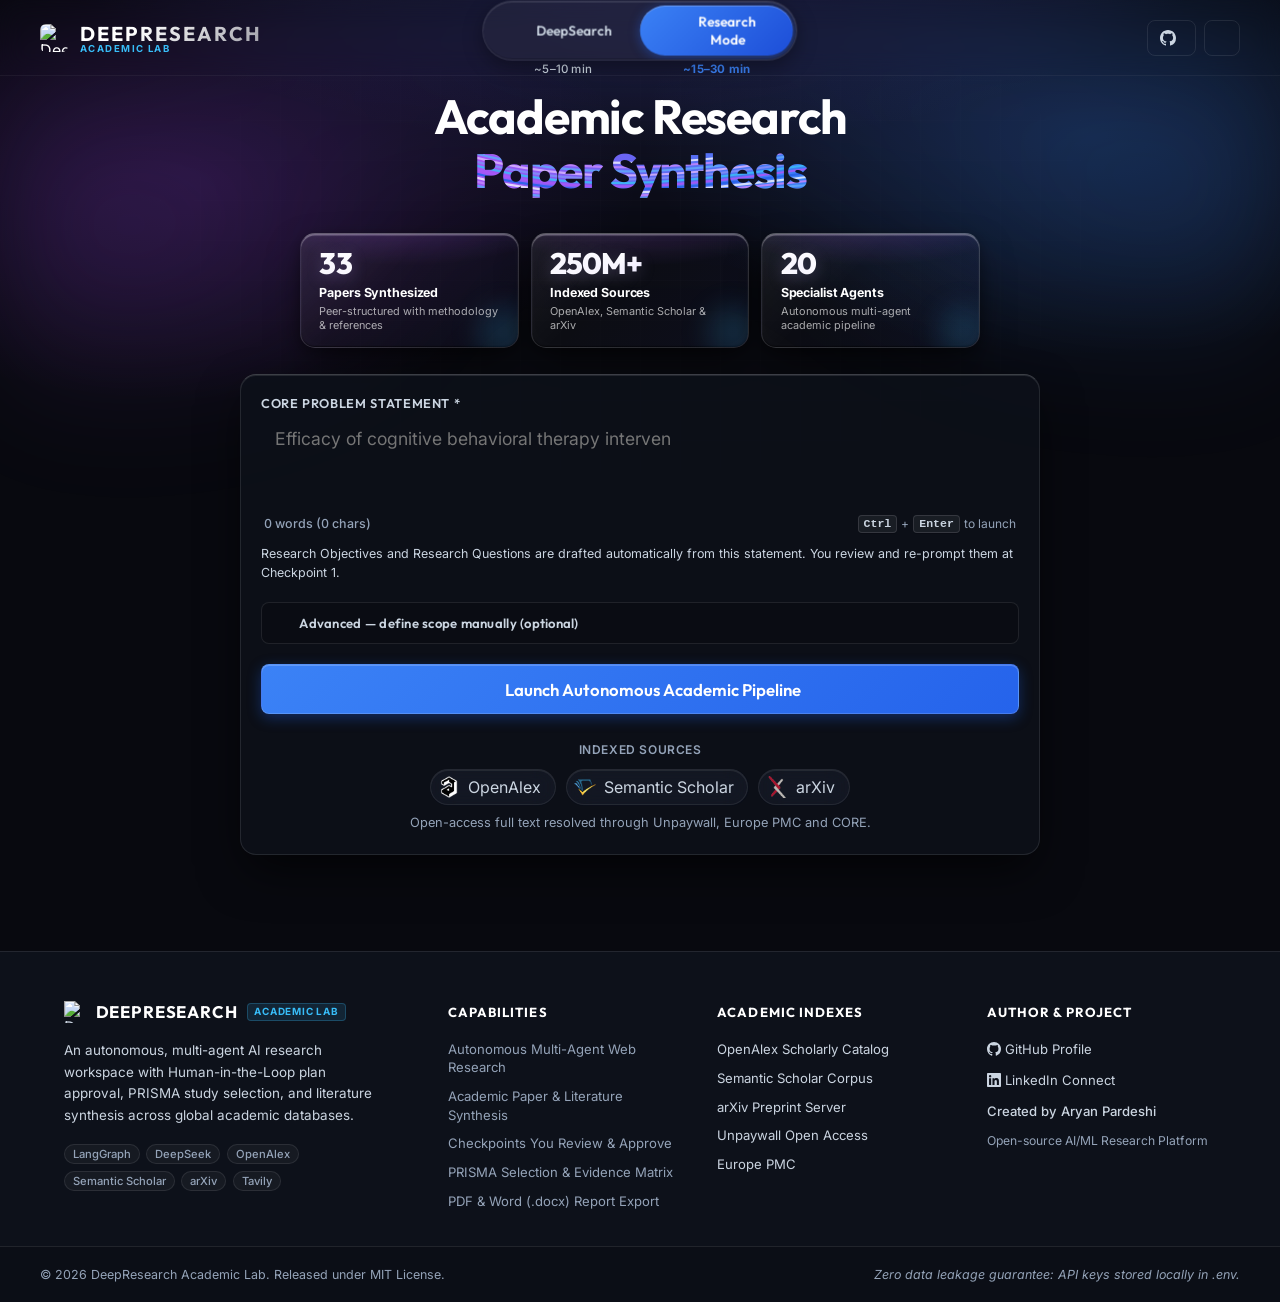
==== commit 24dddcc3: "counter update" ====
--- a/research-bot/frontend/index.html
+++ b/research-bot/frontend/index.html
@@ -418,7 +418,7 @@
             <!-- Social Proof & Scale Metric Bento Showcase -->
             <div class="rm-metrics-showcase">
                 <div class="rm-metric-card">
-                    <div class="metric-giant-val" id="rm-total-papers">0</div>
+                    <div class="metric-giant-val" id="rm-total-papers">33</div>
                     <div class="metric-label">Papers Synthesized</div>
                     <div class="metric-subtext">Peer-structured with methodology &amp; references</div>
                 </div>
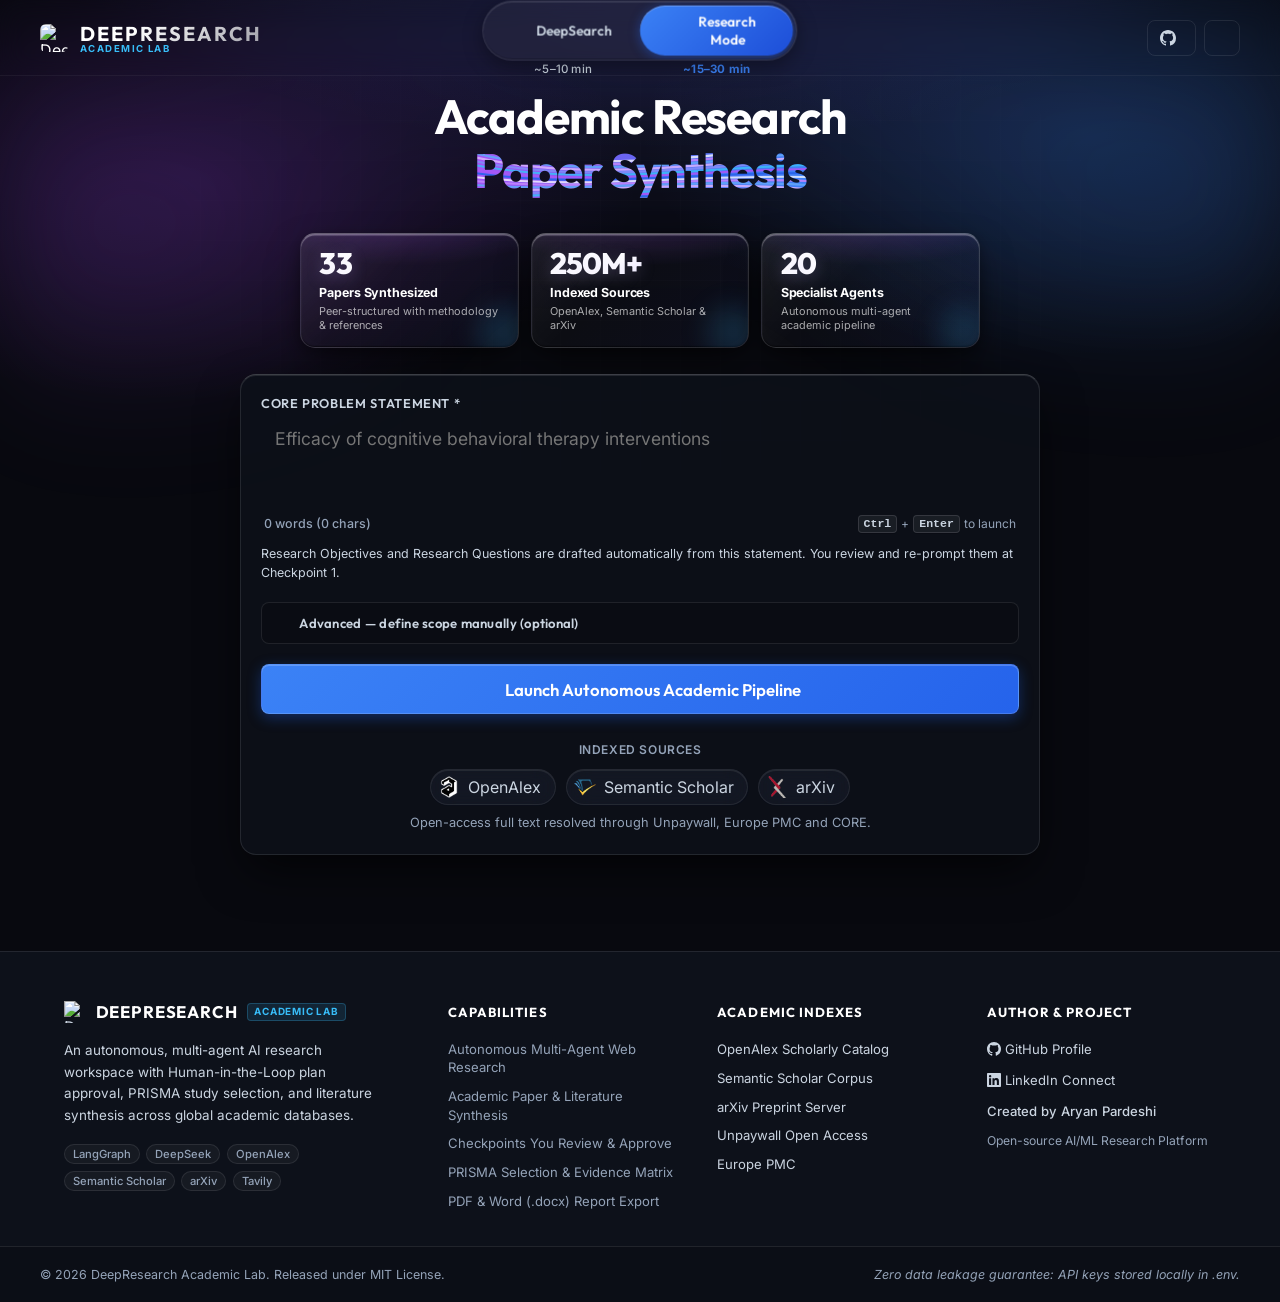
==== commit 18895737: "fix(research-mode): LLM retry backoff, better error logging, live paper counter, fix misleading plac" ====
--- a/research-bot/frontend/index.html
+++ b/research-bot/frontend/index.html
@@ -653,10 +653,10 @@
                                     <i data-lucide="file-clock" style="width: 36px; height: 36px; color: var(--academic-blue); opacity: 0.7;"></i>
                                 </div>
                                 <p style="color: var(--text-secondary); font-weight: 600; font-size: 0.95rem;">
-                                    Awaiting Checkpoint Approval
+                                    Paper Synthesis In Progress
                                 </p>
                                 <p style="margin-top: 0.35rem; color: var(--text-muted); font-size: 0.82rem; max-width: 440px; line-height: 1.5; text-align: center;">
-                                    Review the problem statement and objectives above, then click <strong style="color: var(--text-secondary);">Approve &amp; Continue Pipeline</strong> to start paper synthesis.
+                                    The pipeline is retrieving and screening papers. Sections will appear here as each stage completes.
                                 </p>
                                 <div class="paper-skeleton-outline">
                                     <div class="skeleton-pill" style="width: 140px;"></div>
